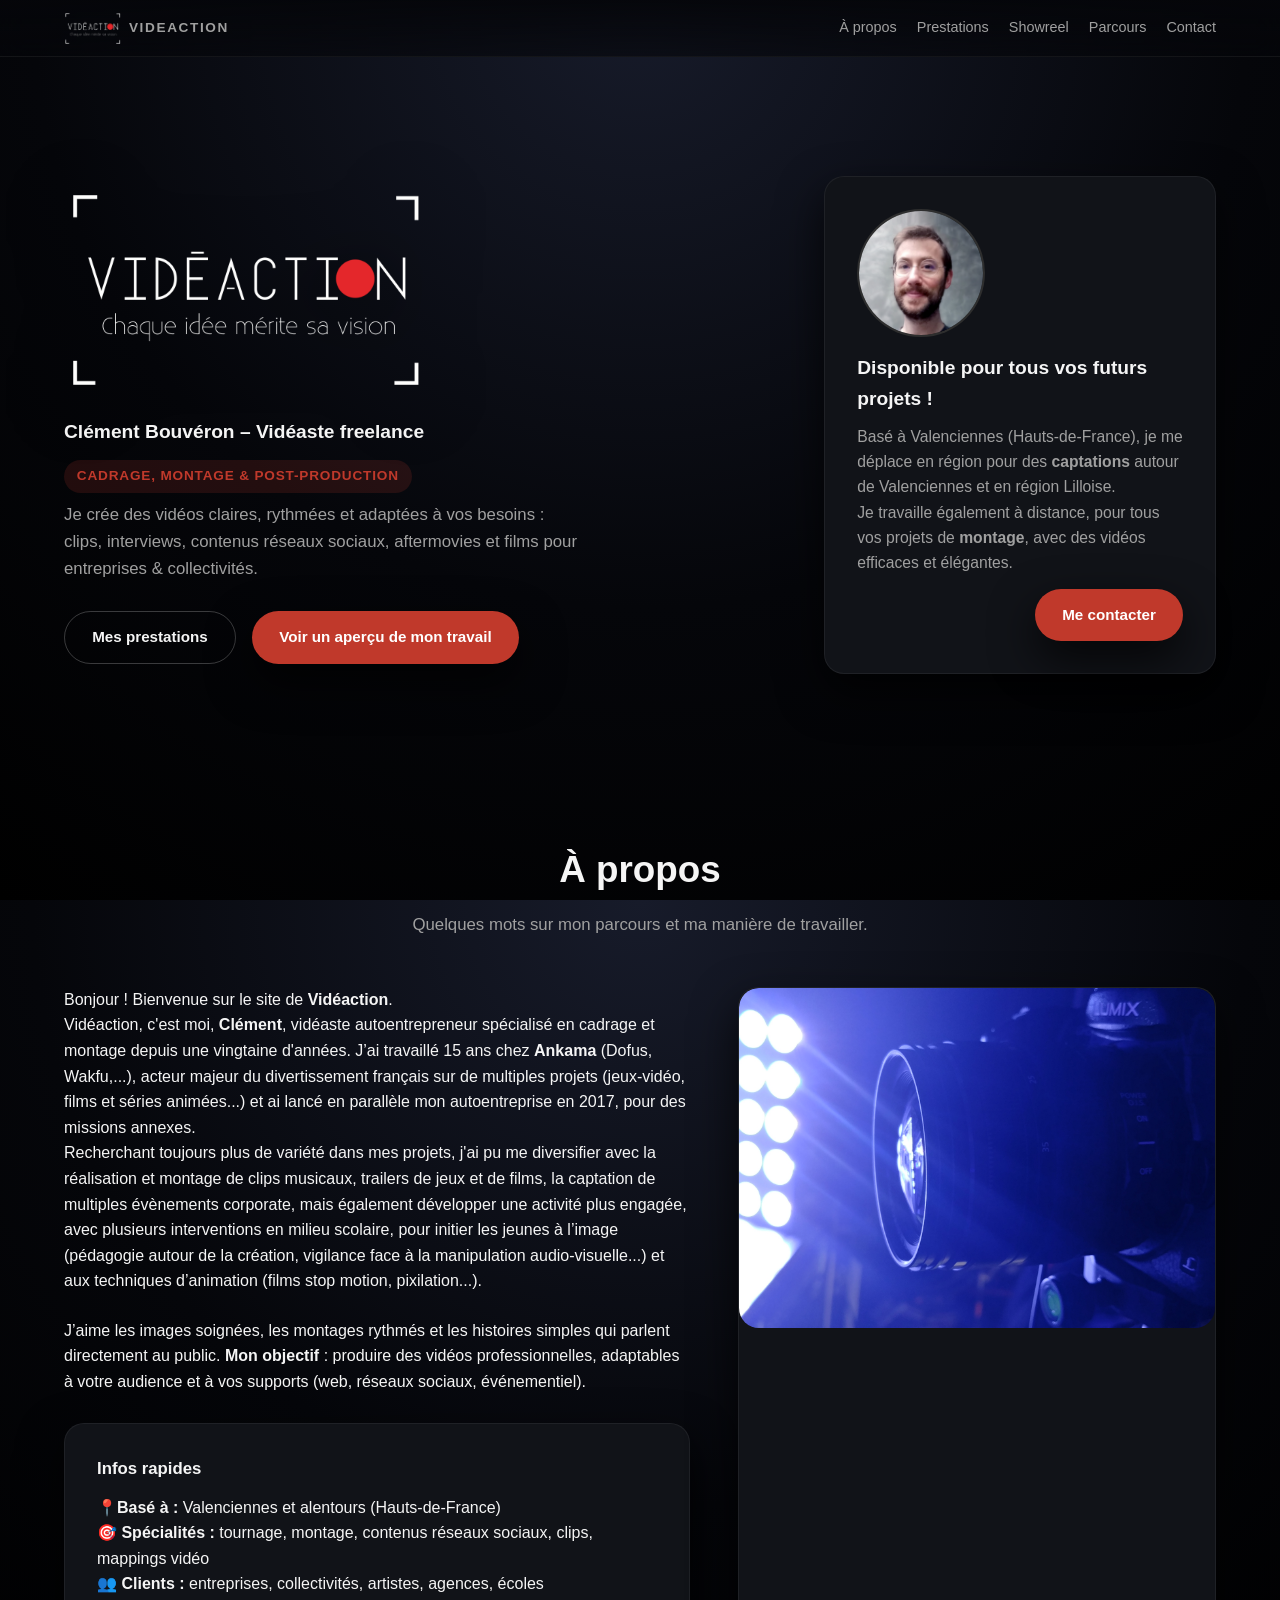
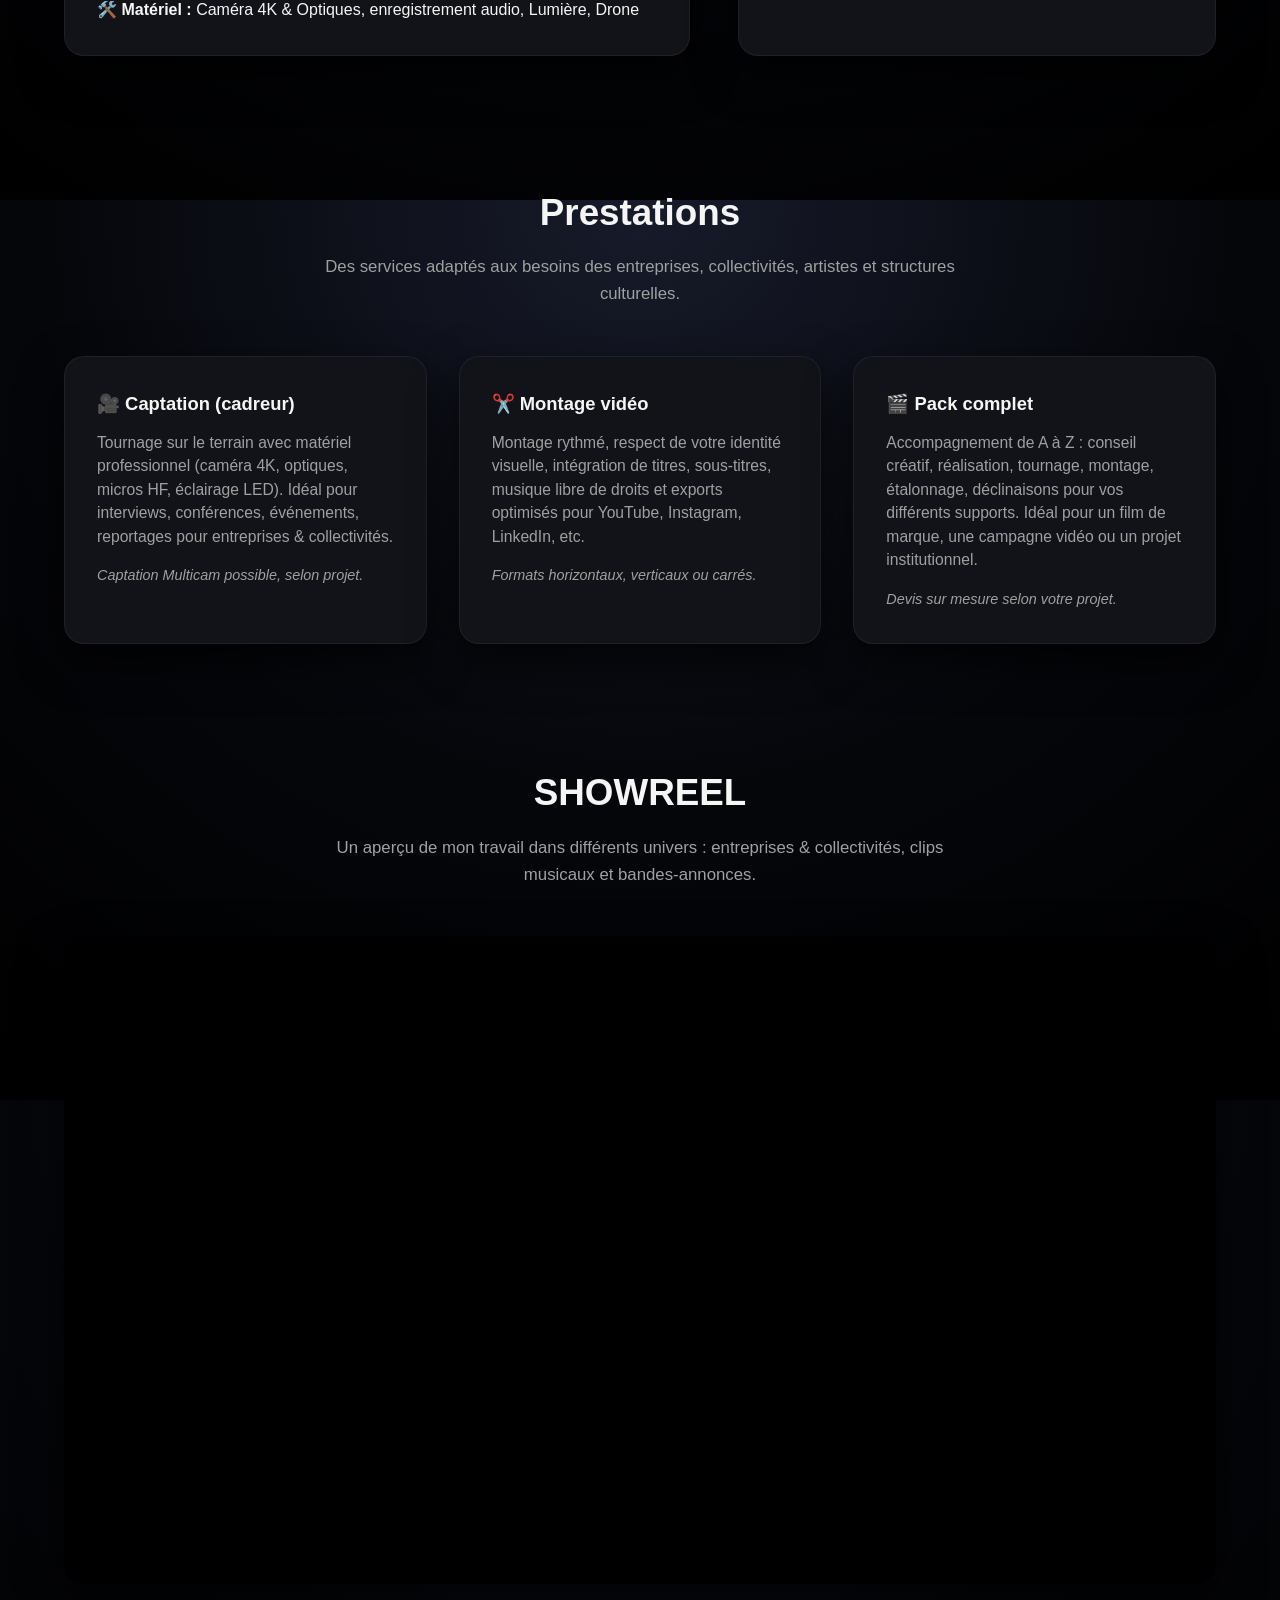
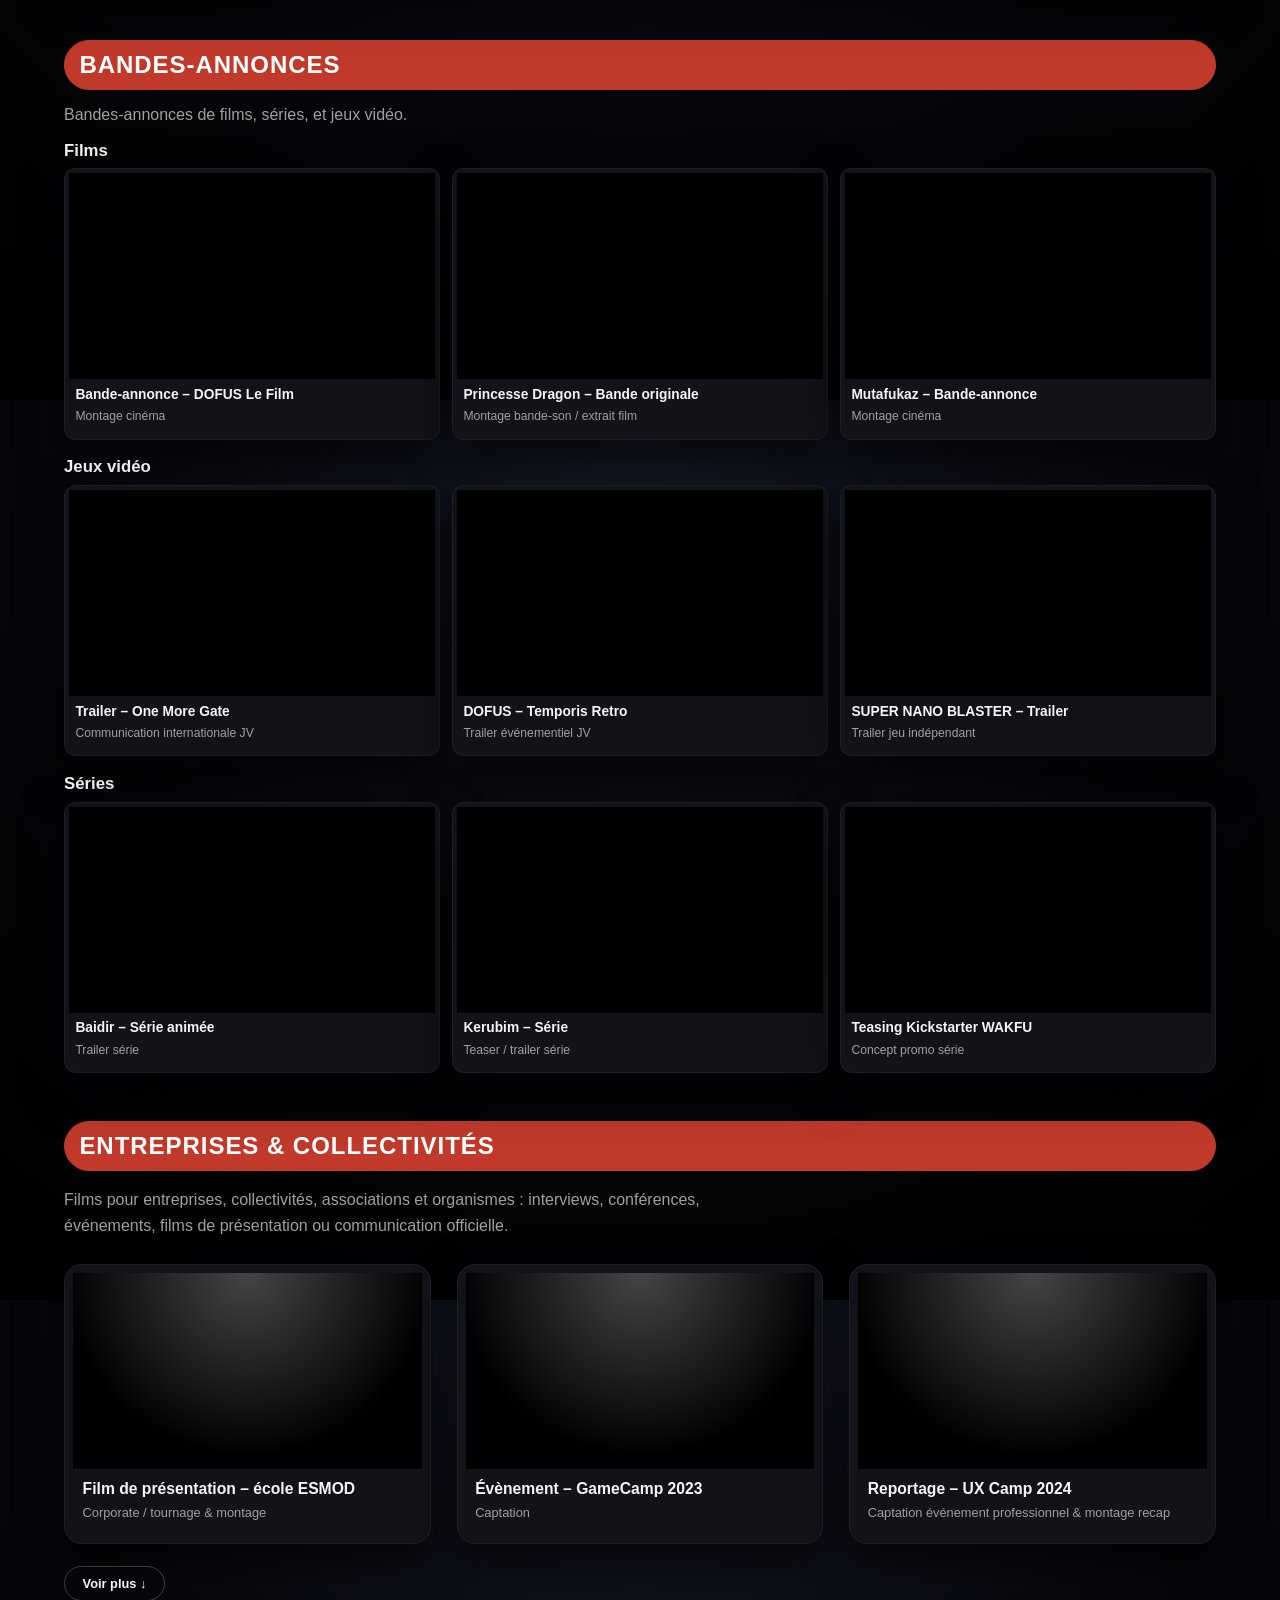
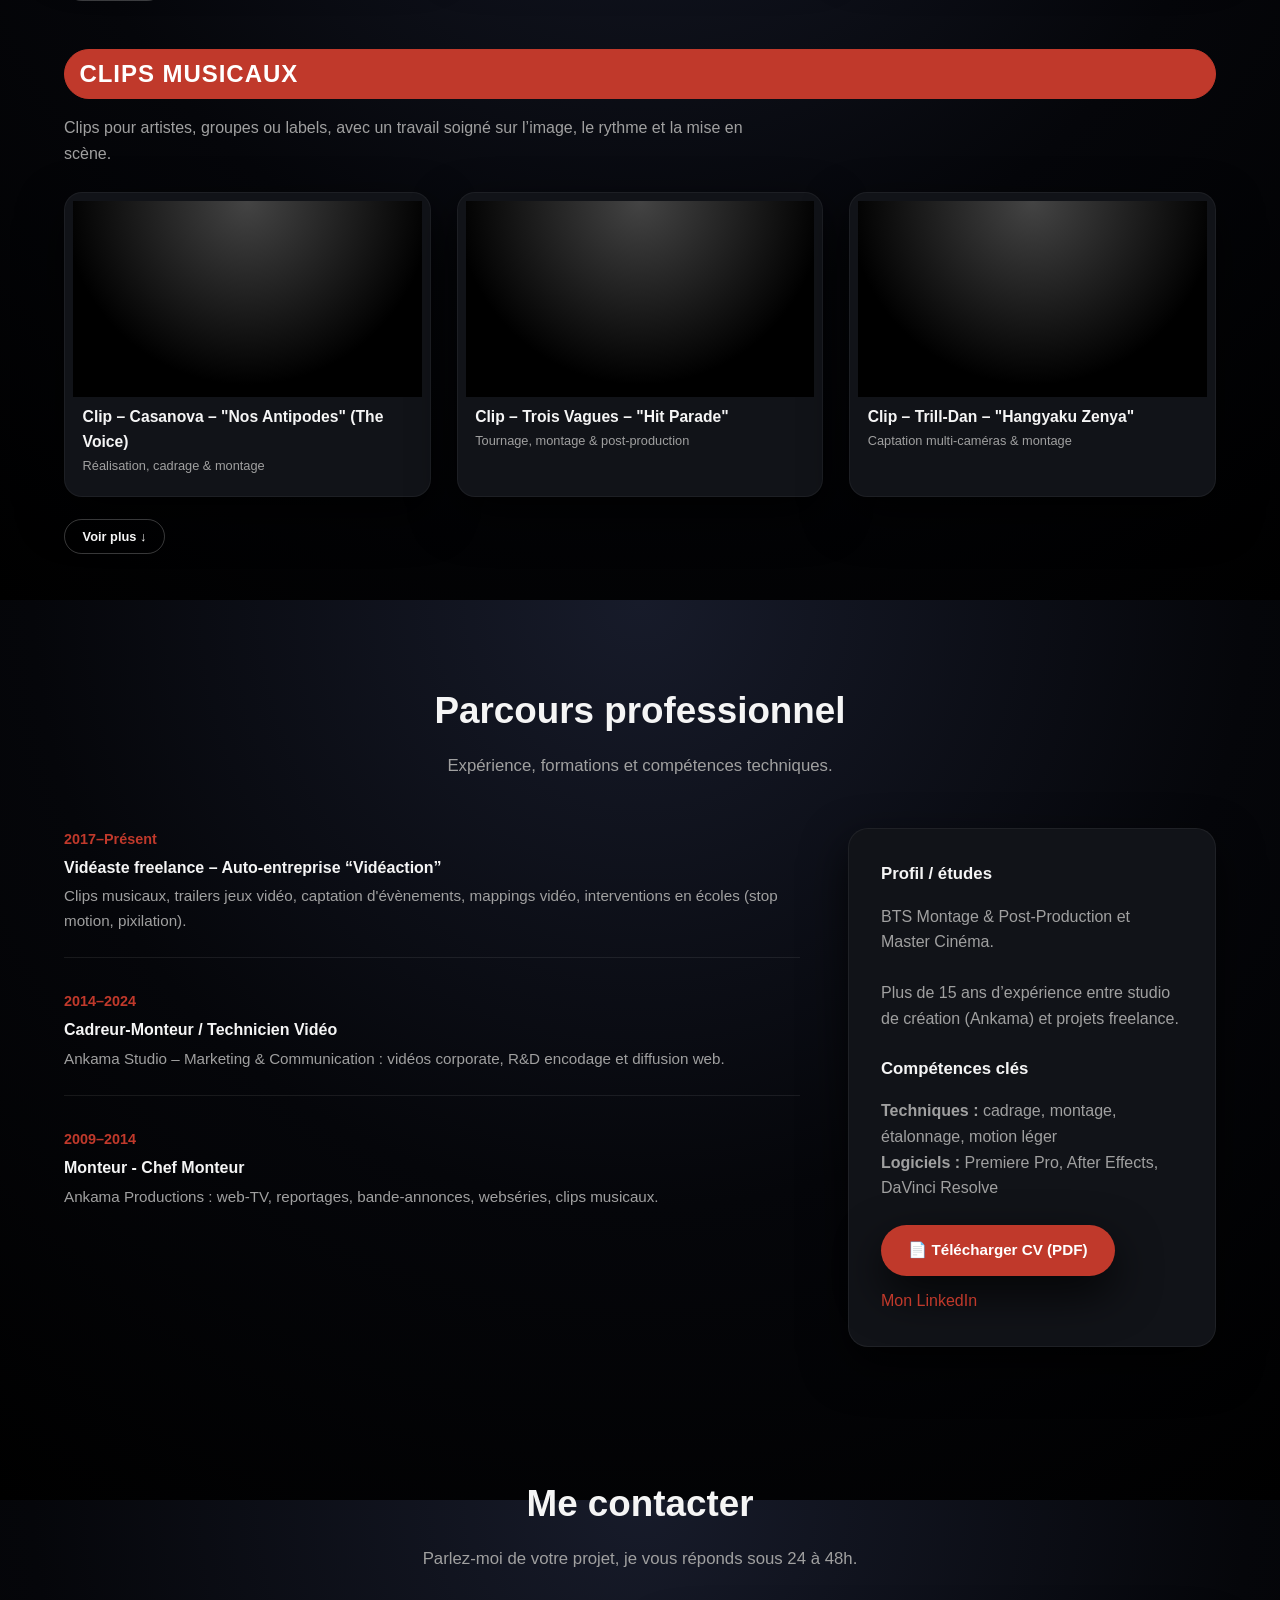
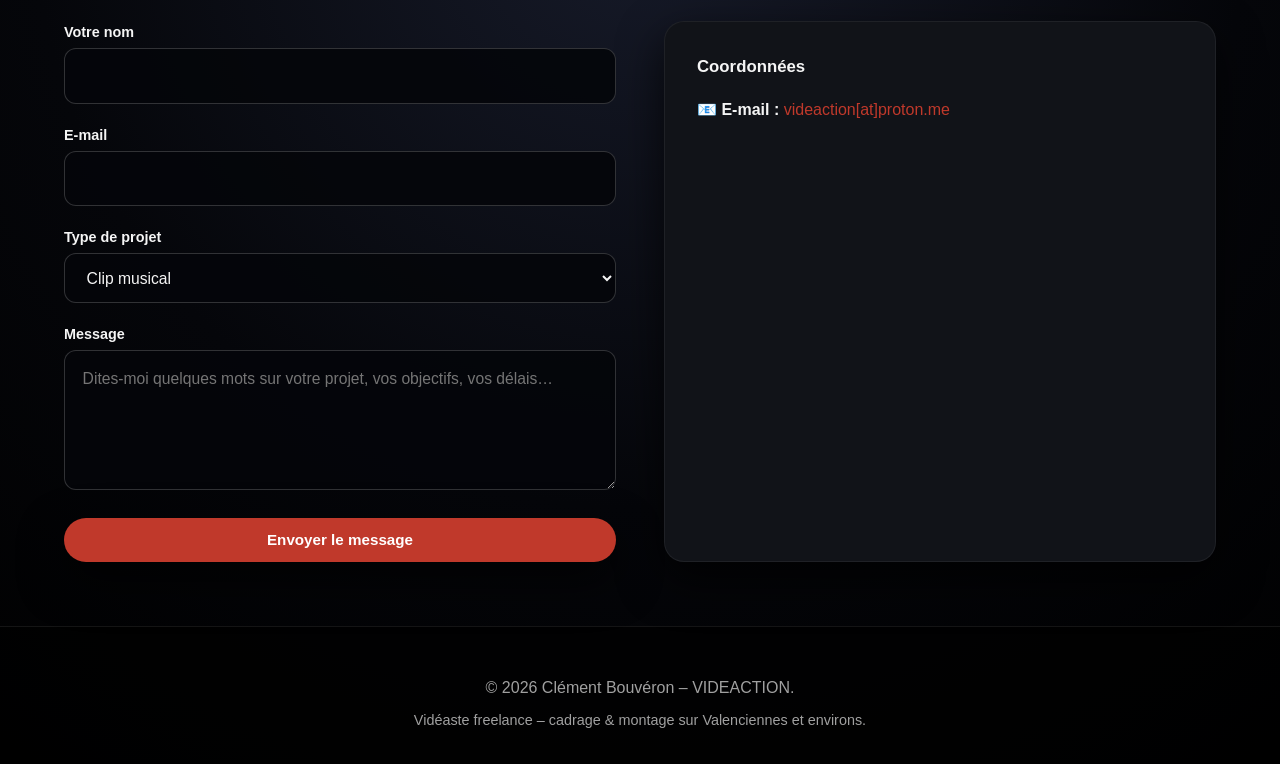
==== index.html @ 9783971f "Update index.html Overlays ok" ====
<!DOCTYPE html>
<html lang="fr">
<head>
  <meta charset="UTF-8">
  <title>Clément Bouvéron – Vidéaste freelance (cadreur & monteur)</title>
  <meta name="viewport" content="width=device-width, initial-scale=1">
  <meta name="description" content="Clément Bouvéron, vidéaste freelance spécialisé en cadrage et montage, basé à Valenciennes. Showreel, prestations, CV et contact.">

  <link rel="icon" href="data:image/svg+xml,<svg xmlns='http://www.w3.org/2000/svg' viewBox='0 0 100 100'><text y='.9em' font-size='90'>🎥</text></svg>'">

  <!-- Wistia player global -->
  <script src="https://fast.wistia.com/player.js" async></script>

  <!-- Données structurées Person (SEO local) -->
  <script type="application/ld+json">
  {
    "@context": "https://schema.org",
    "@type": "Person",
    "name": "Clément Bouvéron",
    "jobTitle": "Vidéaste freelance",
    "address": {
      "@type": "PostalAddress",
      "addressLocality": "Valenciennes",
      "addressRegion": "Hauts-de-France",
      "addressCountry": "FR"
    }
  }
  </script>

  <style>
  :root {
    --bg: #05060a;
    --text: #f5f5f5;
    --accent: #c0392b;
    --muted: #a0a0a0;
    --card: #111318;
    --shadow: 0 18px 45px rgba(0,0,0,0.75);
  }

  * {
    box-sizing: border-box;
    margin: 0;
    padding: 0;
  }

  html, body {
    height: 100%;
  }

  body {
    font-family: -apple-system, BlinkMacSystemFont, 'Segoe UI', Inter, sans-serif;
    background: radial-gradient(circle at top, #171b2a 0, #05060a 55%, #000000 100%);
    color: var(--text);
    line-height: 1.6;
    scroll-behavior: smooth;
  }

  a {
    color: var(--accent);
    text-decoration: none;
  }

  a:hover {
    opacity: 0.9;
  }

  .container {
    width: 100%;
    max-width: 1200px;
    margin: 0 auto;
    padding: 0 1.5rem;
  }

  /* HEADER GLOBAL (logo + nav) */
  .site-header {
    position: sticky;
    top: 0;
    z-index: 50;
    backdrop-filter: blur(14px);
    background: linear-gradient(to bottom, rgba(5,6,10,0.95), rgba(5,6,10,0.6));
    border-bottom: 1px solid rgba(255,255,255,0.06);
  }

  .site-header-inner {
    display: flex;
    align-items: center;
    justify-content: space-between;
    padding: 0.75rem 1.5rem;
    max-width: 1200px;
    margin: 0 auto;
  }

  .logo-block {
    display: flex;
    align-items: center;
    gap: 0.75rem;
  }

  .logo-link {
    display: inline-flex;
    align-items: center;
    gap: 0.5rem;
    color: inherit;
  }

  .logo-img {
    height: 32px;
    width: auto;
    display: block;
  }

  .logo-text {
    font-weight: 700;
    letter-spacing: 0.12em;
    font-size: 0.85rem;
    text-transform: uppercase;
    color: var(--muted);
  }

  .main-nav {
    display: flex;
    gap: 1.25rem;
    font-size: 0.9rem;
  }

  .main-nav a {
    color: var(--muted);
    font-weight: 500;
  }

  .main-nav a:hover {
    color: var(--text);
  }

  @media (max-width: 768px) {
    .main-nav {
      display: none;
    }
    .site-header-inner {
      padding-inline: 1rem;
    }
  }

  /* HERO */
  header {
    min-height: 80vh;
    display: flex;
    align-items: center;
    justify-content: center;
    padding: 3rem 0 2rem;
  }

  .hero {
    display: grid;
    grid-template-columns: minmax(0, 2fr) minmax(0, 1.1fr);
    gap: 3rem;
    align-items: center;
  }

  @media (max-width: 768px) {
    .hero {
      grid-template-columns: 1fr;
      text-align: center;
      gap: 2rem;
    }
  }

  .hero-logo-large {
    margin-bottom: 1.8rem;
  }

  .hero-logo-img {
    max-width: 360px;
    width: 100%;
    height: auto;
    display: block;
    filter: drop-shadow(0 12px 35px rgba(0,0,0,0.8));
  }

  @media (max-width: 768px) {
    .hero-logo-large {
      display: flex;
      justify-content: center;
    }
  }

  .hero-name-tag-row {
    display: flex;
    align-items: center;
    gap: 0.75rem;
    margin-bottom: 0.4rem;
    flex-wrap: wrap;
  }

  @media (max-width: 768px) {
    .hero-name-tag-row {
      justify-content: center;
      text-align: center;
    }
  }

  .hero-subtitle-name {
    font-size: 1.2rem;
    font-weight: 600;
  }

  .role-tag {
    display: inline-flex;
    align-items: center;
    padding: 0.35rem 0.8rem;
    font-size: 0.85rem;
    border-radius: 999px;
    background: rgba(192,57,43,0.16);
    color: var(--accent);
    text-transform: uppercase;
    letter-spacing: 0.06em;
    font-weight: 600;
    margin-top: 0.35rem;
  }

  .hero-subtitle {
    font-size: 1.05rem;
    color: var(--muted);
    margin-top: 0.6rem;
    margin-bottom: 1.75rem;
    max-width: 520px;
  }

  .hero-buttons {
    display: flex;
    flex-wrap: wrap;
    gap: 1rem;
    margin-top: 1rem;
  }

  @media (max-width: 768px) {
    .hero-subtitle {
      margin-left: auto;
      margin-right: auto;
    }
    .hero-buttons {
      justify-content: center;
    }
  }

  .btn {
    display: inline-flex;
    align-items: center;
    justify-content: center;
    padding: 0.85rem 1.7rem;
    border-radius: 999px;
    border: none;
    cursor: pointer;
    font-weight: 600;
    font-size: 0.95rem;
    text-decoration: none;
    transition: all 0.2s ease;
    white-space: nowrap;
  }

  .btn-primary {
    background: var(--accent);
    color: #ffffff;
    box-shadow: var(--shadow);
  }

  .btn-primary:hover {
    transform: translateY(-1px);
    box-shadow: 0 22px 55px rgba(0,0,0,0.9);
  }

  .btn-secondary {
    background: transparent;
    color: var(--text);
    border: 1px solid rgba(255,255,255,0.22);
  }

  .btn-secondary:hover {
    background: rgba(255,255,255,0.04);
  }

  /* SECTIONS */
  section {
    padding: 4rem 0;
  }

  #showreel {
    padding-top: 3.5rem;
    padding-bottom: 4rem;
  }

  .section-title {
    font-size: clamp(1.5rem, 4vw, 2.3rem);
    margin-bottom: 0.75rem;
    text-align: center;
  }

  .section-subtitle {
    color: var(--muted);
    margin-bottom: 3rem;
    text-align: center;
    font-size: 1.05rem;
    max-width: 640px;
    margin-left: auto;
    margin-right: auto;
  }

  .card {
    background: var(--card);
    border-radius: 20px;
    padding: 2rem;
    box-shadow: var(--shadow);
    border: 1px solid rgba(255,255,255,0.06);
  }

  /* ABOUT */
  .about-grid {
    display: grid;
    gap: 3rem;
  }

  @media (min-width: 900px) {
    .about-grid {
      grid-template-columns: 1.7fr 1.3fr;
    }
  }

  .about-photo-card {
    padding: 0;
    overflow: hidden;
  }

  .about-photo-wrapper {
    width: 100%;
    height: 100%;
    max-height: 340px;
    overflow: hidden;
    border-radius: 20px;
  }

  .about-photo {
    width: 100%;
    height: 100%;
    object-fit: cover;
    object-position: center;
    display: block;
  }

  .profile-card {
    display: flex;
    flex-direction: column;
    gap: 1rem;
    align-items: flex-start;
  }

  .profile-photo-wrapper {
    width: 128px;
    height: 128px;
    border-radius: 999px;
    overflow: hidden;
    border: 2px solid rgba(255,255,255,0.18);
    display: flex;
    align-items: center;
    justify-content: center;
    background: #000;
  }

  .profile-photo {
    width: 100%;
    height: 100%;
    object-fit: cover;
    object-position: center 0%;
    display: block;
  }

  .profile-text-and-cta {
    display: flex;
    flex-direction: column;
    gap: 0.9rem;
    width: 100%;
  }

  .profile-cta-btn {
    align-self: flex-end;
  }

  @media (max-width: 768px) {
    .profile-card {
      align-items: center;
      text-align: center;
    }
    .profile-text-and-cta {
      align-items: center;
      text-align: center;
    }
    .profile-cta-btn {
      align-self: center;
    }
  }

  /* SHOWREEL / VIDEOS */
  .video-wrapper {
    position: relative;
    padding-bottom: 56.25%;
    height: 0;
    overflow: hidden;
    border-radius: 20px;
    box-shadow: var(--shadow);
    margin-bottom: 3rem;
    background: #000;
  }

  .video-wrapper iframe {
    position: absolute;
    top: 0;
    left: 0;
    width: 100%;
    height: 100%;
    border: 0;
  }

  .projects-grid {
    display: grid;
    grid-template-columns: repeat(auto-fit, minmax(260px, 1fr));
    gap: 1.6rem;
    margin-top: 1.6rem;
  }

  .project-card {
    background: var(--card);
    border-radius: 18px;
    overflow: hidden;
    box-shadow: var(--shadow);
    transition: transform 0.3s ease, box-shadow 0.3s ease, border-color 0.2s ease;
    border: 1px solid rgba(255,255,255,0.05);
    padding: 0.5rem 0.5rem 0.7rem;
  }

  .project-card:hover {
    transform: translateY(-4px);
    box-shadow: 0 18px 45px rgba(0,0,0,0.9);
    border-color: rgba(192,57,43,0.45);
  }

  .project-thumb {
    background: radial-gradient(circle at top, #444 0, #000 70%);
    aspect-ratio: 16 / 9;
    position: relative;
  }

  .project-thumb iframe {
    width: 100%;
    height: 100%;
    border: 0;
    display: block;
  }

  .project-body {
    padding: 0.45rem 0.6rem 0.5rem;
  }

  .project-title {
    font-weight: 700;
    margin-bottom: 0.12rem;
    font-size: 0.98rem;
  }

  .project-type {
    font-size: 0.8rem;
    color: var(--muted);
  }

  /* Variantes Bandes-annonces */
  .projects-grid.ba-grid {
    grid-template-columns: repeat(auto-fit, minmax(220px, 1fr));
    gap: 0.75rem;
    margin-top: 0.25rem;
  }

  .project-card.ba-card {
    border-radius: 12px;
    padding: 0.25rem 0.25rem 0.4rem;
  }

  .project-card.ba-card .project-thumb {
    aspect-ratio: 16 / 9;
    background: #000;
  }

  .project-card.ba-card .project-body {
    padding: 0.3rem 0.4rem 0.35rem;
  }

  .project-card.ba-card .project-title {
    font-size: 0.86rem;
    margin-bottom: 0.08rem;
  }

  .project-card.ba-card .project-type {
    font-size: 0.76rem;
  }

  .ba-subtitle {
    color: var(--muted);
    margin-bottom: 0.5rem;
    max-width: 700px;
  }

  .ba-subheading {
    font-size: 1.05rem;
    margin-top: 0.6rem;
    margin-bottom: 0.2rem;
  }

  /* Barres rouges pour titres de sous-sections */
  .showreel-subsection-title {
    display: block;
    padding: 0.3rem 0.9rem;
    border: 1px solid var(--accent);
    border-radius: 999px;
    text-transform: uppercase;
    letter-spacing: 0.04em;
    background: var(--accent);
    color: #ffffff;
  }

  /* SERVICES */
  .services-grid {
    display: grid;
    grid-template-columns: repeat(auto-fit, minmax(280px, 1fr));
    gap: 2rem;
  }

  .service-title {
    font-weight: 700;
    margin-bottom: 0.75rem;
    font-size: 1.15rem;
  }

  .service-desc {
    color: var(--muted);
    margin-bottom: 1rem;
    line-height: 1.5;
    font-size: 0.98rem;
  }

  .service-meta {
    font-size: 0.9rem;
    color: var(--muted);
    font-style: italic;
  }

  /* CV */
  .cv-grid {
    display: grid;
    gap: 3rem;
  }

  @media (min-width: 800px) {
    .cv-grid {
      grid-template-columns: 2fr 1fr;
    }
  }

  .cv-list {
    list-style: none;
  }

  .cv-item {
    margin-bottom: 2rem;
    padding-bottom: 1.5rem;
    border-bottom: 1px solid rgba(255,255,255,0.08);
  }

  .cv-item:last-child {
    border-bottom: none;
  }

  .cv-year {
    font-size: 0.9rem;
    color: var(--accent);
    font-weight: 600;
    margin-bottom: 0.25rem;
  }

  .cv-role {
    font-weight: 700;
    margin-bottom: 0.25rem;
  }

  .cv-place {
    font-size: 0.95rem;
    color: var(--muted);
  }

  /* CONTACT */
  .contact-grid {
    display: grid;
    gap: 3rem;
  }

  @media (min-width: 800px) {
    .contact-grid {
      grid-template-columns: 1fr 1fr;
    }
  }

  form {
    display: grid;
    gap: 1.25rem;
  }

  label {
    font-weight: 600;
    margin-bottom: 0.25rem;
    display: block;
    font-size: 0.9rem;
  }

  input, textarea, select {
    width: 100%;
    padding: 0.9rem 1.1rem;
    border-radius: 12px;
    border: 1px solid rgba(255,255,255,0.18);
    font: inherit;
    font-size: 0.98rem;
    background: rgba(5,6,10,0.9);
    color: var(--text);
    transition: border-color 0.2s ease, background-color 0.2s ease;
  }

  input:focus, textarea:focus, select:focus {
    outline: none;
    border-color: var(--accent);
    background: rgba(10,12,18,1);
  }

  textarea {
    min-height: 140px;
    resize: vertical;
  }

  /* FOOTER */
  footer {
    padding: 3rem 0 2rem;
    text-align: center;
    color: var(--muted);
    border-top: 1px solid rgba(255,255,255,0.08);
    background: rgba(0,0,0,0.7);
  }

  /* BOUTONS RETOUR EN HAUT */
  .back-to-top,
  .back-to-top-top {
    position: fixed;
    width: 44px;
    height: 44px;
    border-radius: 999px;
    border: none;
    background: rgba(0,0,0,0.75);
    color: #fff;
    display: flex;
    align-items: center;
    justify-content: center;
    cursor: pointer;
    box-shadow: 0 14px 35px rgba(0,0,0,0.9);
    opacity: 0;
    visibility: hidden;
    transition: opacity 0.2s ease, visibility 0.2s ease, transform 0.2s ease;
    z-index: 60;
  }

  .back-to-top {
    bottom: 20px;
    right: 20px;
  }

  .back-to-top-top {
    top: 60px;
    left: 50%;
    transform: translateX(-50%);
  }

  .back-to-top:hover {
    transform: translateY(-2px);
    background: rgba(0,0,0,0.9);
  }

  .back-to-top-top:hover {
    transform: translateX(-50%) translateY(-2px);
    background: rgba(0,0,0,0.9);
  }

  .back-to-top.show,
  .back-to-top-top.show {
    opacity: 1;
    visibility: visible;
  }

  .back-to-top span,
  .back-to-top-top span {
    font-size: 1.3rem;
    line-height: 1;
  }

  .back-to-top-tooltip,
  .back-to-top-top-tooltip {
    position: absolute;
    right: 50%;
    transform: translateX(50%);
    background: rgba(0,0,0,0.9);
    color: #fff;
    padding: 0.25rem 0.6rem;
    border-radius: 999px;
    font-size: 0.7rem;
    white-space: nowrap;
    opacity: 0;
    pointer-events: none;
    transition: opacity 0.2s ease;
  }

  .back-to-top-tooltip {
    bottom: 52px;
  }

  .back-to-top-top-tooltip {
    top: 52px;
  }

  .back-to-top:hover .back-to-top-tooltip,
  .back-to-top-top:hover .back-to-top-top-tooltip {
    opacity: 1;
  }

  @media (max-width: 768px) {
    .container {
      padding: 0 1rem;
    }
    section {
      padding: 3.5rem 0;
    }
    .projects-grid,
    .services-grid {
      grid-template-columns: 1fr;
    }
    .back-to-top {
      bottom: 16px;
      right: 16px;
    }
    .back-to-top-top {
      top: 56px;
    }
  }

  /* Placeholders Wistia */
  wistia-player[media-id='cf88q5fgww']:not(:defined),
  wistia-player[media-id='z2lm1s83tp']:not(:defined),
  wistia-player[media-id='94u3wxyxyd']:not(:defined),
  wistia-player[media-id='hxnfjv3lup']:not(:defined) {
    background: center / contain no-repeat url('https://fast.wistia.com/embed/medias/cf88q5fgww/swatch');
    display: block;
    filter: blur(5px);
    padding-top: 56.25%;
  }

  /* Show more / less */
  .hidden {
    display: none;
  }

  .see-more-btn {
    margin-top: 1.4rem;
    padding: 0.55rem 1.1rem;
    font-size: 0.8rem;
    border-radius: 999px;
  }

  /* Thumbnails YouTube (toutes sections) */
  .project-thumb.yt-thumb {
    cursor: pointer;
    overflow: hidden;
  }

  .project-thumb .thumb-image {
    width: 100%;
    height: 100%;
    background-size: cover;
    background-position: center;
  }

  .project-thumb .thumb-play {
    position: absolute;
    inset: 0;
    display: flex;
    align-items: center;
    justify-content: center;
    font-size: 3rem;
    color: #ffffff;
    text-shadow: 0 0 12px rgba(0,0,0,0.75);
    background: radial-gradient(circle at center, rgba(0,0,0,0.15), rgba(0,0,0,0.55));
    opacity: 0;
    transition: opacity 0.2s ease;
  }

  .project-thumb.yt-thumb:hover .thumb-play {
    opacity: 1;
  }
  </style>
</head>
<body id="top">
  <!-- HEADER -->
  <div class="site-header">
    <div class="site-header-inner">
      <div class="logo-block">
        <a href="#top" class="logo-link">
          <img src="logo-videaction.png" alt="Logo VIDEACTION - Clément Bouvéron vidéaste" class="logo-img">
          <span class="logo-text">VIDEACTION</span>
        </a>
      </div>
      <nav class="main-nav">
        <a href="#about">À propos</a>
        <a href="#services">Prestations</a>
        <a href="#showreel">Showreel</a>
        <a href="#cv">Parcours</a>
        <a href="#contact">Contact</a>
      </nav>
    </div>
  </div>

  <header>
    <div class="container">
      <div class="hero">
        <div>
          <div class="hero-logo-large">
            <a href="#top">
              <img src="logo-videaction.png" alt="Logo VIDEACTION - Clément Bouvéron vidéaste" class="hero-logo-img">
            </a>
          </div>
          <div class="hero-name-tag-row">
            <p class="hero-subtitle-name">Clément Bouvéron – Vidéaste freelance</p>
          </div>
          <p class="role-tag">Cadrage, Montage &amp; Post-Production</p>
          <p class="hero-subtitle">
            Je crée des vidéos claires, rythmées et adaptées à vos besoins : clips, interviews,
            contenus réseaux sociaux, aftermovies et films pour entreprises & collectivités.
          </p>
          <div class="hero-buttons">
            <a href="#services" class="btn btn-secondary">Mes prestations</a>
            <a href="#showreel" class="btn btn-primary">Voir un aperçu de mon travail</a>
          </div>
        </div>

        <div class="card profile-card">
          <div class="profile-photo-wrapper">
            <img src="photo-clement.png" alt="Portrait de Clément Bouvéron, vidéaste" class="profile-photo">
          </div>
          <div class="profile-text-and-cta">
            <div>
              <h2 style="margin-bottom:0.6rem; font-size:1.2rem;">Disponible pour tous vos futurs projets !</h2>
              <p style="color:var(--muted); font-size:0.98rem;">
                Basé à Valenciennes (Hauts-de-France), je me déplace en région pour des
                <strong>captations</strong> autour de Valenciennes et en région Lilloise. <br>Je travaille également à distance,
                pour tous vos projets de <strong>montage</strong>, avec des vidéos efficaces et élégantes.
              </p>
            </div>
            <a href="#contact" class="btn btn-primary profile-cta-btn">Me contacter</a>
          </div>
        </div>
      </div>
    </div>
  </header>

  <main>
    <!-- À propos -->
    <section id="about">
      <div class="container">
        <h2 class="section-title">À propos</h2>
        <p class="section-subtitle">
          Quelques mots sur mon parcours et ma manière de travailler.
        </p>
        <div class="about-grid">
          <div>
            <p>Bonjour ! Bienvenue sur le site de <strong>Vidéaction</strong>.</p>
            <p>
              Vidéaction, c'est moi, <strong>Clément</strong>, vidéaste autoentrepreneur spécialisé en cadrage et montage depuis
              une vingtaine d'années. J’ai travaillé 15 ans chez <strong>Ankama</strong> (Dofus, Wakfu,...),
              acteur majeur du divertissement français sur de multiples projets (jeux-vidéo, films et séries animées...) et
              ai lancé en parallèle mon autoentreprise en 2017, pour des missions annexes.
            </p>
            <p>
              Recherchant toujours plus de variété dans mes projets, j'ai pu me diversifier avec la réalisation et montage
              de clips musicaux, trailers de jeux et de films, la captation de multiples évènements corporate, mais également
              développer une activité plus engagée, avec plusieurs interventions en milieu scolaire, pour initier les jeunes à
              l’image (pédagogie autour de la création, vigilance face à la manipulation audio-visuelle...) et aux techniques
              d’animation (films stop motion, pixilation...).
            </p>
            <p style="margin-top:1.5rem;">
              J’aime les images soignées, les montages rythmés et les histoires simples qui parlent directement au public.
              <strong>Mon objectif</strong> : produire des vidéos professionnelles, adaptables à votre audience et à vos supports
              (web, réseaux sociaux, événementiel).
            </p>

            <div class="card" style="margin-top:1.75rem;">
              <p style="font-weight:700; margin-bottom:0.75rem; font-size:1.05rem;">Infos rapides</p>
              <p><strong>📍Basé à :</strong> Valenciennes et alentours (Hauts-de-France)</p>
              <p><strong>🎯 Spécialités :</strong> tournage, montage, contenus réseaux sociaux, clips, mappings vidéo</p>
              <p><strong>👥 Clients :</strong> entreprises, collectivités, artistes, agences, écoles</p>
              <p><strong>🛠️ Matériel :</strong> Caméra 4K &amp; Optiques, enregistrement audio, Lumière, Drone</p>
            </div>
          </div>

          <div class="card about-photo-card">
            <div class="about-photo-wrapper">
              <img src="photo-tournage.jpg" alt="Clément Bouvéron en tournage vidéo" class="about-photo">
            </div>
          </div>
        </div>
      </div>
    </section>

    <!-- Prestations -->
    <section id="services">
      <div class="container">
        <h2 class="section-title">Prestations</h2>
        <p class="section-subtitle">
          Des services adaptés aux besoins des entreprises, collectivités, artistes et structures culturelles.
        </p>

        <div class="services-grid">
          <div class="card">
            <p class="service-title">🎥 Captation (cadreur)</p>
            <p class="service-desc">
              Tournage sur le terrain avec matériel professionnel (caméra 4K, optiques, micros HF, éclairage LED).
              Idéal pour interviews, conférences, événements, reportages pour entreprises &amp; collectivités.
            </p>
            <p class="service-meta">Captation Multicam possible, selon projet.</p>
          </div>

          <div class="card">
            <p class="service-title">✂️ Montage vidéo</p>
            <p class="service-desc">
              Montage rythmé, respect de votre identité visuelle, intégration de titres, sous-titres, musique libre de droits
              et exports optimisés pour YouTube, Instagram, LinkedIn, etc.
            </p>
            <p class="service-meta">Formats horizontaux, verticaux ou carrés.</p>
          </div>

          <div class="card">
            <p class="service-title">🎬 Pack complet</p>
            <p class="service-desc">
              Accompagnement de A à Z : conseil créatif, réalisation, tournage, montage, étalonnage, déclinaisons pour vos
              différents supports. Idéal pour un film de marque, une campagne vidéo ou un projet institutionnel.
            </p>
            <p class="service-meta">Devis sur mesure selon votre projet.</p>
          </div>
        </div>
      </div>
    </section>

    <!-- Showreel + Projets -->
    <section id="showreel">
      <div class="container">
        <h2 class="section-title">SHOWREEL</h2>
        <p class="section-subtitle">
          Un aperçu de mon travail dans différents univers : entreprises &amp; collectivités, clips musicaux et bandes-annonces.
        </p>

        <!-- Showreel Wistia -->
        <div class="video-wrapper" style="margin-bottom: 3.5rem;">
          <script src="https://fast.wistia.com/embed/cf88q5fgww.js" defer type="module"></script>
          <wistia-player media-id="cf88q5fgww" aspect="1.7777777777777777"></wistia-player>
        </div>

        <!-- Bandes-annonces -->
        <h3 class="showreel-subsection-title" style="font-size:1.5rem; margin-bottom:0.75rem;">
          Bandes-annonces
        </h3>
        <p class="ba-subtitle">Bandes-annonces de films, séries, et jeux vidéo.</p>

        <!-- Films -->
        <h4 class="ba-subheading">Films</h4>
        <div class="projects-grid ba-grid">
          <div class="project-card ba-card">
            <div class="project-thumb yt-thumb" data-video-id="8IN7a0GNNJw">
              <div class="thumb-image"
                   style="background-image:url('https://img.youtube.com/vi/8IN7a0GNNJw/hqdefault.jpg');"></div>
              <div class="thumb-play">▶</div>
            </div>
            <div class="project-body">
              <p class="project-title">Bande-annonce – DOFUS Le Film</p>
              <p class="project-type">Montage cinéma</p>
            </div>
          </div>

          <div class="project-card ba-card">
            <div class="project-thumb yt-thumb" data-video-id="_SoUNNF11pw">
              <div class="thumb-image"
                   style="background-image:url('https://img.youtube.com/vi/_SoUNNF11pw/hqdefault.jpg');"></div>
              <div class="thumb-play">▶</div>
            </div>
            <div class="project-body">
              <p class="project-title">Princesse Dragon – Bande originale</p>
              <p class="project-type">Montage bande-son / extrait film</p>
            </div>
          </div>

          <div class="project-card ba-card">
            <div class="project-thumb yt-thumb" data-video-id="TXgVY7IVljM">
              <div class="thumb-image"
                   style="background-image:url('https://img.youtube.com/vi/TXgVY7IVljM/hqdefault.jpg');"></div>
              <div class="thumb-play">▶</div>
            </div>
            <div class="project-body">
              <p class="project-title">Mutafukaz – Bande-annonce</p>
              <p class="project-type">Montage cinéma</p>
            </div>
          </div>
        </div>

        <!-- Jeux vidéo -->
        <h4 class="ba-subheading" style="margin-top:0.9rem;">Jeux vidéo</h4>
        <div class="projects-grid ba-grid">
          <div class="project-card ba-card">
            <div class="project-thumb yt-thumb" data-video-id="Ic3_MAQ77u0">
              <div class="thumb-image"
                   style="background-image:url('https://img.youtube.com/vi/Ic3_MAQ77u0/hqdefault.jpg');"></div>
              <div class="thumb-play">▶</div>
            </div>
            <div class="project-body">
              <p class="project-title">Trailer – One More Gate</p>
              <p class="project-type">Communication internationale JV</p>
            </div>
          </div>

          <div class="project-card ba-card">
            <div class="project-thumb yt-thumb" data-video-id="b-lrH2-JKj8">
              <div class="thumb-image"
                   style="background-image:url('https://img.youtube.com/vi/b-lrH2-JKj8/hqdefault.jpg');"></div>
              <div class="thumb-play">▶</div>
            </div>
            <div class="project-body">
              <p class="project-title">DOFUS – Temporis Retro</p>
              <p class="project-type">Trailer événementiel JV</p>
            </div>
          </div>

          <div class="project-card ba-card">
            <div class="project-thumb yt-thumb" data-video-id="qa3eG3KYRJ4">
              <div class="thumb-image"
                   style="background-image:url('https://img.youtube.com/vi/qa3eG3KYRJ4/hqdefault.jpg');"></div>
              <div class="thumb-play">▶</div>
            </div>
            <div class="project-body">
              <p class="project-title">SUPER NANO BLASTER – Trailer</p>
              <p class="project-type">Trailer jeu indépendant</p>
            </div>
          </div>
        </div>

        <!-- Séries -->
        <h4 class="ba-subheading" style="margin-top:0.9rem;">Séries</h4>
        <div class="projects-grid ba-grid">
          <div class="project-card ba-card">
            <div class="project-thumb yt-thumb" data-video-id="fJRGLJv2PnI">
              <div class="thumb-image"
                   style="background-image:url('https://img.youtube.com/vi/fJRGLJv2PnI/hqdefault.jpg');"></div>
              <div class="thumb-play">▶</div>
            </div>
            <div class="project-body">
              <p class="project-title">Baidir – Série animée</p>
              <p class="project-type">Trailer série</p>
            </div>
          </div>

          <div class="project-card ba-card">
            <div class="project-thumb yt-thumb" data-video-id="EvfrNKvEgqY">
              <div class="thumb-image"
                   style="background-image:url('https://img.youtube.com/vi/EvfrNKvEgqY/hqdefault.jpg');"></div>
              <div class="thumb-play">▶</div>
            </div>
            <div class="project-body">
              <p class="project-title">Kerubim – Série</p>
              <p class="project-type">Teaser / trailer série</p>
            </div>
          </div>

          <div class="project-card ba-card">
            <div class="project-thumb yt-thumb" data-video-id="Wc8Z_o1xQOc">
              <div class="thumb-image"
                   style="background-image:url('https://img.youtube.com/vi/Wc8Z_o1xQOc/hqdefault.jpg');"></div>
              <div class="thumb-play">▶</div>
            </div>
            <div class="project-body">
              <p class="project-title">Teasing Kickstarter WAKFU</p>
              <p class="project-type">Concept promo série</p>
            </div>
          </div>
        </div>

        <!-- Entreprises & Collectivités -->
        <h3 class="showreel-subsection-title" style="font-size:1.5rem; margin-top:3rem; margin-bottom:1rem;">
          Entreprises &amp; Collectivités
        </h3>
        <p style="color:var(--muted); margin-bottom:1.1rem; max-width:700px;">
          Films pour entreprises, collectivités, associations et organismes : interviews, conférences, événements,
          films de présentation ou communication officielle.
        </p>

        <!-- 3 cartes visibles -->
        <div class="projects-grid">
          <!-- Carte 1 : Wistia z2lm1s83tp -->
          <div class="project-card">
            <div class="project-thumb">
              <script src="https://fast.wistia.com/embed/z2lm1s83tp.js" defer type="module"></script>
              <wistia-player media-id="z2lm1s83tp" aspect="1.7777777777777777"></wistia-player>
            </div>
            <div class="project-body">
              <p class="project-title">Film de présentation – école ESMOD</p>
              <p class="project-type">Corporate / tournage &amp; montage</p>
            </div>
          </div>

          <!-- Carte 2 : YouTube GameCamp 2023 dKBiMblJibs -->
          <div class="project-card">
            <div class="project-thumb yt-thumb" data-video-id="dKBiMblJibs">
              <div class="thumb-image"
                   style="background-image:url('https://img.youtube.com/vi/dKBiMblJibs/hqdefault.jpg');"></div>
              <div class="thumb-play">▶</div>
            </div>
            <div class="project-body">
              <p class="project-title">Évènement – GameCamp 2023</p>
              <p class="project-type">Captation</p>
            </div>
          </div>

          <!-- Carte 3 : Wistia 94u3wxyxyd -->
          <div class="project-card">
            <div class="project-thumb">
              <script src="https://fast.wistia.com/embed/94u3wxyxyd.js" defer type="module"></script>
              <wistia-player media-id="94u3wxyxyd" aspect="1.7777777777777777"></wistia-player>
            </div>
            <div class="project-body">
              <p class="project-title">Reportage – UX Camp 2024</p>
              <p class="project-type">Captation événement professionnel &amp; montage recap</p>
            </div>
          </div>
        </div>

        <!-- 3 nouvelles vidéos en "voir plus" -->
        <div class="projects-grid hidden" id="more-business">
          <!-- 4 : YouTube 9PH4y-OErDo -->
          <div class="project-card">
            <div class="project-thumb yt-thumb" data-video-id="9PH4y-OErDo">
              <div class="thumb-image"
                   style="background-image:url('https://img.youtube.com/vi/9PH4y-OErDo/hqdefault.jpg');"></div>
              <div class="thumb-play">▶</div>
            </div>
            <div class="project-body">
              <p class="project-title">Film institutionnel – YouTube</p>
              <p class="project-type">Corporate / tournage &amp; montage</p>
            </div>
          </div>

          <!-- 5 : Vimeo 480555642 (embed classique) -->
          <div class="project-card">
            <div class="project-thumb">
              <iframe src="https://player.vimeo.com/video/480555642"
                      title="Film entreprises & collectivités - Vimeo"
                      loading="lazy"
                      allow="autoplay; fullscreen; picture-in-picture"
                      allowfullscreen></iframe>
            </div>
            <div class="project-body">
              <p class="project-title">Film institutionnel – Vimeo</p>
              <p class="project-type">Film de présentation &amp; communication</p>
            </div>
          </div>

          <!-- 6 : Wistia hxnfjv3lup -->
          <div class="project-card">
            <div class="project-thumb">
              <script src="https://fast.wistia.com/embed/hxnfjv3lup.js" defer type="module"></script>
              <wistia-player media-id="hxnfjv3lup" aspect="1.7777777777777777"></wistia-player>
            </div>
            <div class="project-body">
              <p class="project-title">Reportage – Entreprises &amp; Collectivités</p>
              <p class="project-type">Reportage terrain &amp; montage</p>
            </div>
          </div>
        </div>

        <button class="btn btn-secondary see-more-btn" data-target="#more-business">
          Voir plus ↓
        </button>

        <!-- Clips musicaux (thumbnails YouTube) -->
        <h3 class="showreel-subsection-title"
            style="font-size:1.5rem; margin-top:3rem; margin-bottom:1rem;">
          Clips musicaux
        </h3>
        <p style="color:var(--muted); margin-bottom:1.1rem; max-width:700px;">
          Clips pour artistes, groupes ou labels, avec un travail soigné sur l’image, le rythme et la mise en scène.
        </p>

        <!-- 1-3 visibles -->
        <div class="projects-grid">
          <!-- 1 : Casanova HFKDj80Pqrk -->
          <div class="project-card">
            <div class="project-thumb yt-thumb" data-video-id="HFKDj80Pqrk">
              <div class="thumb-image"
                   style="background-image:url('https://img.youtube.com/vi/HFKDj80Pqrk/hqdefault.jpg');"></div>
              <div class="thumb-play">▶</div>
            </div>
            <div class="project-body">
              <p class="project-title">Clip – Casanova – "Nos Antipodes" (The Voice)</p>
              <p class="project-type">Réalisation, cadrage &amp; montage</p>
            </div>
          </div>

          <!-- 2 : Trois Vagues - Hit Parade XsEYWD5c78k -->
          <div class="project-card">
            <div class="project-thumb yt-thumb" data-video-id="XsEYWD5c78k">
              <div class="thumb-image"
                   style="background-image:url('https://img.youtube.com/vi/XsEYWD5c78k/hqdefault.jpg');"></div>
              <div class="thumb-play">▶</div>
            </div>
            <div class="project-body">
              <p class="project-title">Clip – Trois Vagues – "Hit Parade"</p>
              <p class="project-type">Tournage, montage &amp; post‑production</p>
            </div>
          </div>

          <!-- 3 : Trill-Dan - Hangyaku Zenya EfQ5G9iijZ4 -->
          <div class="project-card">
            <div class="project-thumb yt-thumb" data-video-id="EfQ5G9iijZ4">
              <div class="thumb-image"
                   style="background-image:url('https://img.youtube.com/vi/EfQ5G9iijZ4/hqdefault.jpg');"></div>
              <div class="thumb-play">▶</div>
            </div>
            <div class="project-body">
              <p class="project-title">Clip – Trill-Dan – "Hangyaku Zenya"</p>
              <p class="project-type">Captation multi‑caméras &amp; montage</p>
            </div>
          </div>
        </div>

        <!-- 4-6 en "voir plus" -->
        <div class="projects-grid hidden" id="more-clips">
          <!-- 4 : A l'ammoniaque AkchxdyLWwI -->
          <div class="project-card">
            <div class="project-thumb yt-thumb" data-video-id="AkchxdyLWwI">
              <div class="thumb-image"
                   style="background-image:url('https://img.youtube.com/vi/AkchxdyLWwI/hqdefault.jpg');"></div>
              <div class="thumb-play">▶</div>
            </div>
            <div class="project-body">
              <p class="project-title">
                Session live – Cover PNL "À l'ammoniaque" – III Vagues
              </p>
              <p class="project-type">Captation multi‑caméras &amp; montage</p>
            </div>
          </div>

          <!-- 5 : Le Bonheur NJ3a7S3bdgc -->
          <div class="project-card">
            <div class="project-thumb yt-thumb" data-video-id="NJ3a7S3bdgc">
              <div class="thumb-image"
                   style="background-image:url('https://img.youtube.com/vi/NJ3a7S3bdgc/hqdefault.jpg');"></div>
              <div class="thumb-play">▶</div>
            </div>
            <div class="project-body">
              <p class="project-title">Clip – "Le Bonheur" – Gauthier Galand &amp; Justine Raux</p>
              <p class="project-type">Réalisation, tournage &amp; montage</p>
            </div>
          </div>

          <!-- 6 : TROIS VAGUES - Des gens heureux QwO56nGwaYo -->
          <div class="project-card">
            <div class="project-thumb yt-thumb" data-video-id="QwO56nGwaYo">
              <div class="thumb-image"
                   style="background-image:url('https://img.youtube.com/vi/QwO56nGwaYo/hqdefault.jpg');"></div>
              <div class="thumb-play">▶</div>
            </div>
            <div class="project-body">
              <p class="project-title">Clip – TROIS VAGUES – "Des gens heureux"</p>
              <p class="project-type">Tournage &amp; montage</p>
            </div>
          </div>
        </div>

        <button class="btn btn-secondary see-more-btn" data-target="#more-clips">
          Voir plus ↓
        </button>
      </div>
    </section>

    <!-- CV -->
    <section id="cv">
      <div class="container">
        <h2 class="section-title">Parcours professionnel</h2>
        <p class="section-subtitle">Expérience, formations et compétences techniques.</p>

        <div class="cv-grid">
          <div>
            <ul class="cv-list">
              <li class="cv-item">
                <p class="cv-year">2017–Présent</p>
                <p class="cv-role">Vidéaste freelance – Auto-entreprise “Vidéaction”</p>
                <p class="cv-place">
                  Clips musicaux, trailers jeux vidéo, captation d'évènements, mappings vidéo,
                  interventions en écoles (stop motion, pixilation).
                </p>
              </li>

              <li class="cv-item">
                <p class="cv-year">2014–2024</p>
                <p class="cv-role">Cadreur-Monteur / Technicien Vidéo</p>
                <p class="cv-place">
                  Ankama Studio – Marketing &amp; Communication : vidéos corporate, R&amp;D encodage et diffusion web.
                </p>
              </li>

              <li class="cv-item">
                <p class="cv-year">2009–2014</p>
                <p class="cv-role">Monteur - Chef Monteur</p>
                <p class="cv-place">
                  Ankama Productions : web-TV, reportages, bande-annonces, webséries, clips musicaux.
                </p>
              </li>
            </ul>
          </div>

          <div class="card">
            <p style="font-weight:700; margin-bottom:1rem; font-size:1.05rem;">Profil / études</p>
            <p style="color:var(--muted); margin-bottom:1.5rem;">
              BTS Montage &amp; Post-Production et Master Cinéma.<br><br>
              Plus de 15 ans d’expérience entre studio de création (Ankama) et projets freelance.
            </p>

            <p style="font-weight:700; margin-bottom:1rem; font-size:1.05rem;">Compétences clés</p>
            <p style="color:var(--muted); margin-bottom:1.5rem;">
              <strong>Techniques :</strong> cadrage, montage, étalonnage, motion léger<br>
              <strong>Logiciels :</strong> Premiere Pro, After Effects, DaVinci Resolve<br>
            </p>

            <a href="CV.pdf" class="btn btn-primary" download>📄 Télécharger CV (PDF)</a>

            <p style="margin-top:0.75rem;">
              <a href="https://www.linkedin.com/in/cbouveron" target="_blank" rel="noopener">Mon LinkedIn</a>
            </p>
          </div>
        </div>
      </div>
    </section>

    <!-- Contact -->
    <section id="contact">
      <div class="container">
        <h2 class="section-title">Me contacter</h2>
        <p class="section-subtitle">
          Parlez-moi de votre projet, je vous réponds sous 24 à 48h.
        </p>

        <div class="contact-grid">
          <div>
            <form action="https://api.staticforms.xyz/submit" method="POST">
              <input type="hidden" name="accessKey" value="sf_093e250kki9lfg7d4cinh3lk">
              <input type="hidden" name="email" value="videaction@proton.me">
              <input type="hidden" name="replyTo" value="@">
              <input type="hidden" name="redirectTo" value="https://videaction.github.io/merci.html">
              <input type="text" name="honeypot" style="display:none">

              <div>
                <label for="name">Votre nom</label>
                <input type="text" id="name" name="name" required>
              </div>

              <div>
                <label for="email">E-mail</label>
                <input type="email" id="email" name="email" required>
              </div>

              <div>
                <label for="project">Type de projet</label>
                <select id="project" name="project">
                  <option>Clip musical</option>
                  <option>Film corporate / institutionnel</option>
                  <option>Événement / aftermovie</option>
                  <option>Contenus réseaux sociaux</option>
                  <option>Autre</option>
                </select>
              </div>

              <div>
                <label for="message">Message</label>
                <textarea id="message" name="message"
                          placeholder="Dites-moi quelques mots sur votre projet, vos objectifs, vos délais…"
                          required></textarea>
              </div>

              <button type="submit" class="btn btn-primary">Envoyer le message</button>
            </form>
          </div>

          <div class="card">
            <p style="font-weight:700; margin-bottom:1rem; font-size:1.05rem;">Coordonnées</p>
            <p><strong>📧 E-mail :</strong> <a href="mailto:videaction@proton.me">videaction[at]proton.me</a></p>
          </div>
        </div>
      </div>
    </section>
  </main>

  <footer>
    <div class="container">
      <p>© <span id="year"></span> Clément Bouvéron – VIDEACTION.</p>
      <p style="margin-top:0.5rem; font-size:0.9rem;">
        Vidéaste freelance – cadrage &amp; montage sur Valenciennes et environs.
      </p>
    </div>
  </footer>

  <!-- Boutons retour en haut -->
  <button class="back-to-top" id="backToTopBtn" aria-label="Retour en haut de page">
    <span aria-hidden="true">↑</span>
    <div class="back-to-top-tooltip">En haut</div>
  </button>

  <button class="back-to-top-top" id="backToTopTopBtn" aria-label="Retour en haut de page">
    <span aria-hidden="true">↑</span>
    <div class="back-to-top-top-tooltip">En haut</div>
  </button>

  <script>
    document.getElementById('year').textContent = new Date().getFullYear();

    document.querySelectorAll('a[href^="#"]').forEach(anchor => {
      anchor.addEventListener('click', function (e) {
        const href = this.getAttribute('href');
        if (href && href.startsWith('#')) {
          e.preventDefault();
          const target = document.querySelector(href);
          if (target) {
            target.scrollIntoView({ behavior: 'smooth' });
          }
        }
      });
    });

    const backToTopBtn = document.getElementById('backToTopBtn');
    const backToTopTopBtn = document.getElementById('backToTopTopBtn');

    window.addEventListener('scroll', () => {
      const scrollY = window.scrollY;

      if (scrollY > 400) {
        backToTopBtn.classList.add('show');
      } else {
        backToTopBtn.classList.remove('show');
      }

      if (scrollY > 900) {
        backToTopTopBtn.classList.add('show');
      } else {
        backToTopTopBtn.classList.remove('show');
      }
    });

    function scrollToTop(e) {
      e.preventDefault();
      document.querySelector('#top').scrollIntoView({ behavior: 'smooth' });
    }

    backToTopBtn.addEventListener('click', scrollToTop);
    backToTopTopBtn.addEventListener('click', scrollToTop);

    // Boutons "Voir plus"
    document.querySelectorAll('.see-more-btn').forEach(button => {
      button.addEventListener('click', () => {
        const targetSelector = button.getAttribute('data-target');
        const target = document.querySelector(targetSelector);
        if (!target) return;

        const isHidden = target.classList.contains('hidden');
        target.classList.toggle('hidden');

        button.textContent = isHidden ? 'Voir moins ↑' : 'Voir plus ↓';
      });
    });

    // Thumbnails YouTube -> remplacement par iframe au clic
    document.querySelectorAll('.yt-thumb').forEach(thumb => {
      thumb.addEventListener('click', () => {
        const id = thumb.getAttribute('data-video-id');
        if (!id) return;

        thumb.innerHTML = `
          <iframe src="https://www.youtube.com/embed/${id}?rel=0&modestbranding=1&playsinline=1&autoplay=1"
                  title="YouTube video"
                  loading="lazy"
                  allow="accelerometer; autoplay; clipboard-write; encrypted-media; gyroscope; picture-in-picture"
                  allowfullscreen></iframe>
        `;
      });
    });
  </script>
</body>
</html>
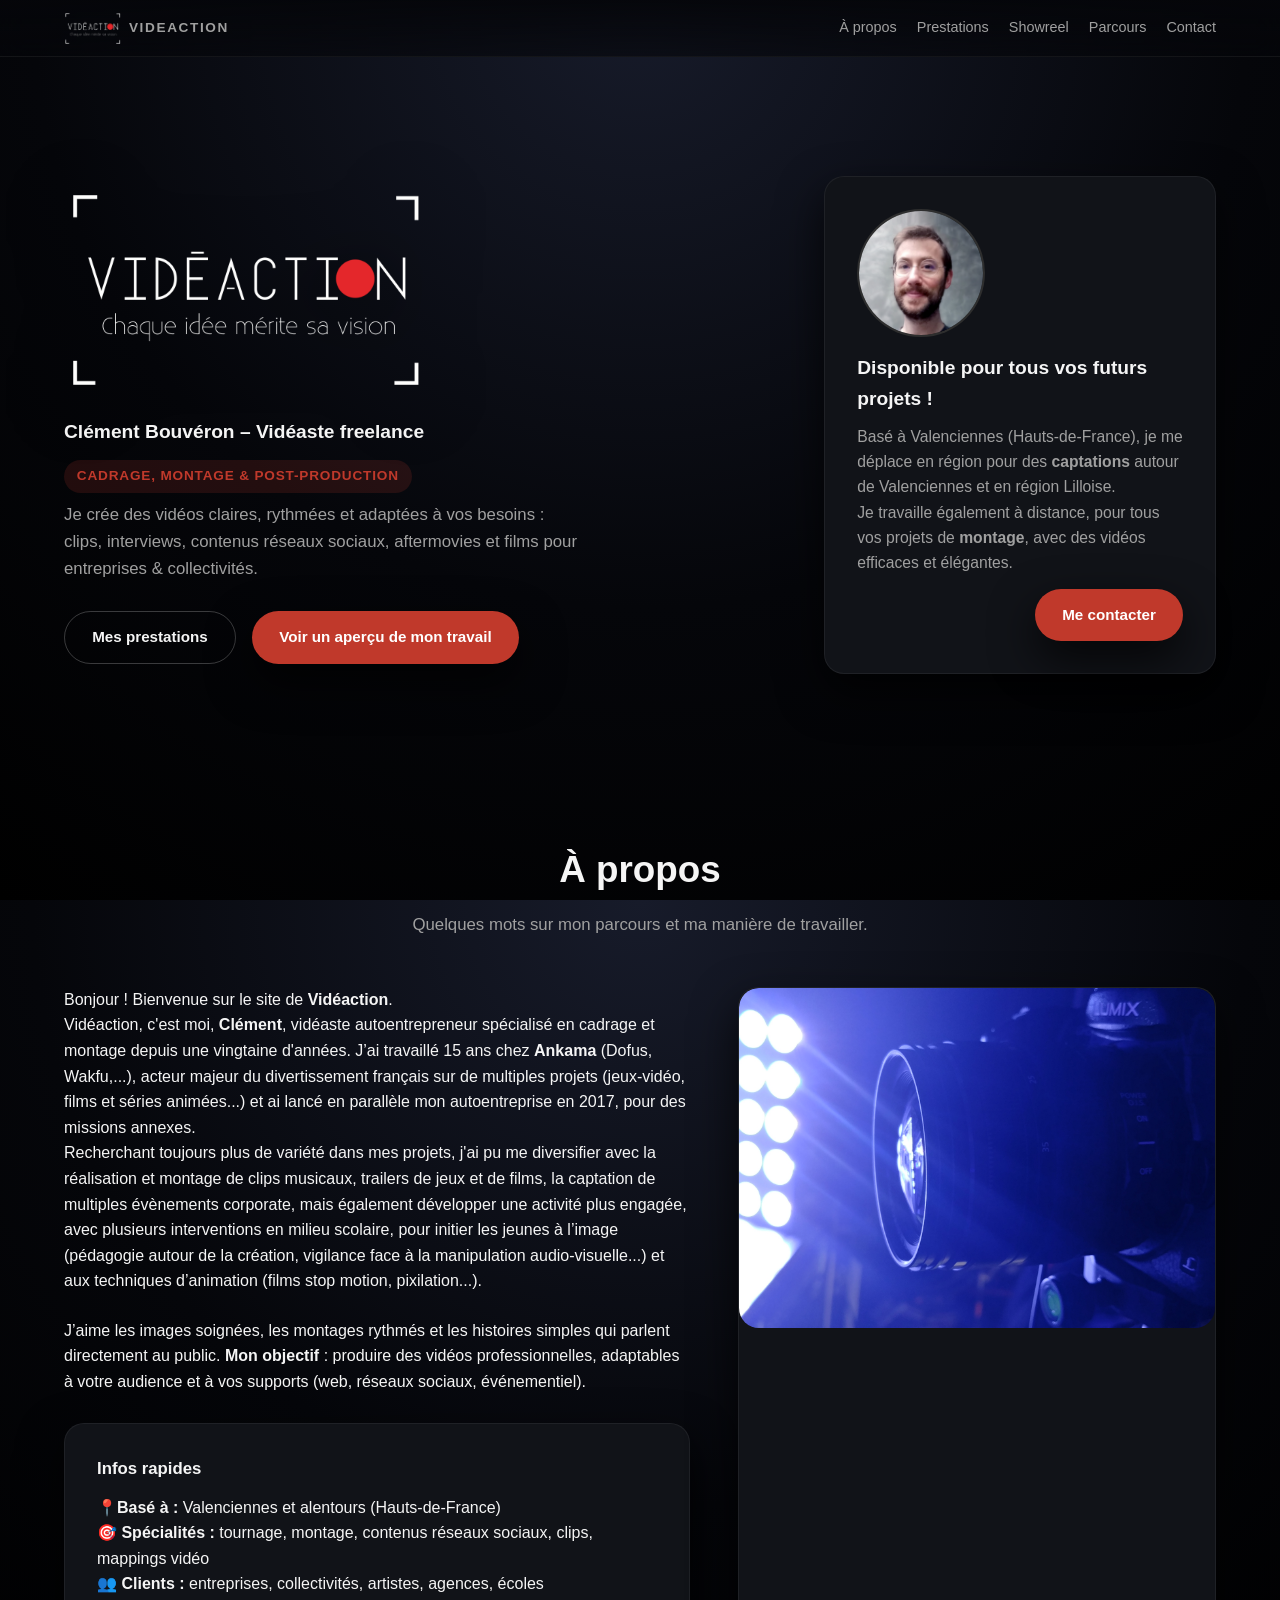
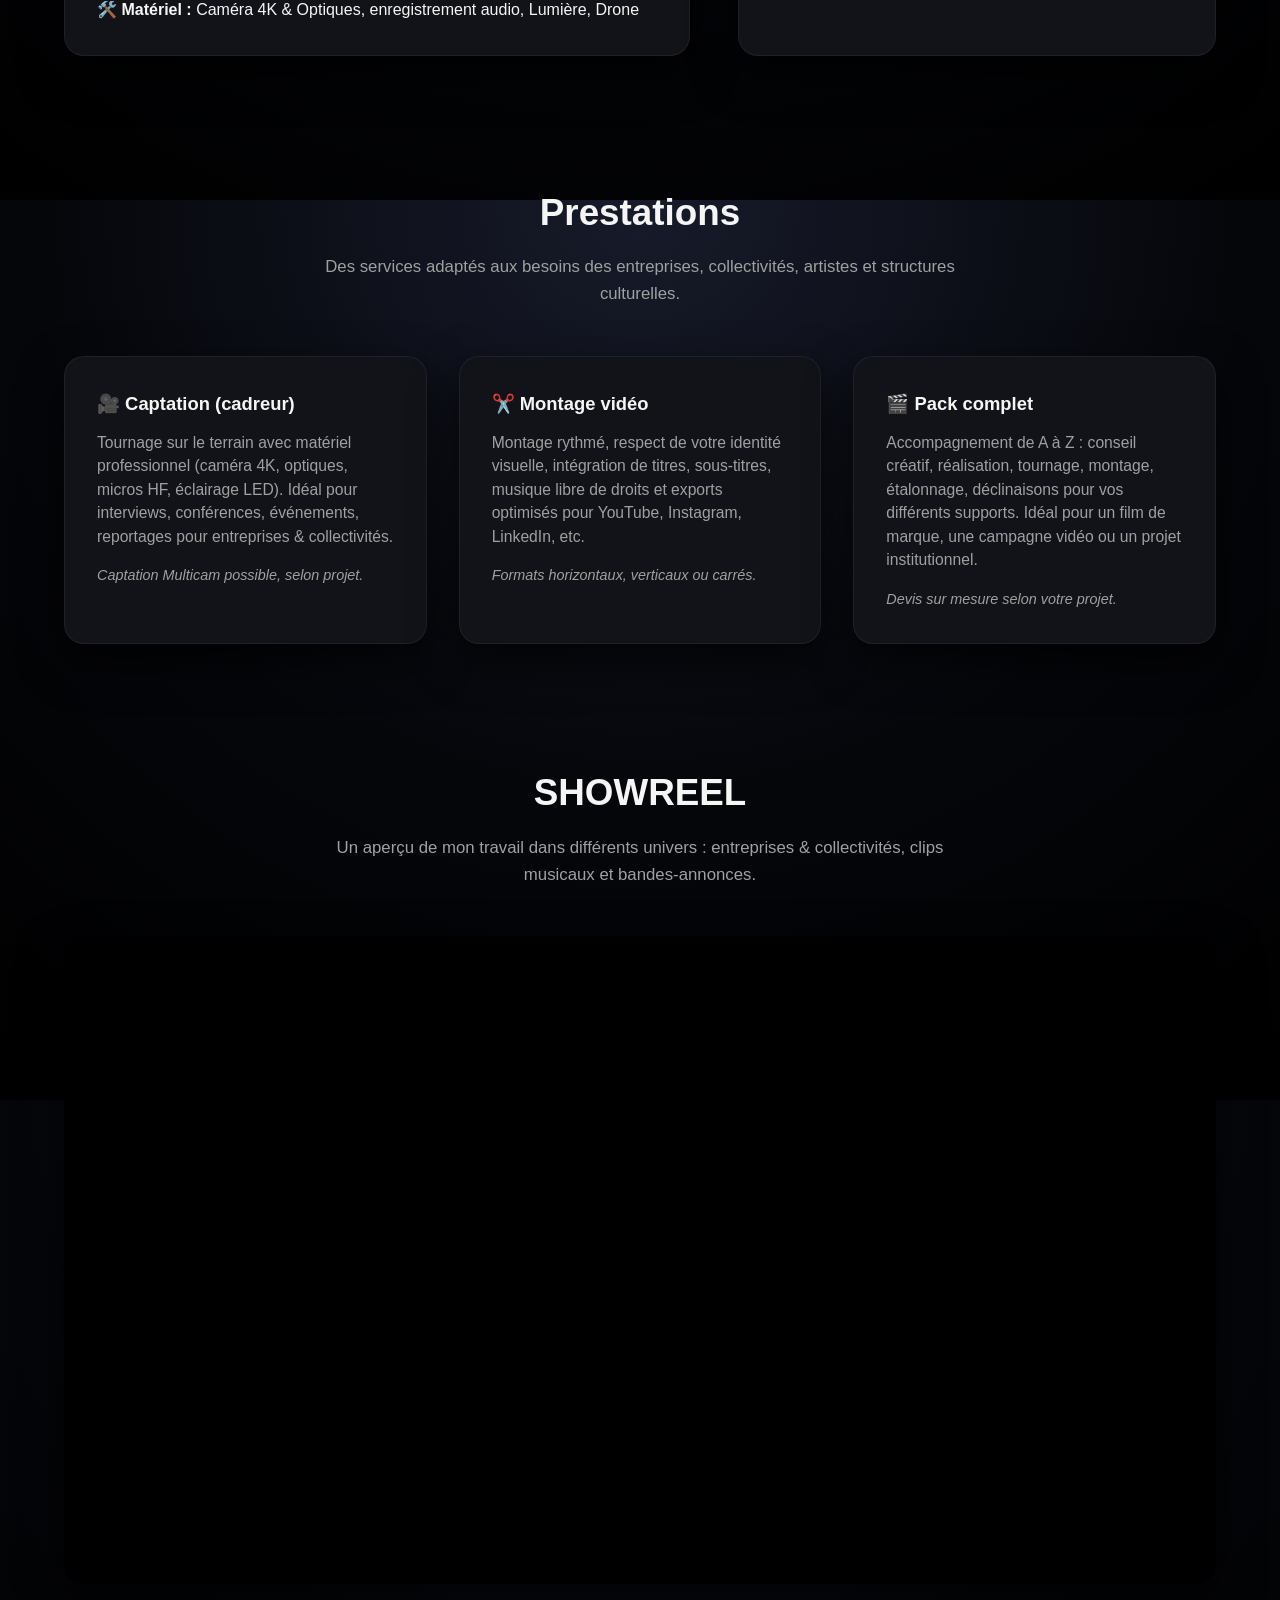
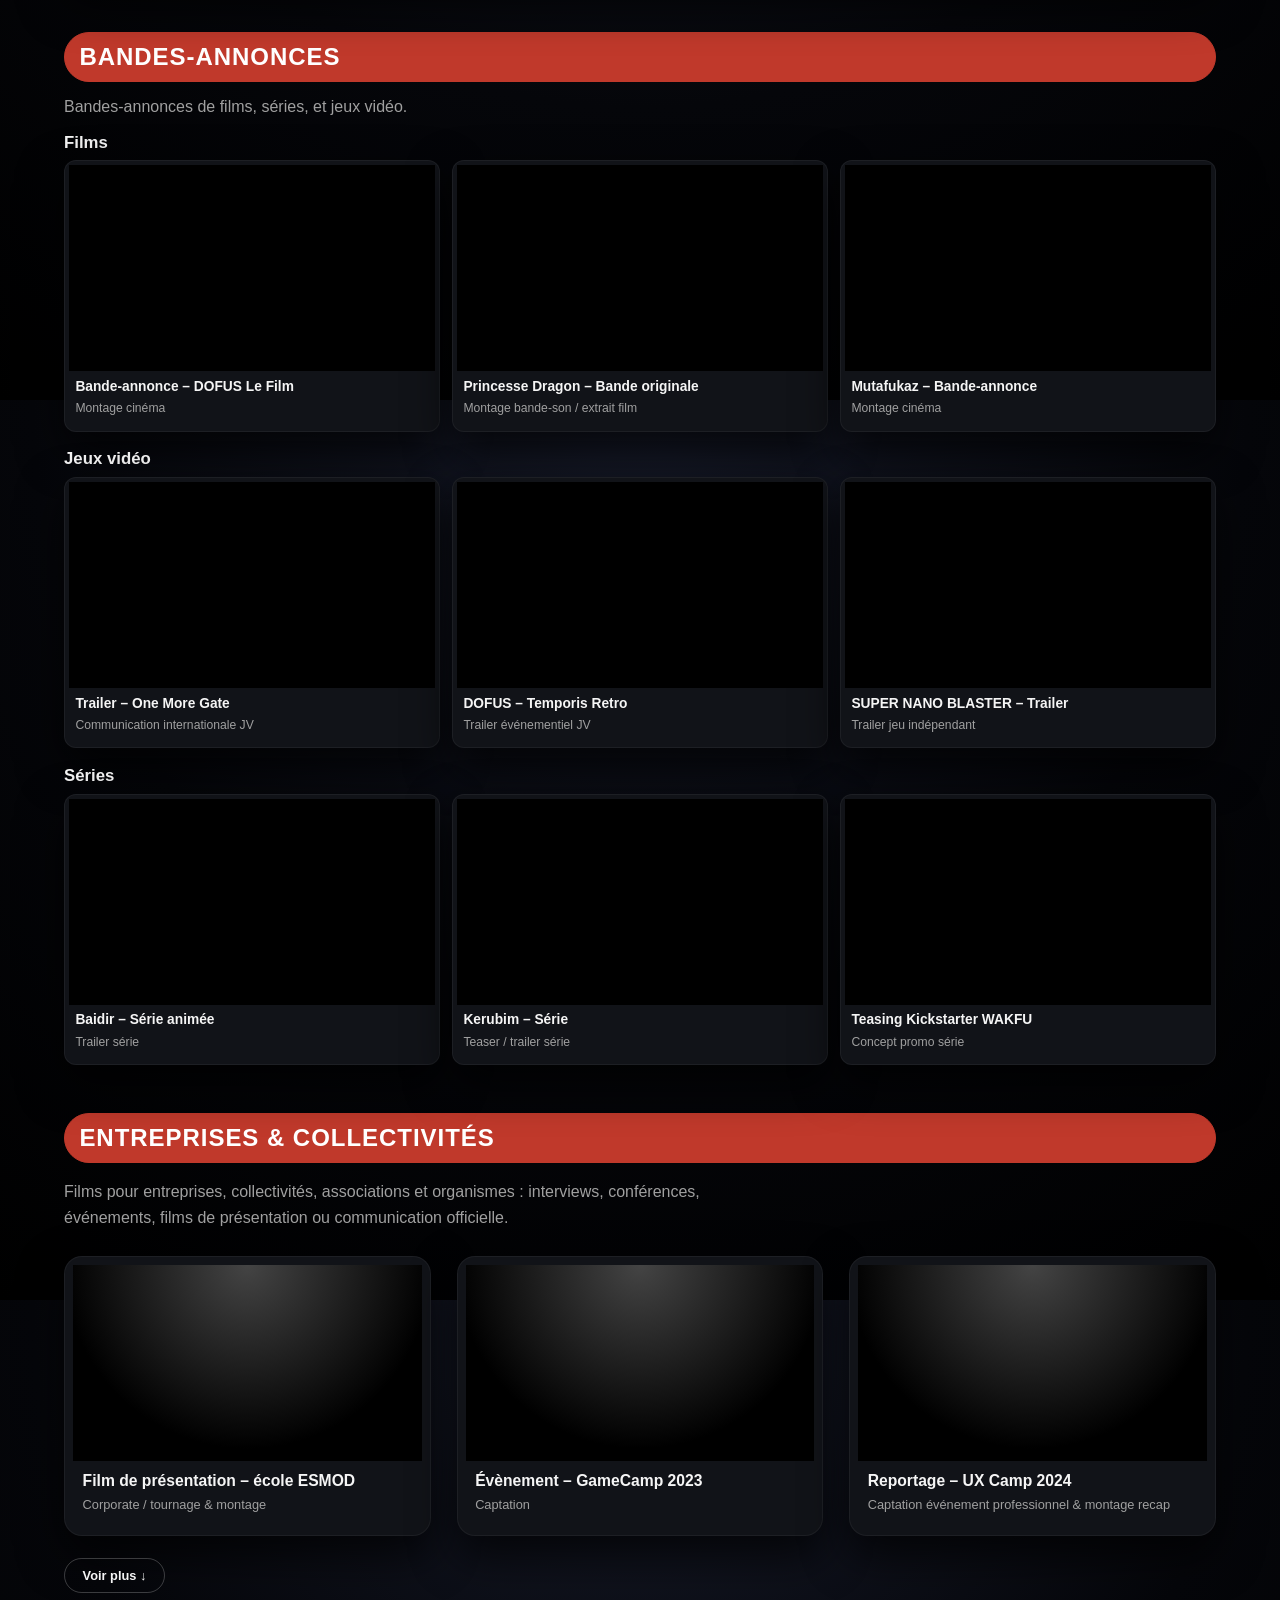
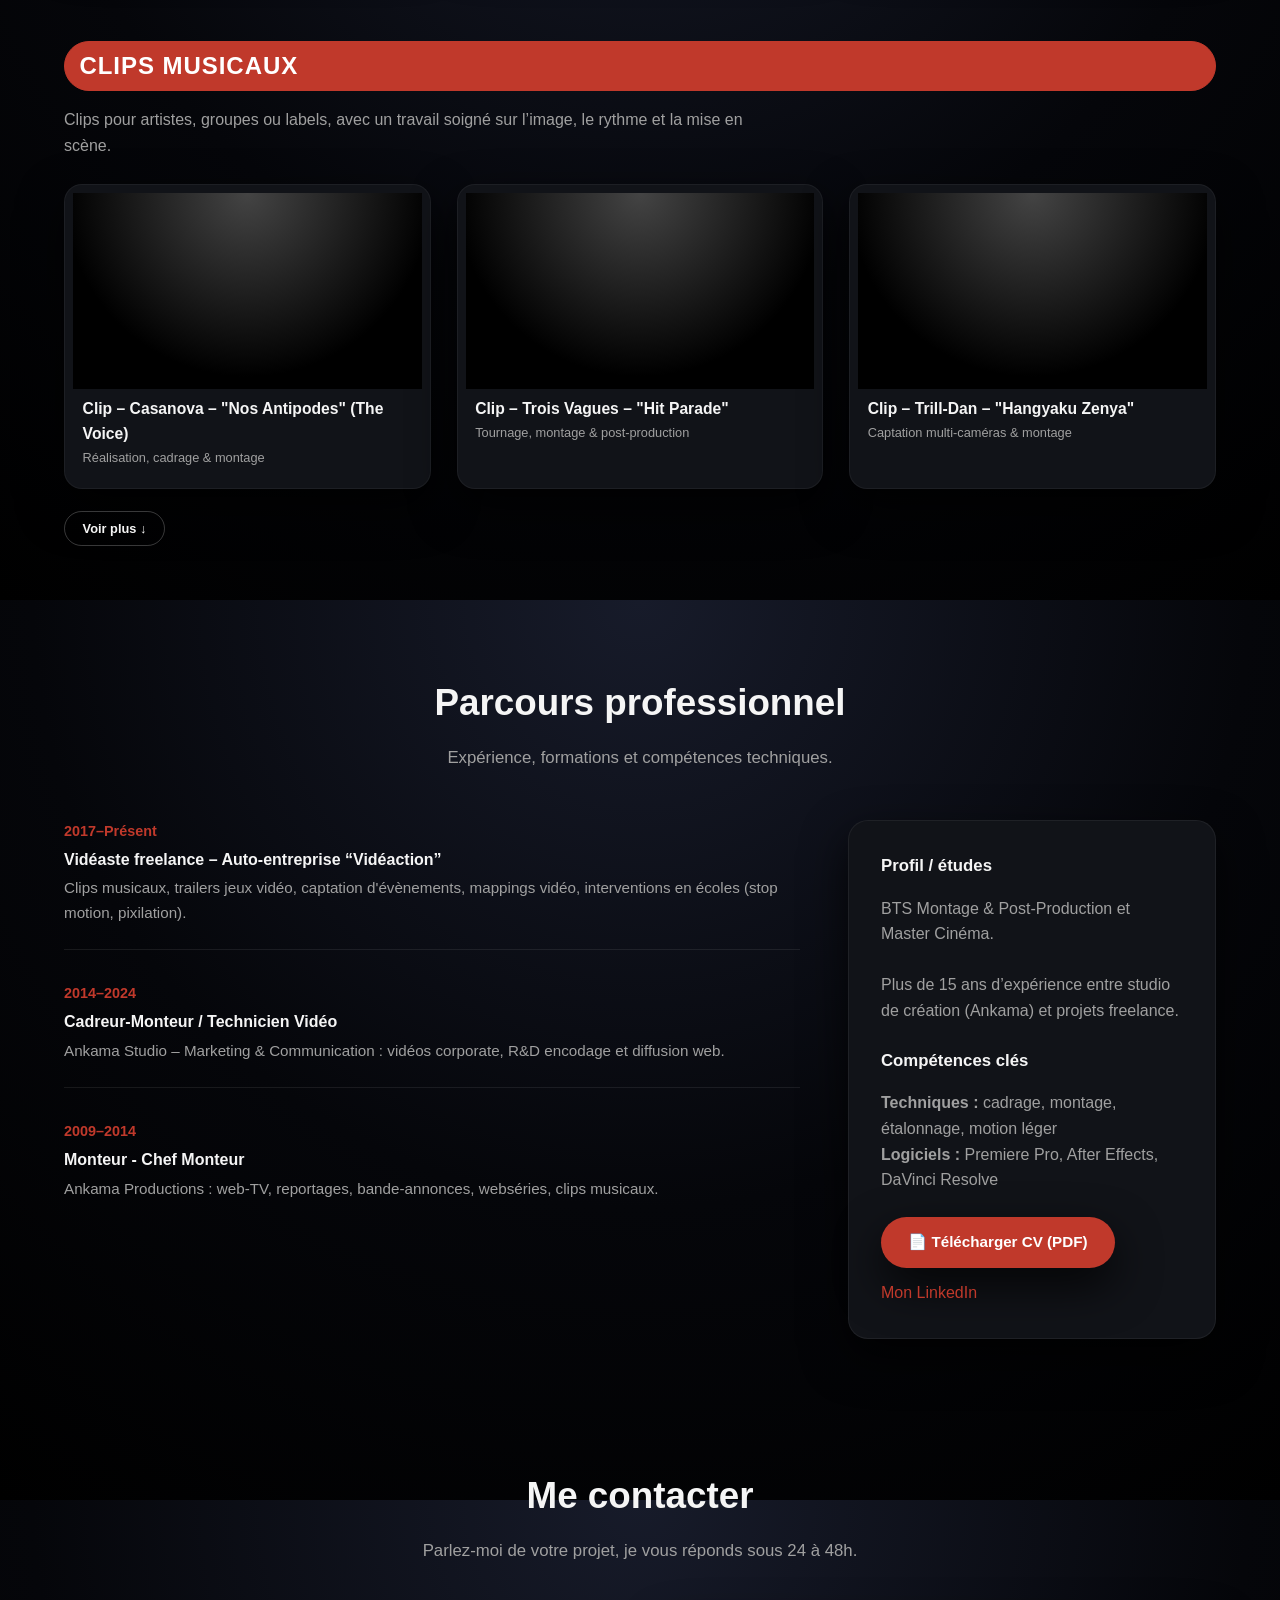
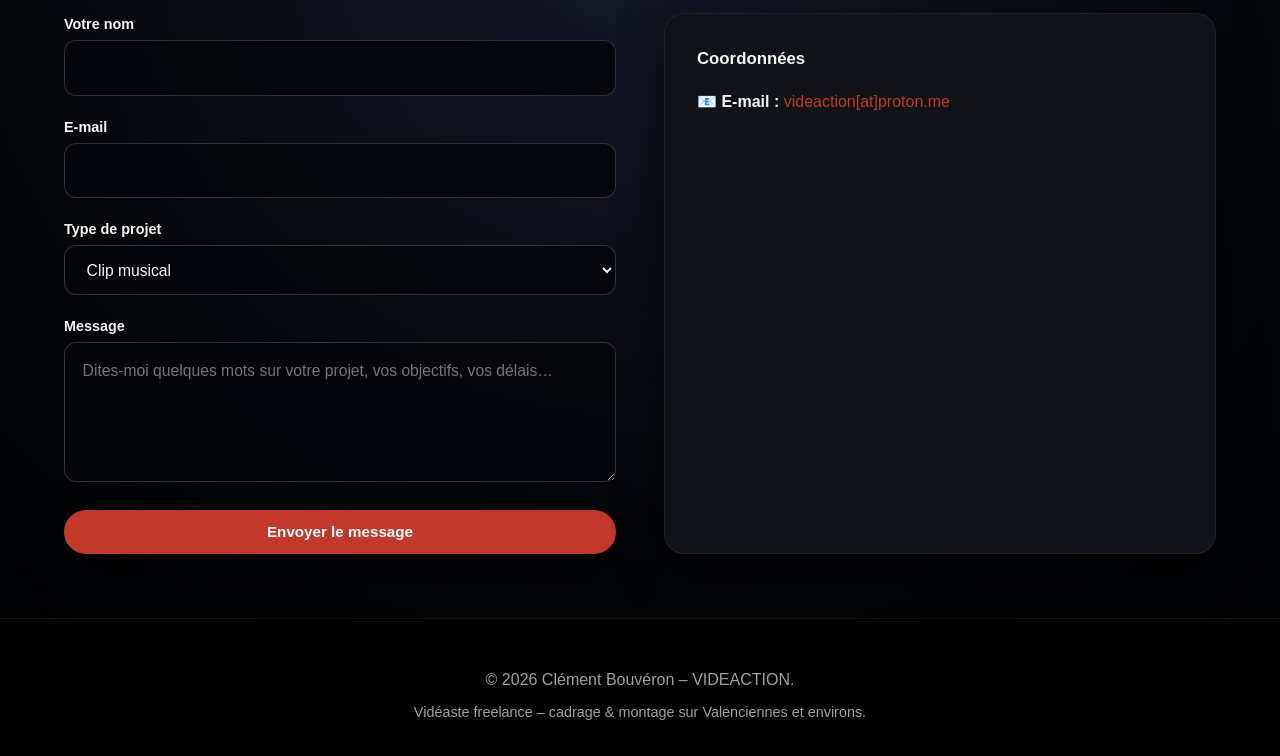
==== commit 0827607e: "Update index.html Thumbnails OK" ====
--- a/index.html
+++ b/index.html
@@ -788,6 +788,12 @@
     background-position: center;
   }
 
+  /* Overlay play commun (YouTube, Wistia, Vimeo) */
+  .project-thumb.thumb-overlay {
+    position: relative;
+    cursor: pointer;
+  }
+
   .project-thumb .thumb-play {
     position: absolute;
     inset: 0;
@@ -800,10 +806,18 @@
     background: radial-gradient(circle at center, rgba(0,0,0,0.15), rgba(0,0,0,0.55));
     opacity: 0;
     transition: opacity 0.2s ease;
-  }
-
-  .project-thumb.yt-thumb:hover .thumb-play {
+    pointer-events: none;
+  }
+
+  .project-thumb.yt-thumb:hover .thumb-play,
+  .project-thumb.thumb-overlay:hover .thumb-play,
+  .project-thumb.vimeo-thumb:hover .thumb-play {
     opacity: 1;
+  }
+
+  .project-thumb.vimeo-thumb {
+    cursor: pointer;
+    overflow: hidden;
   }
   </style>
 </head>
@@ -966,7 +980,7 @@
         </p>
 
         <!-- Showreel Wistia -->
-        <div class="video-wrapper" style="margin-bottom: 3.5rem;">
+        <div class="video-wrapper">
           <script src="https://fast.wistia.com/embed/cf88q5fgww.js" defer type="module"></script>
           <wistia-player media-id="cf88q5fgww" aspect="1.7777777777777777"></wistia-player>
         </div>
@@ -981,7 +995,7 @@
         <h4 class="ba-subheading">Films</h4>
         <div class="projects-grid ba-grid">
           <div class="project-card ba-card">
-            <div class="project-thumb yt-thumb" data-video-id="8IN7a0GNNJw">
+            <div class="project-thumb yt-thumb">
               <div class="thumb-image"
                    style="background-image:url('https://img.youtube.com/vi/8IN7a0GNNJw/hqdefault.jpg');"></div>
               <div class="thumb-play">▶</div>
@@ -993,7 +1007,7 @@
           </div>
 
           <div class="project-card ba-card">
-            <div class="project-thumb yt-thumb" data-video-id="_SoUNNF11pw">
+            <div class="project-thumb yt-thumb">
               <div class="thumb-image"
                    style="background-image:url('https://img.youtube.com/vi/_SoUNNF11pw/hqdefault.jpg');"></div>
               <div class="thumb-play">▶</div>
@@ -1005,7 +1019,7 @@
           </div>
 
           <div class="project-card ba-card">
-            <div class="project-thumb yt-thumb" data-video-id="TXgVY7IVljM">
+            <div class="project-thumb yt-thumb">
               <div class="thumb-image"
                    style="background-image:url('https://img.youtube.com/vi/TXgVY7IVljM/hqdefault.jpg');"></div>
               <div class="thumb-play">▶</div>
@@ -1021,7 +1035,7 @@
         <h4 class="ba-subheading" style="margin-top:0.9rem;">Jeux vidéo</h4>
         <div class="projects-grid ba-grid">
           <div class="project-card ba-card">
-            <div class="project-thumb yt-thumb" data-video-id="Ic3_MAQ77u0">
+            <div class="project-thumb yt-thumb">
               <div class="thumb-image"
                    style="background-image:url('https://img.youtube.com/vi/Ic3_MAQ77u0/hqdefault.jpg');"></div>
               <div class="thumb-play">▶</div>
@@ -1033,7 +1047,7 @@
           </div>
 
           <div class="project-card ba-card">
-            <div class="project-thumb yt-thumb" data-video-id="b-lrH2-JKj8">
+            <div class="project-thumb yt-thumb">
               <div class="thumb-image"
                    style="background-image:url('https://img.youtube.com/vi/b-lrH2-JKj8/hqdefault.jpg');"></div>
               <div class="thumb-play">▶</div>
@@ -1045,7 +1059,7 @@
           </div>
 
           <div class="project-card ba-card">
-            <div class="project-thumb yt-thumb" data-video-id="qa3eG3KYRJ4">
+            <div class="project-thumb yt-thumb">
               <div class="thumb-image"
                    style="background-image:url('https://img.youtube.com/vi/qa3eG3KYRJ4/hqdefault.jpg');"></div>
               <div class="thumb-play">▶</div>
@@ -1061,7 +1075,7 @@
         <h4 class="ba-subheading" style="margin-top:0.9rem;">Séries</h4>
         <div class="projects-grid ba-grid">
           <div class="project-card ba-card">
-            <div class="project-thumb yt-thumb" data-video-id="fJRGLJv2PnI">
+            <div class="project-thumb yt-thumb">
               <div class="thumb-image"
                    style="background-image:url('https://img.youtube.com/vi/fJRGLJv2PnI/hqdefault.jpg');"></div>
               <div class="thumb-play">▶</div>
@@ -1073,7 +1087,7 @@
           </div>
 
           <div class="project-card ba-card">
-            <div class="project-thumb yt-thumb" data-video-id="EvfrNKvEgqY">
+            <div class="project-thumb yt-thumb">
               <div class="thumb-image"
                    style="background-image:url('https://img.youtube.com/vi/EvfrNKvEgqY/hqdefault.jpg');"></div>
               <div class="thumb-play">▶</div>
@@ -1085,7 +1099,7 @@
           </div>
 
           <div class="project-card ba-card">
-            <div class="project-thumb yt-thumb" data-video-id="Wc8Z_o1xQOc">
+            <div class="project-thumb yt-thumb">
               <div class="thumb-image"
                    style="background-image:url('https://img.youtube.com/vi/Wc8Z_o1xQOc/hqdefault.jpg');"></div>
               <div class="thumb-play">▶</div>
@@ -1108,11 +1122,12 @@
 
         <!-- 3 cartes visibles -->
         <div class="projects-grid">
-          <!-- Carte 1 : Wistia z2lm1s83tp -->
+          <!-- 1 : Wistia z2lm1s83tp -->
           <div class="project-card">
-            <div class="project-thumb">
+            <div class="project-thumb thumb-overlay">
               <script src="https://fast.wistia.com/embed/z2lm1s83tp.js" defer type="module"></script>
               <wistia-player media-id="z2lm1s83tp" aspect="1.7777777777777777"></wistia-player>
+              <div class="thumb-play">▶</div>
             </div>
             <div class="project-body">
               <p class="project-title">Film de présentation – école ESMOD</p>
@@ -1120,9 +1135,9 @@
             </div>
           </div>
 
-          <!-- Carte 2 : YouTube GameCamp 2023 dKBiMblJibs -->
+          <!-- 2 : YouTube dKBiMblJibs -->
           <div class="project-card">
-            <div class="project-thumb yt-thumb" data-video-id="dKBiMblJibs">
+            <div class="project-thumb yt-thumb">
               <div class="thumb-image"
                    style="background-image:url('https://img.youtube.com/vi/dKBiMblJibs/hqdefault.jpg');"></div>
               <div class="thumb-play">▶</div>
@@ -1133,11 +1148,12 @@
             </div>
           </div>
 
-          <!-- Carte 3 : Wistia 94u3wxyxyd -->
+          <!-- 3 : Wistia 94u3wxyxyd -->
           <div class="project-card">
-            <div class="project-thumb">
+            <div class="project-thumb thumb-overlay">
               <script src="https://fast.wistia.com/embed/94u3wxyxyd.js" defer type="module"></script>
               <wistia-player media-id="94u3wxyxyd" aspect="1.7777777777777777"></wistia-player>
+              <div class="thumb-play">▶</div>
             </div>
             <div class="project-body">
               <p class="project-title">Reportage – UX Camp 2024</p>
@@ -1150,7 +1166,7 @@
         <div class="projects-grid hidden" id="more-business">
           <!-- 4 : YouTube 9PH4y-OErDo -->
           <div class="project-card">
-            <div class="project-thumb yt-thumb" data-video-id="9PH4y-OErDo">
+            <div class="project-thumb yt-thumb">
               <div class="thumb-image"
                    style="background-image:url('https://img.youtube.com/vi/9PH4y-OErDo/hqdefault.jpg');"></div>
               <div class="thumb-play">▶</div>
@@ -1161,14 +1177,12 @@
             </div>
           </div>
 
-          <!-- 5 : Vimeo 480555642 (embed classique) -->
+          <!-- 5 : Vimeo 480555642 -> thumbnail + iframe au clic -->
           <div class="project-card">
-            <div class="project-thumb">
-              <iframe src="https://player.vimeo.com/video/480555642"
-                      title="Film entreprises & collectivités - Vimeo"
-                      loading="lazy"
-                      allow="autoplay; fullscreen; picture-in-picture"
-                      allowfullscreen></iframe>
+            <div class="project-thumb vimeo-thumb" data-vimeo-id="480555642">
+              <div class="thumb-image"
+                   style="background-image:url('https://i.vimeocdn.com/video/998007454-c4767bed4407ce4370ed891f95199cabc5d8b9bc460bf8a8ecabb7acf6c54bb8-d_1920x1080?region=us');"></div>
+              <div class="thumb-play">▶</div>
             </div>
             <div class="project-body">
               <p class="project-title">Film institutionnel – Vimeo</p>
@@ -1178,9 +1192,10 @@
 
           <!-- 6 : Wistia hxnfjv3lup -->
           <div class="project-card">
-            <div class="project-thumb">
+            <div class="project-thumb thumb-overlay">
               <script src="https://fast.wistia.com/embed/hxnfjv3lup.js" defer type="module"></script>
               <wistia-player media-id="hxnfjv3lup" aspect="1.7777777777777777"></wistia-player>
+              <div class="thumb-play">▶</div>
             </div>
             <div class="project-body">
               <p class="project-title">Reportage – Entreprises &amp; Collectivités</p>
@@ -1193,7 +1208,7 @@
           Voir plus ↓
         </button>
 
-        <!-- Clips musicaux (thumbnails YouTube) -->
+        <!-- Clips musicaux -->
         <h3 class="showreel-subsection-title"
             style="font-size:1.5rem; margin-top:3rem; margin-bottom:1rem;">
           Clips musicaux
@@ -1204,9 +1219,9 @@
 
         <!-- 1-3 visibles -->
         <div class="projects-grid">
-          <!-- 1 : Casanova HFKDj80Pqrk -->
+          <!-- 1 : Casanova -->
           <div class="project-card">
-            <div class="project-thumb yt-thumb" data-video-id="HFKDj80Pqrk">
+            <div class="project-thumb yt-thumb">
               <div class="thumb-image"
                    style="background-image:url('https://img.youtube.com/vi/HFKDj80Pqrk/hqdefault.jpg');"></div>
               <div class="thumb-play">▶</div>
@@ -1217,9 +1232,9 @@
             </div>
           </div>
 
-          <!-- 2 : Trois Vagues - Hit Parade XsEYWD5c78k -->
+          <!-- 2 : Trois Vagues - Hit Parade -->
           <div class="project-card">
-            <div class="project-thumb yt-thumb" data-video-id="XsEYWD5c78k">
+            <div class="project-thumb yt-thumb">
               <div class="thumb-image"
                    style="background-image:url('https://img.youtube.com/vi/XsEYWD5c78k/hqdefault.jpg');"></div>
               <div class="thumb-play">▶</div>
@@ -1230,9 +1245,9 @@
             </div>
           </div>
 
-          <!-- 3 : Trill-Dan - Hangyaku Zenya EfQ5G9iijZ4 -->
+          <!-- 3 : Trill-Dan - Hangyaku Zenya -->
           <div class="project-card">
-            <div class="project-thumb yt-thumb" data-video-id="EfQ5G9iijZ4">
+            <div class="project-thumb yt-thumb">
               <div class="thumb-image"
                    style="background-image:url('https://img.youtube.com/vi/EfQ5G9iijZ4/hqdefault.jpg');"></div>
               <div class="thumb-play">▶</div>
@@ -1246,9 +1261,9 @@
 
         <!-- 4-6 en "voir plus" -->
         <div class="projects-grid hidden" id="more-clips">
-          <!-- 4 : A l'ammoniaque AkchxdyLWwI -->
+          <!-- 4 : A l'ammoniaque -->
           <div class="project-card">
-            <div class="project-thumb yt-thumb" data-video-id="AkchxdyLWwI">
+            <div class="project-thumb yt-thumb">
               <div class="thumb-image"
                    style="background-image:url('https://img.youtube.com/vi/AkchxdyLWwI/hqdefault.jpg');"></div>
               <div class="thumb-play">▶</div>
@@ -1261,9 +1276,9 @@
             </div>
           </div>
 
-          <!-- 5 : Le Bonheur NJ3a7S3bdgc -->
+          <!-- 5 : Le Bonheur -->
           <div class="project-card">
-            <div class="project-thumb yt-thumb" data-video-id="NJ3a7S3bdgc">
+            <div class="project-thumb yt-thumb">
               <div class="thumb-image"
                    style="background-image:url('https://img.youtube.com/vi/NJ3a7S3bdgc/hqdefault.jpg');"></div>
               <div class="thumb-play">▶</div>
@@ -1274,9 +1289,9 @@
             </div>
           </div>
 
-          <!-- 6 : TROIS VAGUES - Des gens heureux QwO56nGwaYo -->
+          <!-- 6 : TROIS VAGUES - Des gens heureux -->
           <div class="project-card">
-            <div class="project-thumb yt-thumb" data-video-id="QwO56nGwaYo">
+            <div class="project-thumb yt-thumb">
               <div class="thumb-image"
                    style="background-image:url('https://img.youtube.com/vi/QwO56nGwaYo/hqdefault.jpg');"></div>
               <div class="thumb-play">▶</div>
@@ -1432,8 +1447,10 @@
   </button>
 
   <script>
+    // Année dynamique
     document.getElementById('year').textContent = new Date().getFullYear();
 
+    // Scroll doux
     document.querySelectorAll('a[href^="#"]').forEach(anchor => {
       anchor.addEventListener('click', function (e) {
         const href = this.getAttribute('href');
@@ -1447,6 +1464,7 @@
       });
     });
 
+    // Boutons retour en haut
     const backToTopBtn = document.getElementById('backToTopBtn');
     const backToTopTopBtn = document.getElementById('backToTopTopBtn');
 
@@ -1488,12 +1506,19 @@
       });
     });
 
-    // Thumbnails YouTube -> remplacement par iframe au clic
-    document.querySelectorAll('.yt-thumb').forEach(thumb => {
+    // ---------- LECTURE AU CLIC SUR LE PLAY ----------
+
+    // 1) YouTube : thumbnails -> iframe autoplay
+    document.querySelectorAll('.project-thumb.yt-thumb').forEach(thumb => {
       thumb.addEventListener('click', () => {
-        const id = thumb.getAttribute('data-video-id');
+        const imgDiv = thumb.querySelector('.thumb-image');
+        if (!imgDiv) return;
+        const bg = window.getComputedStyle(imgDiv).backgroundImage;
+        const match = bg.match(/\/vi\/([^/]+)\//);
+        const id = match && match[1];
         if (!id) return;
 
+        thumb.classList.remove('yt-thumb');
         thumb.innerHTML = `
           <iframe src="https://www.youtube.com/embed/${id}?rel=0&modestbranding=1&playsinline=1&autoplay=1"
                   title="YouTube video"
@@ -1503,6 +1528,45 @@
         `;
       });
     });
+
+    // 2) Wistia : clic sur overlay -> .play() via API Aurora
+    document.querySelectorAll('.project-thumb.thumb-overlay').forEach(wrapper => {
+      const wistiaEl = wrapper.querySelector('wistia-player');
+      const thumbPlay = wrapper.querySelector('.thumb-play');
+
+      if (wistiaEl && thumbPlay) {
+        thumbPlay.style.pointerEvents = 'auto';
+
+        const startPlay = (e) => {
+          if (e) e.stopPropagation();
+          try {
+            wistiaEl.play(); // Aurora player API
+          } catch (err) {
+            console.warn('Wistia play error', err);
+          }
+        };
+
+        thumbPlay.addEventListener('click', startPlay);
+        wrapper.addEventListener('click', startPlay);
+      }
+    });
+
+    // 3) Vimeo : clic sur vignette -> remplace par iframe autoplay
+    document.querySelectorAll('.project-thumb.vimeo-thumb').forEach(thumb => {
+      thumb.addEventListener('click', () => {
+        const id = thumb.getAttribute('data-vimeo-id');
+        if (!id) return;
+
+        thumb.classList.remove('vimeo-thumb');
+        thumb.innerHTML = `
+          <iframe src="https://player.vimeo.com/video/${id}?autoplay=1&muted=1"
+                  title="Vimeo video"
+                  loading="lazy"
+                  allow="autoplay; fullscreen; picture-in-picture"
+                  allowfullscreen></iframe>
+        `;
+      });
+    });
   </script>
 </body>
 </html>
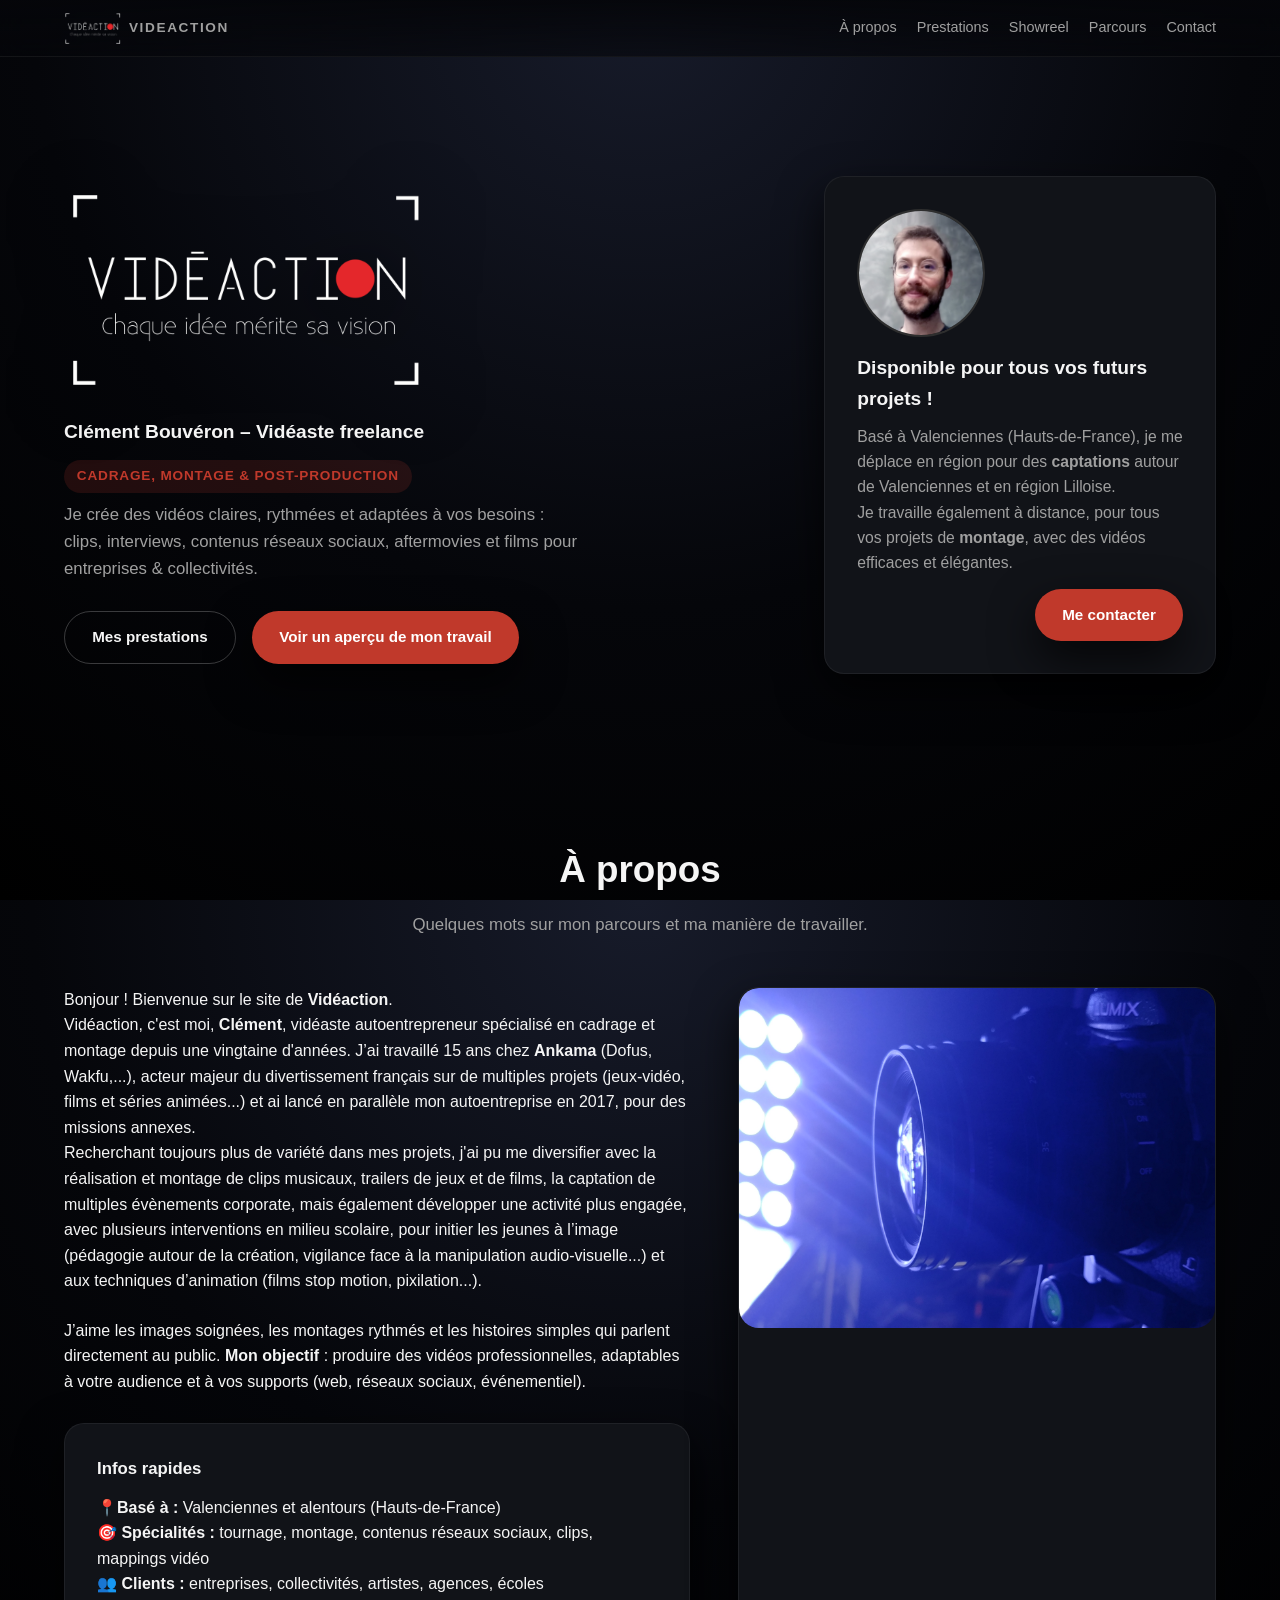
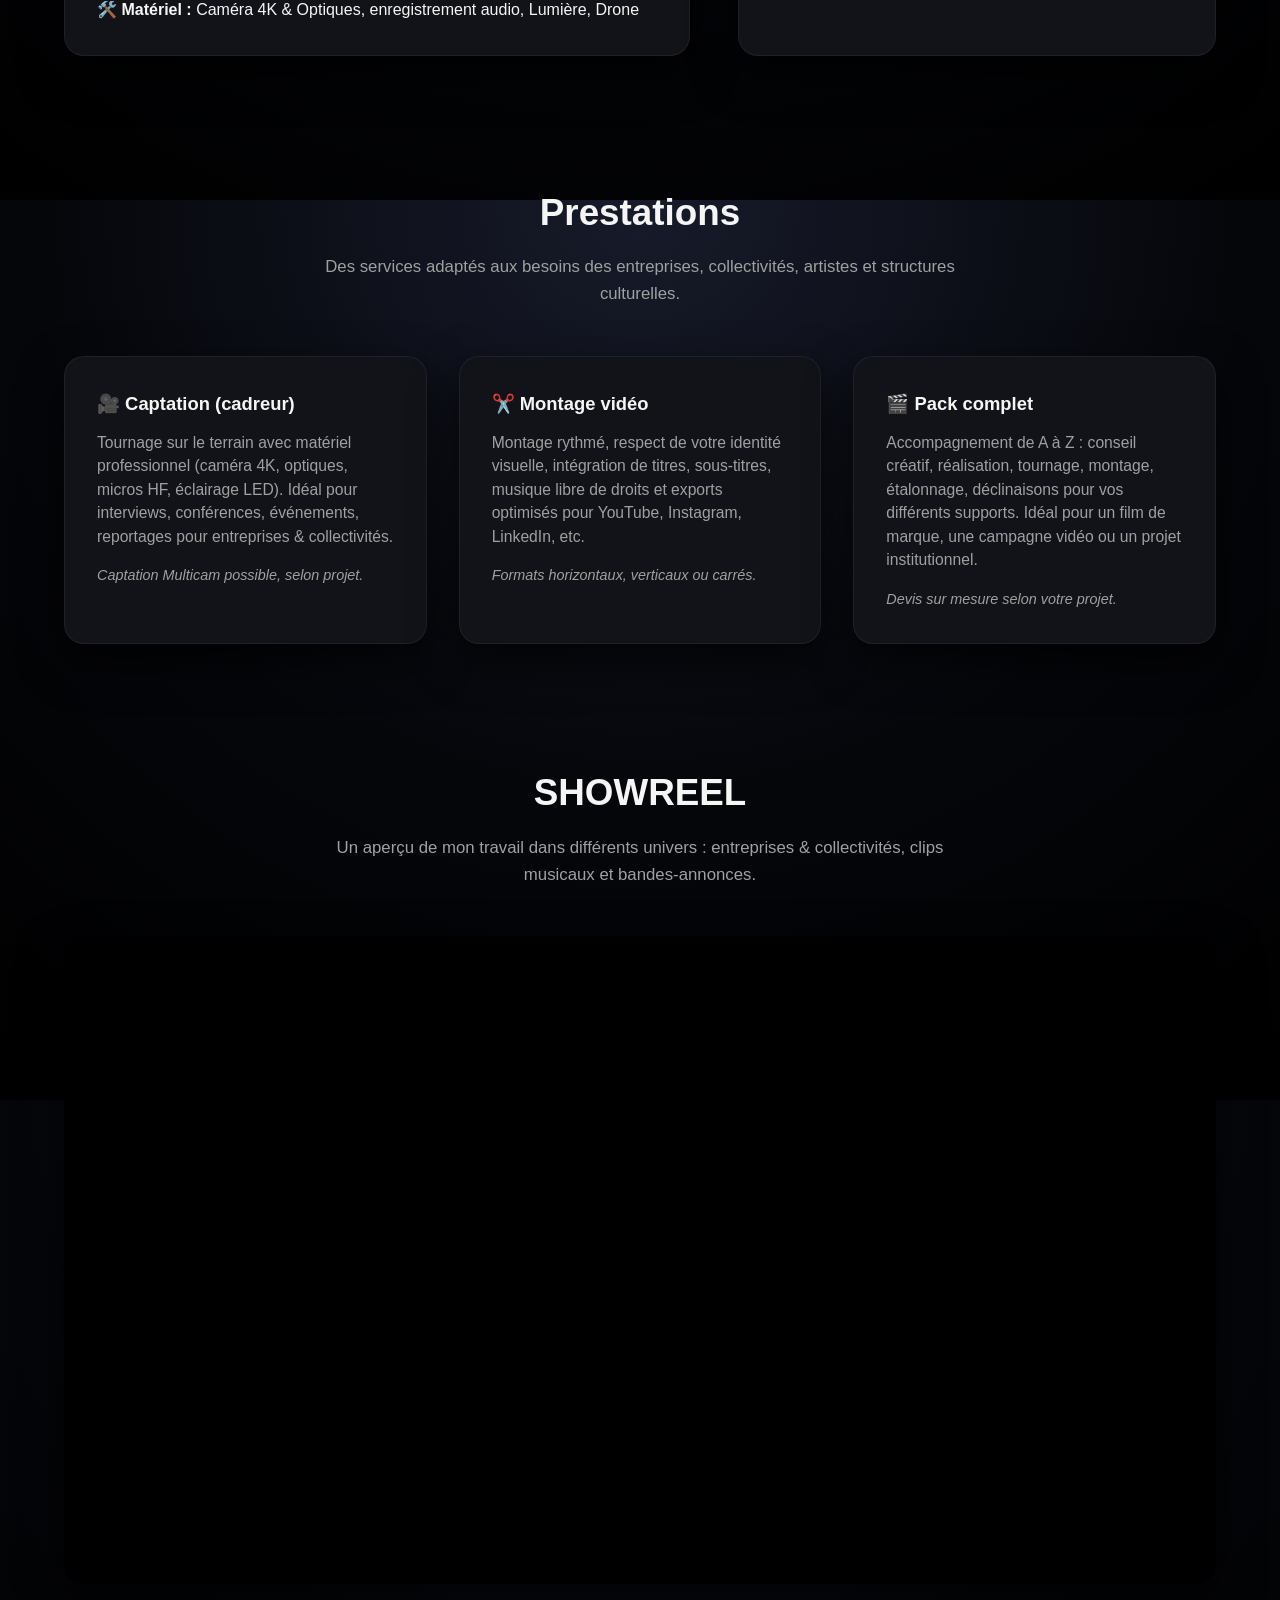
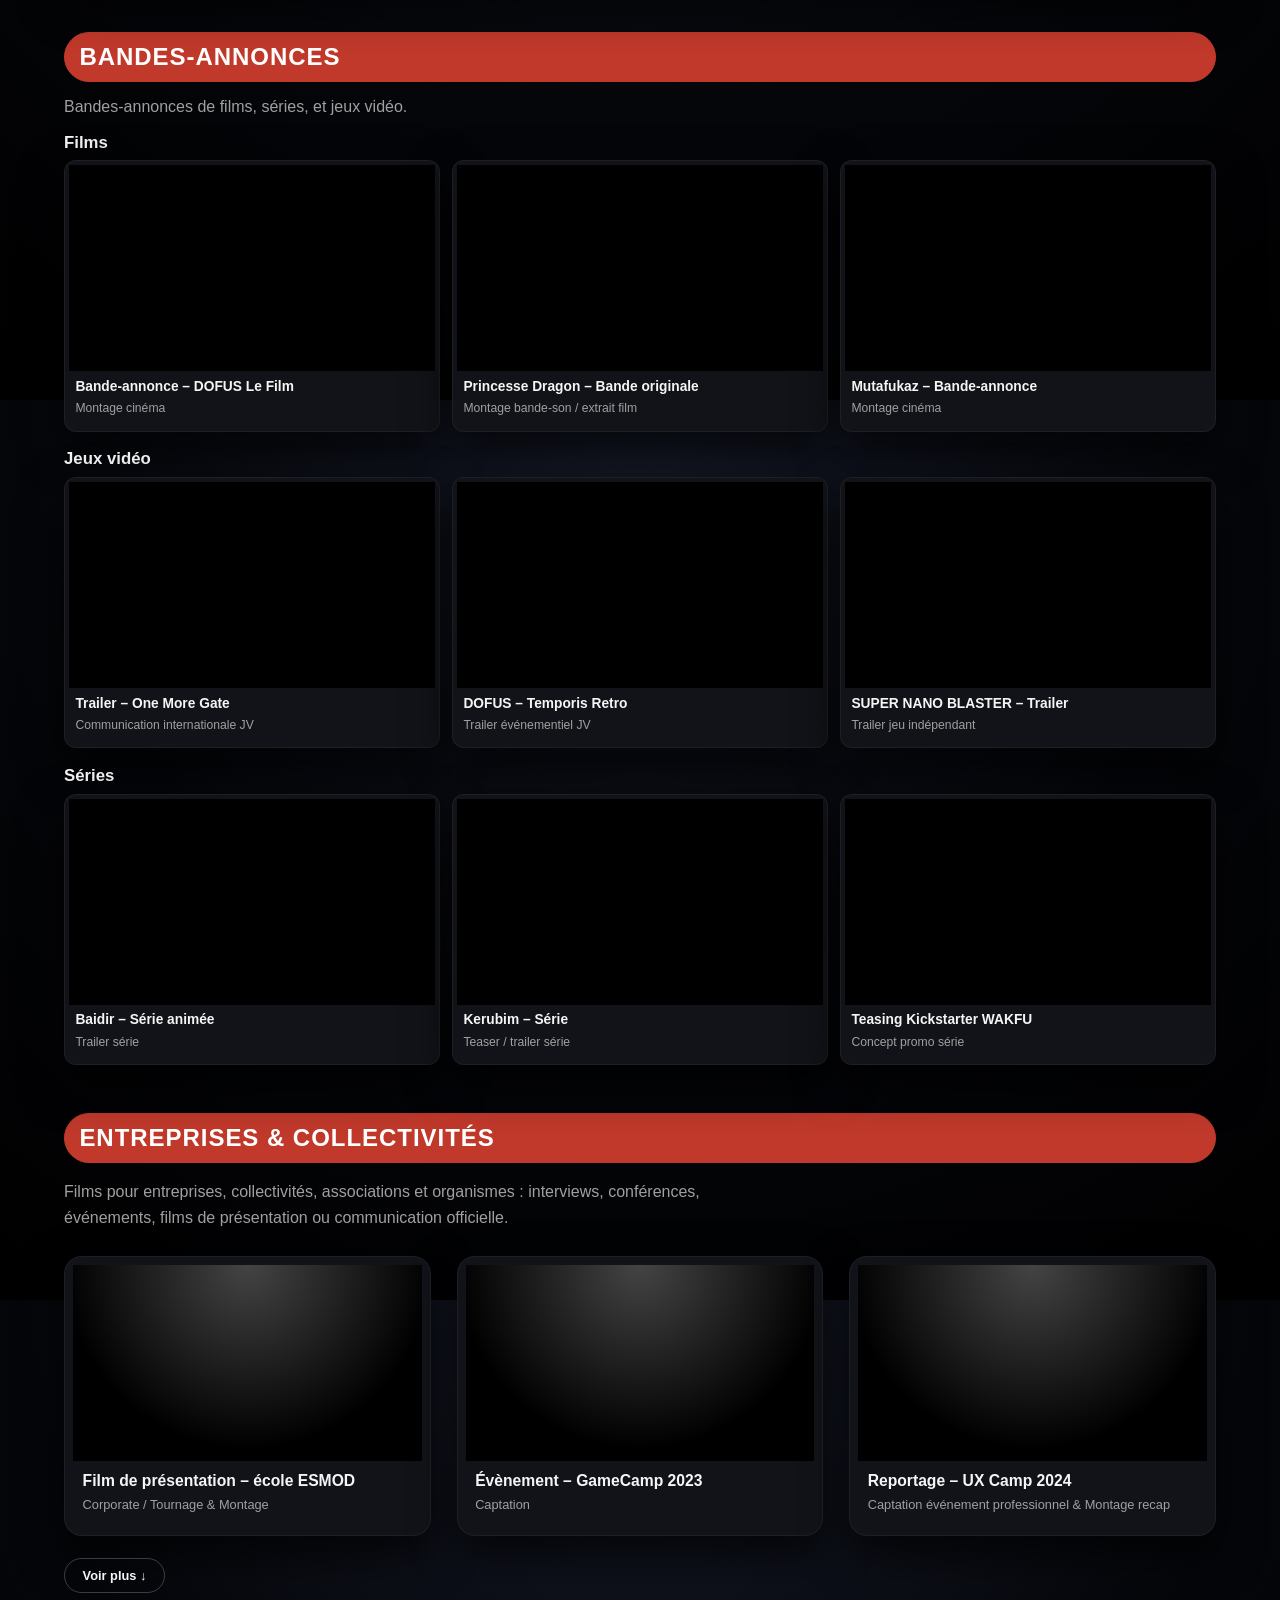
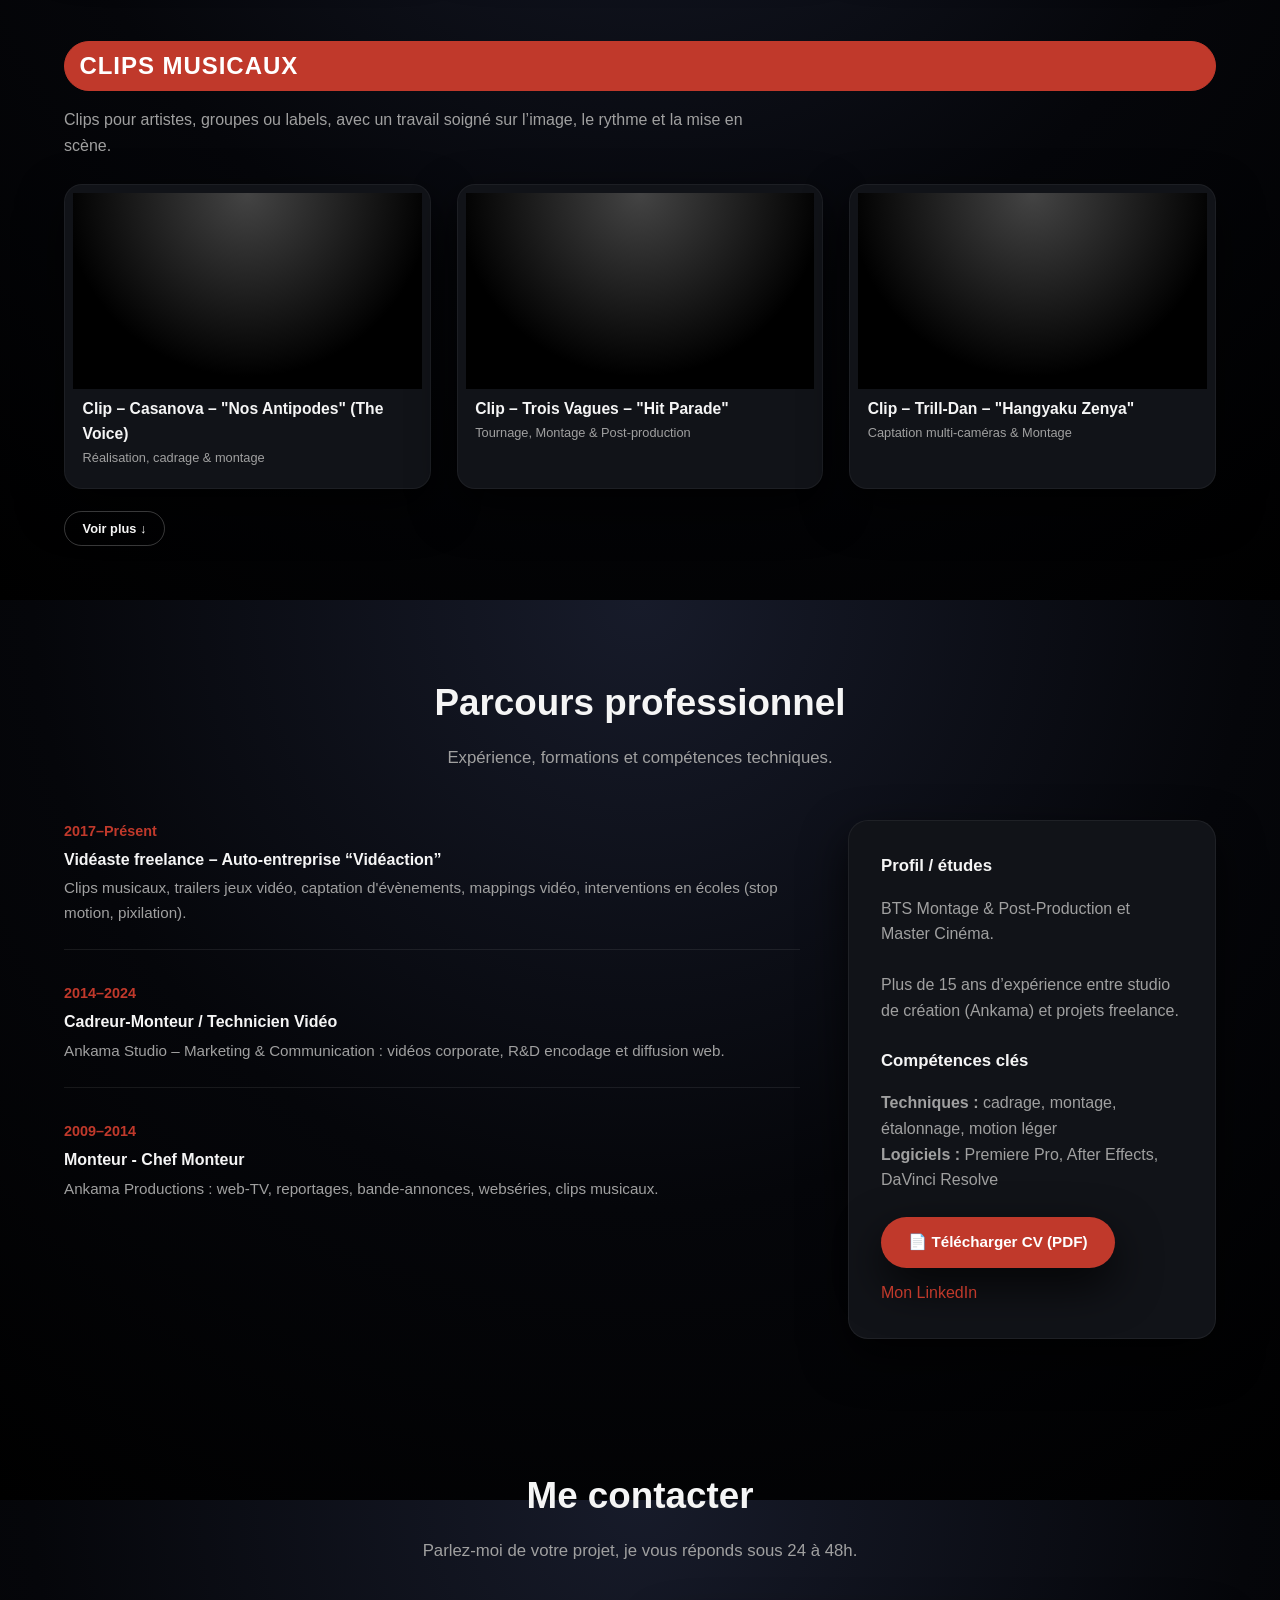
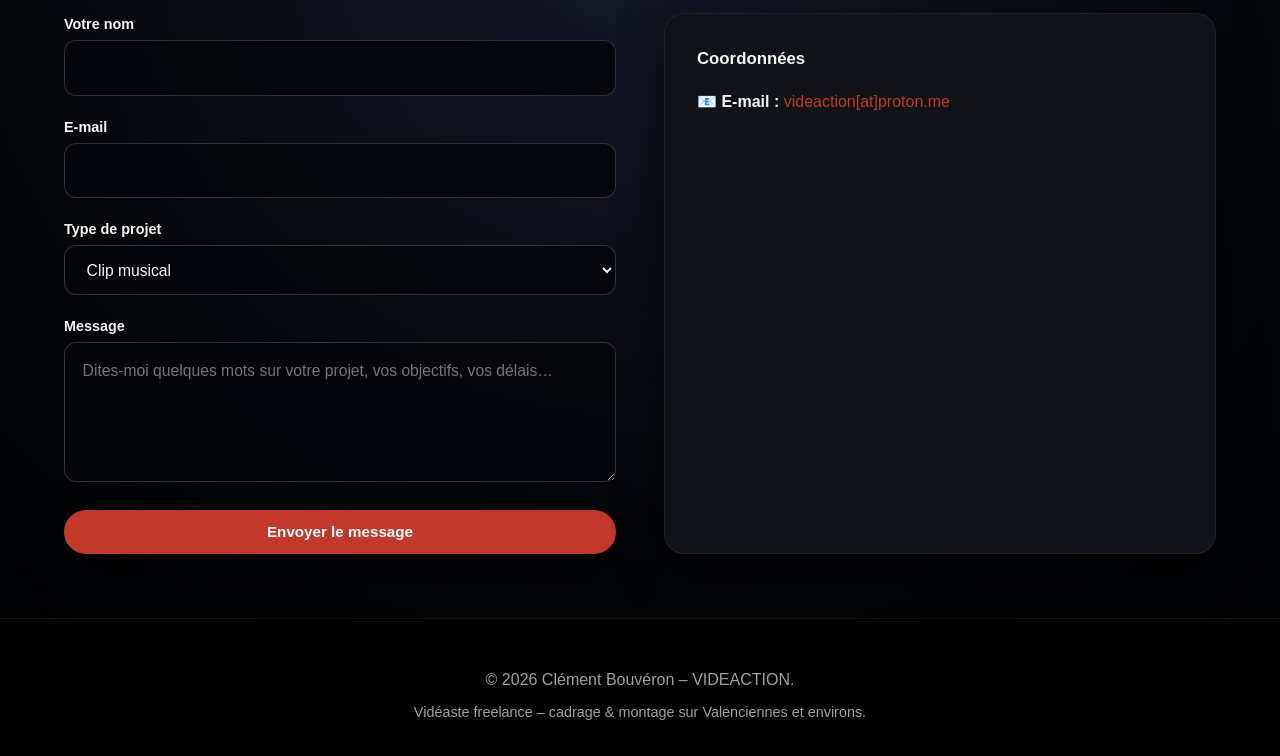
==== commit 956c8ecb: "Update index.html - Wistia ok" ====
--- a/index.html
+++ b/index.html
@@ -1131,7 +1131,7 @@
             </div>
             <div class="project-body">
               <p class="project-title">Film de présentation – école ESMOD</p>
-              <p class="project-type">Corporate / tournage &amp; montage</p>
+              <p class="project-type">Corporate / Tournage &amp; Montage</p>
             </div>
           </div>
 
@@ -1157,7 +1157,7 @@
             </div>
             <div class="project-body">
               <p class="project-title">Reportage – UX Camp 2024</p>
-              <p class="project-type">Captation événement professionnel &amp; montage recap</p>
+              <p class="project-type">Captation événement professionnel &amp; Montage recap</p>
             </div>
           </div>
         </div>
@@ -1172,8 +1172,8 @@
               <div class="thumb-play">▶</div>
             </div>
             <div class="project-body">
-              <p class="project-title">Film institutionnel – YouTube</p>
-              <p class="project-type">Corporate / tournage &amp; montage</p>
+              <p class="project-title">Making-Of "Animez Moi" (Fête de l'Anim')</p>
+              <p class="project-type">Reportage / Evènement</p>
             </div>
           </div>
 
@@ -1185,8 +1185,8 @@
               <div class="thumb-play">▶</div>
             </div>
             <div class="project-body">
-              <p class="project-title">Film institutionnel – Vimeo</p>
-              <p class="project-type">Film de présentation &amp; communication</p>
+              <p class="project-title">Mapping Hospice Comtesse</p>
+              <p class="project-type">Montage / Film de présentation</p>
             </div>
           </div>
 
@@ -1198,8 +1198,8 @@
               <div class="thumb-play">▶</div>
             </div>
             <div class="project-body">
-              <p class="project-title">Reportage – Entreprises &amp; Collectivités</p>
-              <p class="project-type">Reportage terrain &amp; montage</p>
+              <p class="project-title">Film Corporate - ANKAMA RSE</p>
+              <p class="project-type">Cadrage &amp; Montage - Communication B2B</p>
             </div>
           </div>
         </div>
@@ -1241,7 +1241,7 @@
             </div>
             <div class="project-body">
               <p class="project-title">Clip – Trois Vagues – "Hit Parade"</p>
-              <p class="project-type">Tournage, montage &amp; post‑production</p>
+              <p class="project-type">Tournage, Montage &amp; Post‑production</p>
             </div>
           </div>
 
@@ -1254,7 +1254,7 @@
             </div>
             <div class="project-body">
               <p class="project-title">Clip – Trill-Dan – "Hangyaku Zenya"</p>
-              <p class="project-type">Captation multi‑caméras &amp; montage</p>
+              <p class="project-type">Captation multi‑caméras &amp; Montage</p>
             </div>
           </div>
         </div>
@@ -1272,7 +1272,7 @@
               <p class="project-title">
                 Session live – Cover PNL "À l'ammoniaque" – III Vagues
               </p>
-              <p class="project-type">Captation multi‑caméras &amp; montage</p>
+              <p class="project-type">Captation multi‑caméras &amp; Montage</p>
             </div>
           </div>
 
@@ -1285,7 +1285,7 @@
             </div>
             <div class="project-body">
               <p class="project-title">Clip – "Le Bonheur" – Gauthier Galand &amp; Justine Raux</p>
-              <p class="project-type">Réalisation, tournage &amp; montage</p>
+              <p class="project-type">Réalisation, Tournage &amp; Montage</p>
             </div>
           </div>
 
@@ -1298,7 +1298,7 @@
             </div>
             <div class="project-body">
               <p class="project-title">Clip – TROIS VAGUES – "Des gens heureux"</p>
-              <p class="project-type">Tournage &amp; montage</p>
+              <p class="project-type">Tournage &amp; Montage</p>
             </div>
           </div>
         </div>
@@ -1529,26 +1529,54 @@
       });
     });
 
-    // 2) Wistia : clic sur overlay -> .play() via API Aurora
+    // 2) Wistia : clic sur ▶, overlay retiré pendant la lecture, puis remis en fin
     document.querySelectorAll('.project-thumb.thumb-overlay').forEach(wrapper => {
       const wistiaEl = wrapper.querySelector('wistia-player');
       const thumbPlay = wrapper.querySelector('.thumb-play');
 
-      if (wistiaEl && thumbPlay) {
-        thumbPlay.style.pointerEvents = 'auto';
-
-        const startPlay = (e) => {
-          if (e) e.stopPropagation();
-          try {
-            wistiaEl.play(); // Aurora player API
-          } catch (err) {
-            console.warn('Wistia play error', err);
-          }
-        };
-
-        thumbPlay.addEventListener('click', startPlay);
-        wrapper.addEventListener('click', startPlay);
-      }
+      if (!wistiaEl || !thumbPlay) return;
+
+      // On mémorise l'état initial de l'overlay
+      const initialOverlayHTML = thumbPlay.outerHTML;
+      const initialHasOverlayClass = wrapper.classList.contains('thumb-overlay');
+
+      thumbPlay.style.pointerEvents = 'auto';
+
+      const startPlay = (e) => {
+        if (e) e.stopPropagation();
+        try {
+          wistiaEl.play();
+        } catch (err) {
+          console.warn('Wistia play error', err);
+        }
+        thumbPlay.remove();
+        wrapper.classList.remove('thumb-overlay');
+      };
+
+      thumbPlay.addEventListener('click', startPlay);
+
+      // Événement de fin via l'API Aurora
+      wistiaEl.addEventListener('ended', () => {
+        try {
+          wistiaEl.currentTime = 0;
+          wistiaEl.pause();
+        } catch (err) {
+          console.warn('Wistia reset error', err);
+        }
+
+        // On recrée le bouton ▶
+        wrapper.insertAdjacentHTML('beforeend', initialOverlayHTML);
+        const newThumbPlay = wrapper.querySelector('.thumb-play');
+
+        if (initialHasOverlayClass) {
+          wrapper.classList.add('thumb-overlay');
+        }
+
+        if (newThumbPlay) {
+          newThumbPlay.style.pointerEvents = 'auto';
+          newThumbPlay.addEventListener('click', startPlay);
+        }
+      });
     });
 
     // 3) Vimeo : clic sur vignette -> remplace par iframe autoplay
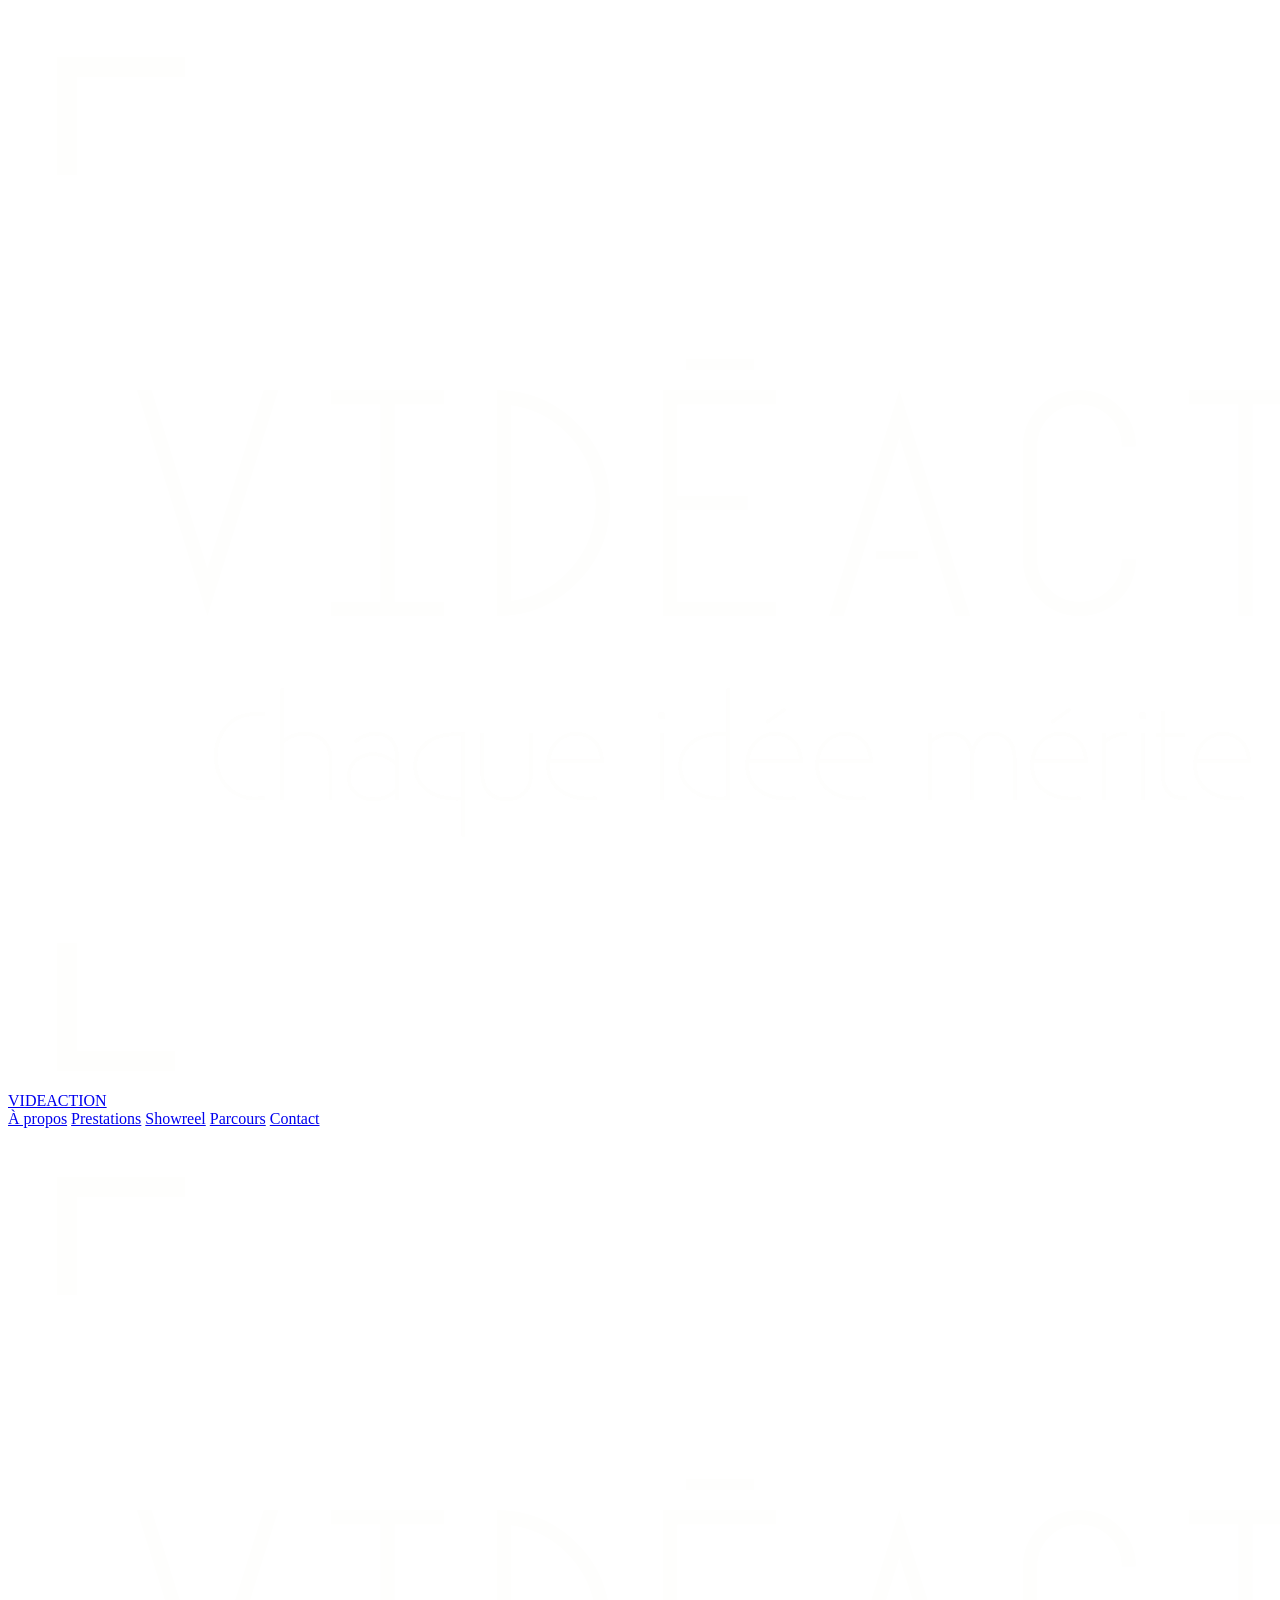
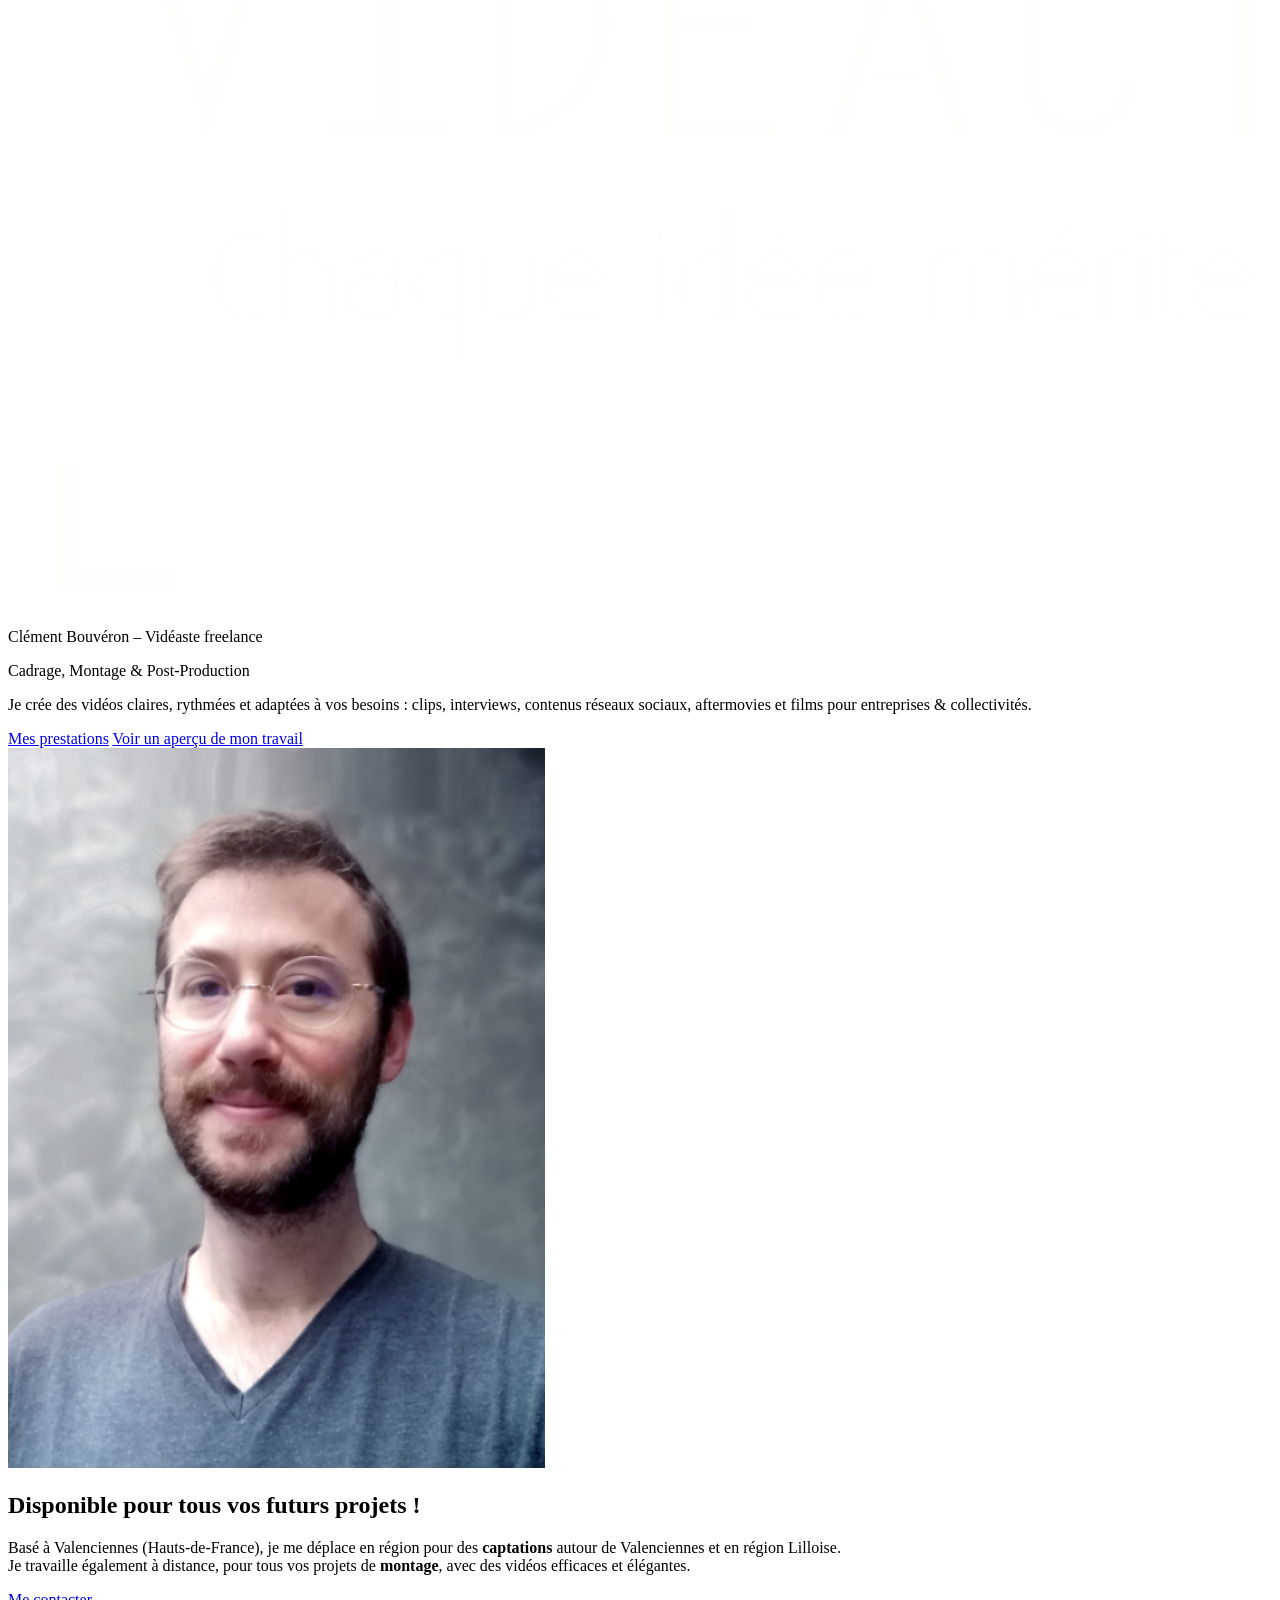
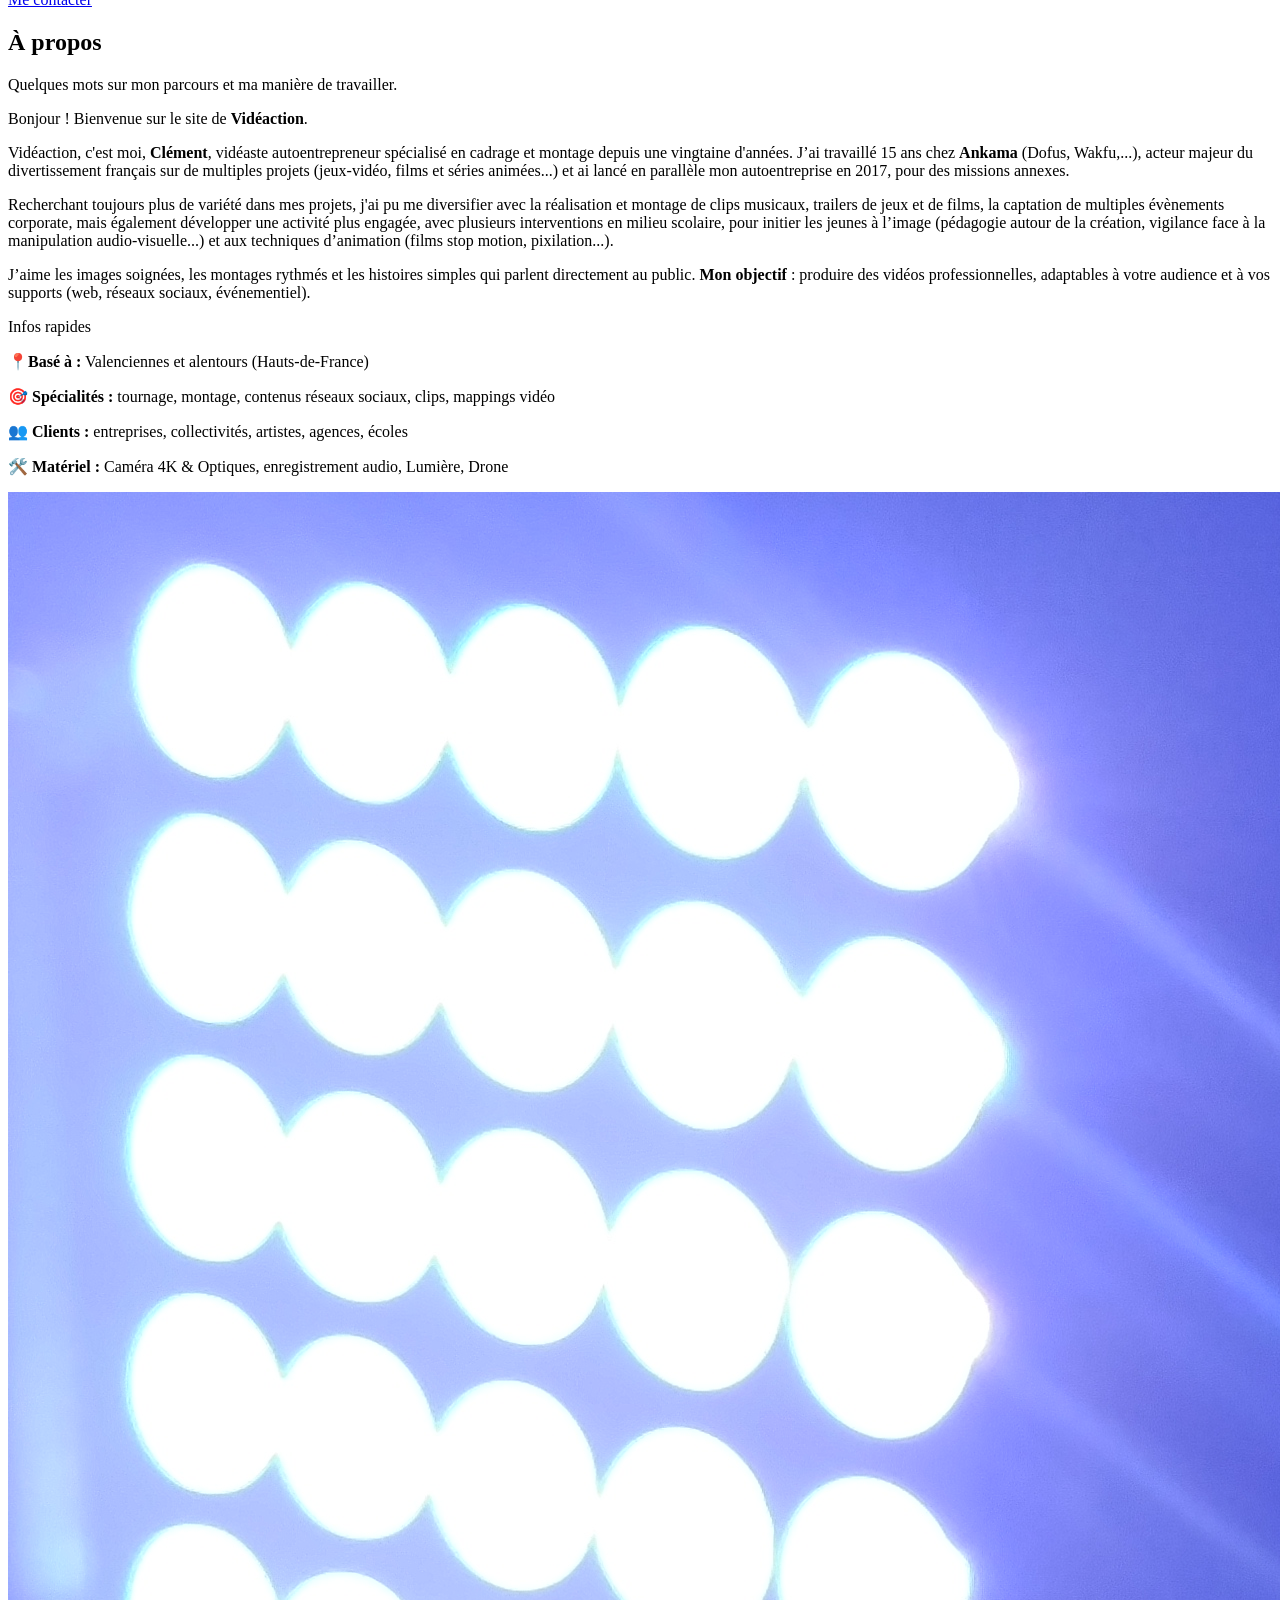
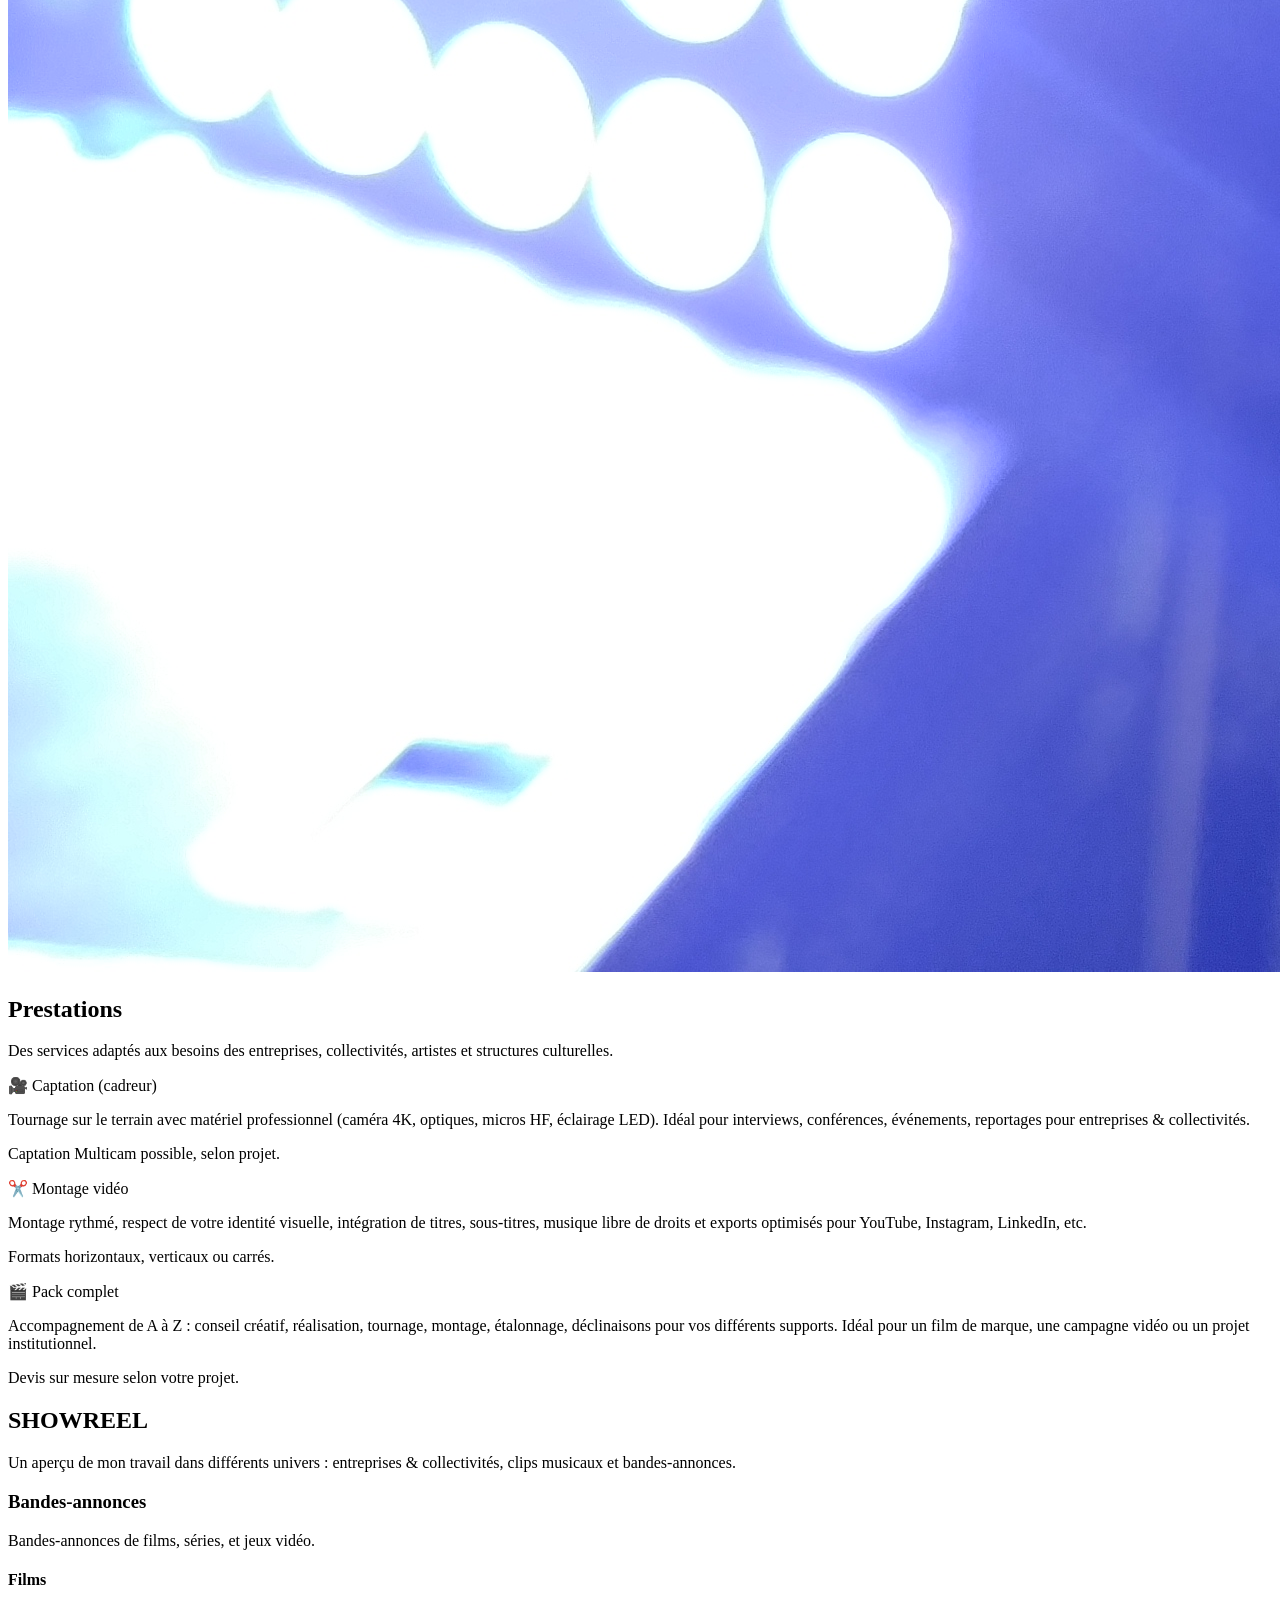
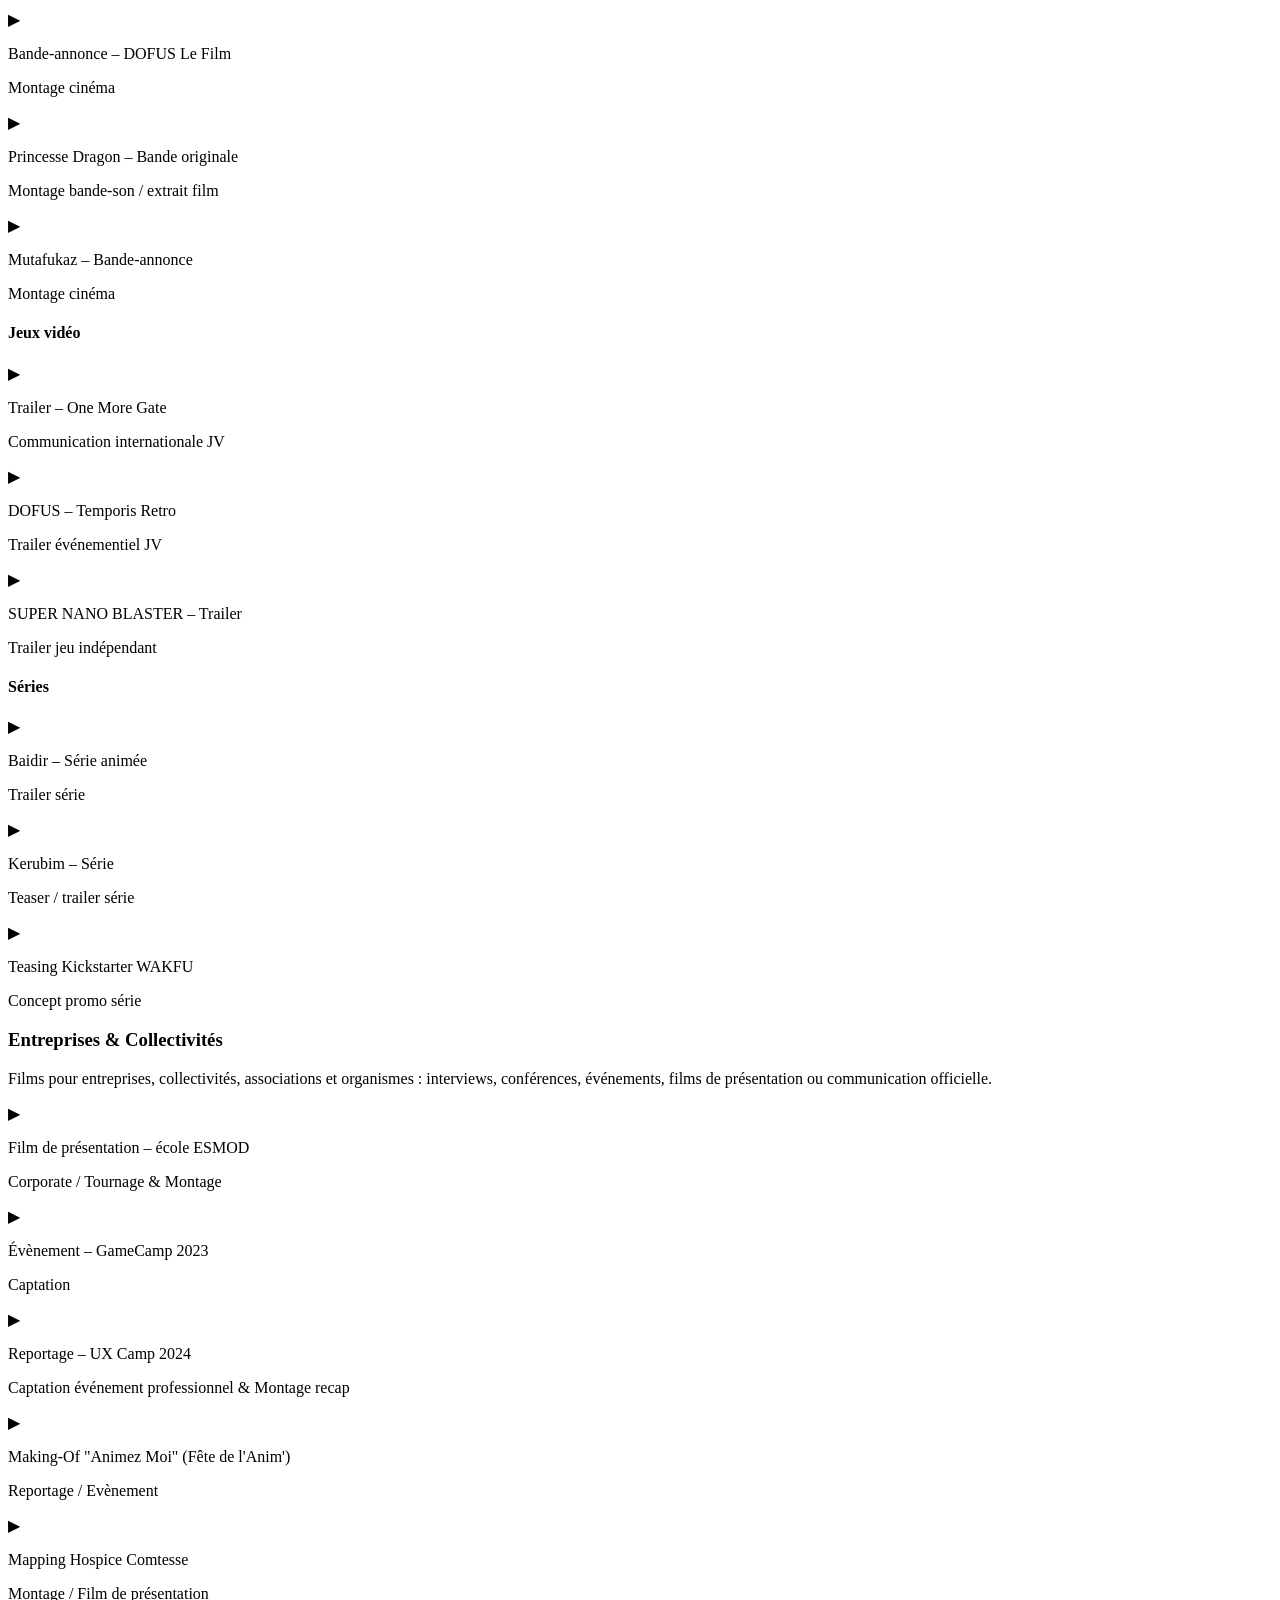
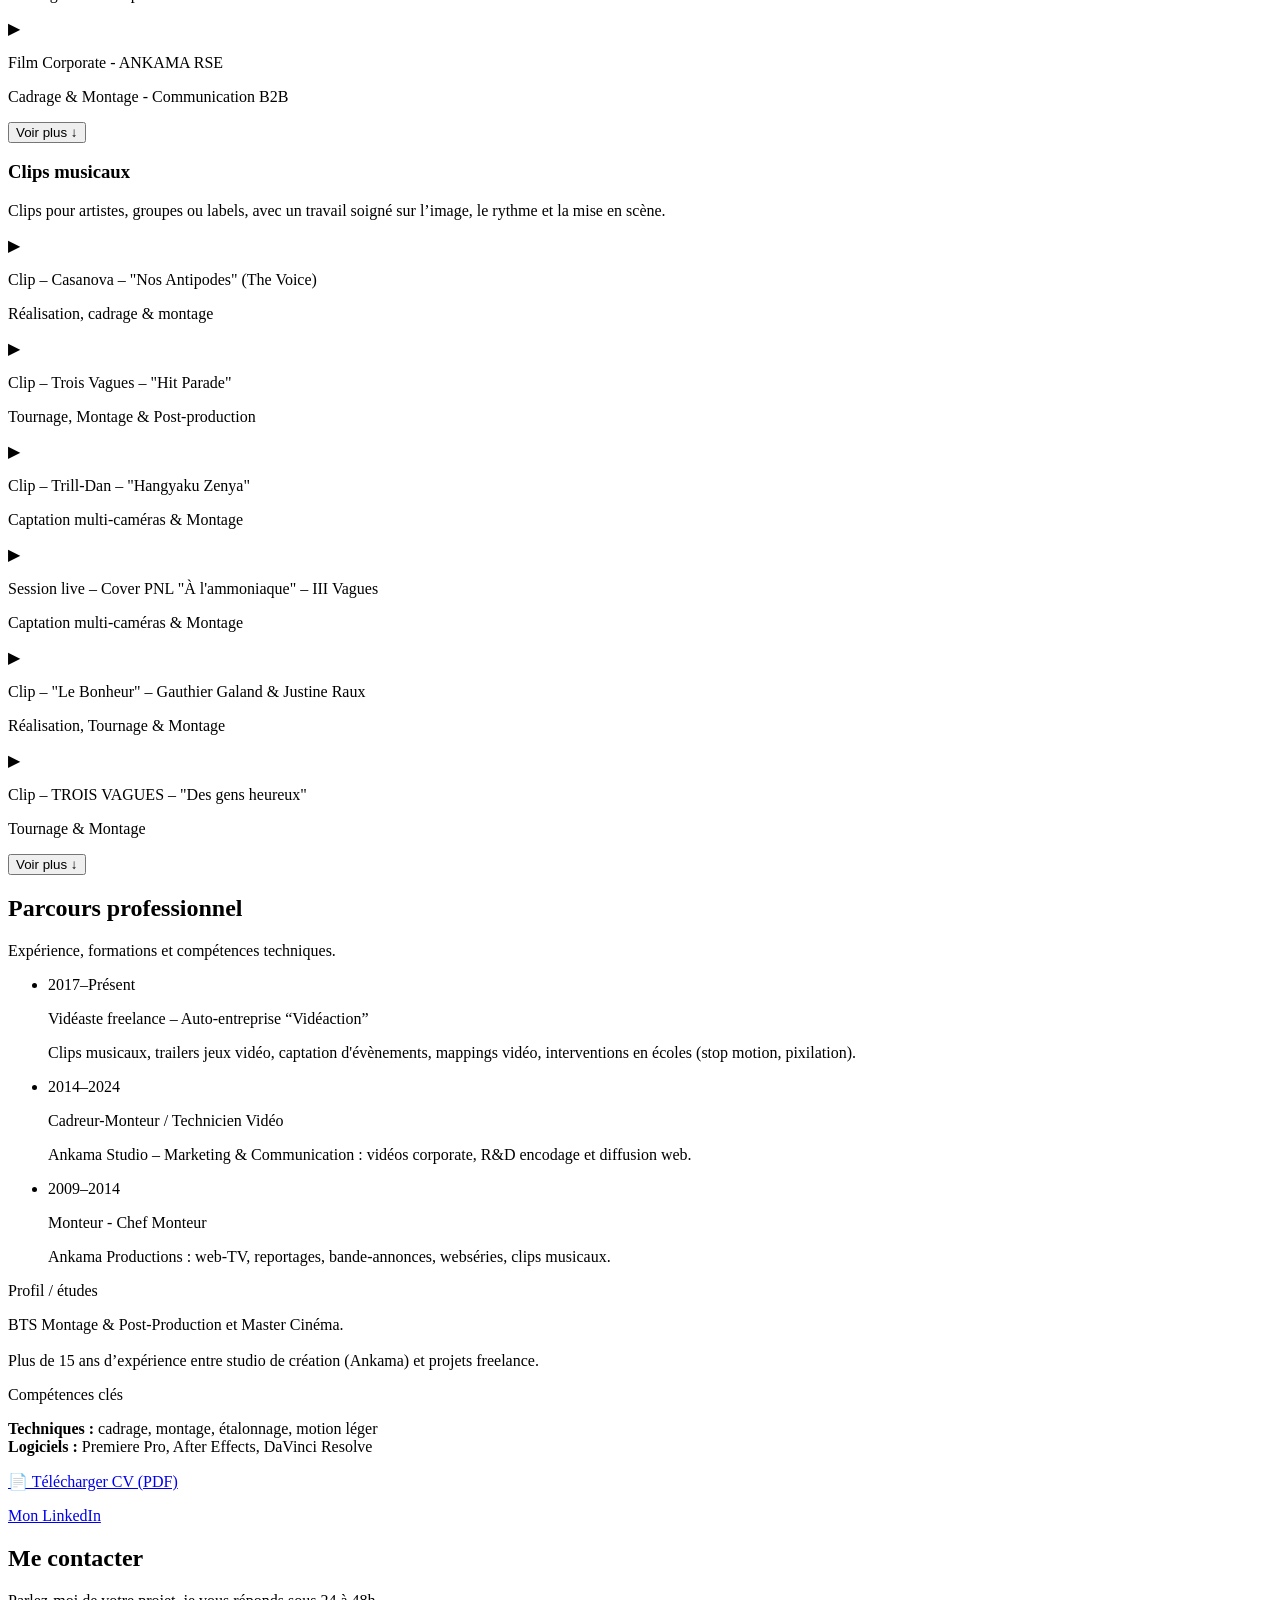
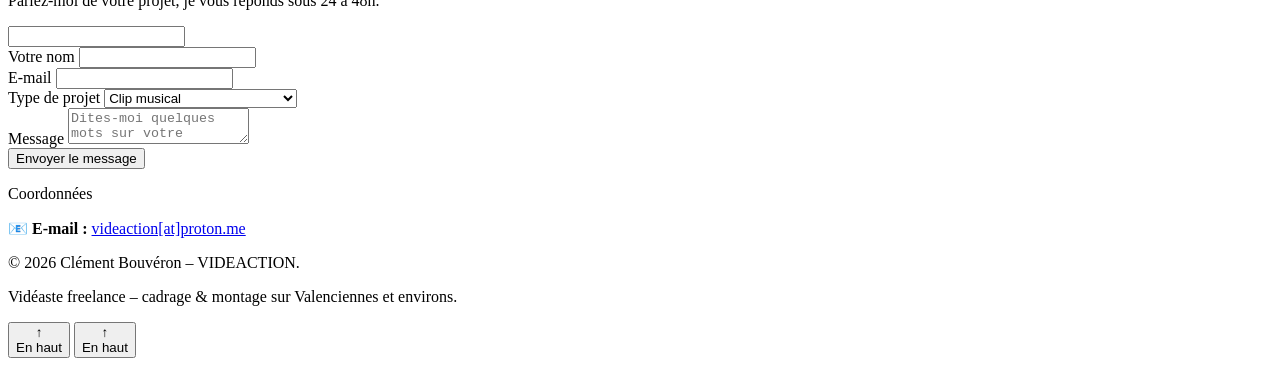
==== commit 4ff9f648: "Update index.html - V2" ====
--- a/index.html
+++ b/index.html
@@ -5,6 +5,13 @@
   <title>Clément Bouvéron – Vidéaste freelance (cadreur & monteur)</title>
   <meta name="viewport" content="width=device-width, initial-scale=1">
   <meta name="description" content="Clément Bouvéron, vidéaste freelance spécialisé en cadrage et montage, basé à Valenciennes. Showreel, prestations, CV et contact.">
+
+  <!-- Open Graph -->
+  <meta property="og:title" content="Clément Bouvéron – Vidéaste freelance (cadreur & monteur)">
+  <meta property="og:description" content="Vidéaste freelance basé à Valenciennes : clips, corporate, aftermovies, bandes-annonces. Showreel, prestations et contact.">
+  <meta property="og:type" content="website">
+  <meta property="og:image" content="logo-videaction.png">
+  <meta property="og:url" content="https://videaction.github.io/">
 
   <link rel="icon" href="data:image/svg+xml,<svg xmlns='http://www.w3.org/2000/svg' viewBox='0 0 100 100'><text y='.9em' font-size='90'>🎥</text></svg>'">
 
@@ -27,800 +34,10 @@
   }
   </script>
 
-  <style>
-  :root {
-    --bg: #05060a;
-    --text: #f5f5f5;
-    --accent: #c0392b;
-    --muted: #a0a0a0;
-    --card: #111318;
-    --shadow: 0 18px 45px rgba(0,0,0,0.75);
-  }
-
-  * {
-    box-sizing: border-box;
-    margin: 0;
-    padding: 0;
-  }
-
-  html, body {
-    height: 100%;
-  }
-
-  body {
-    font-family: -apple-system, BlinkMacSystemFont, 'Segoe UI', Inter, sans-serif;
-    background: radial-gradient(circle at top, #171b2a 0, #05060a 55%, #000000 100%);
-    color: var(--text);
-    line-height: 1.6;
-    scroll-behavior: smooth;
-  }
-
-  a {
-    color: var(--accent);
-    text-decoration: none;
-  }
-
-  a:hover {
-    opacity: 0.9;
-  }
-
-  .container {
-    width: 100%;
-    max-width: 1200px;
-    margin: 0 auto;
-    padding: 0 1.5rem;
-  }
-
-  /* HEADER GLOBAL (logo + nav) */
-  .site-header {
-    position: sticky;
-    top: 0;
-    z-index: 50;
-    backdrop-filter: blur(14px);
-    background: linear-gradient(to bottom, rgba(5,6,10,0.95), rgba(5,6,10,0.6));
-    border-bottom: 1px solid rgba(255,255,255,0.06);
-  }
-
-  .site-header-inner {
-    display: flex;
-    align-items: center;
-    justify-content: space-between;
-    padding: 0.75rem 1.5rem;
-    max-width: 1200px;
-    margin: 0 auto;
-  }
-
-  .logo-block {
-    display: flex;
-    align-items: center;
-    gap: 0.75rem;
-  }
-
-  .logo-link {
-    display: inline-flex;
-    align-items: center;
-    gap: 0.5rem;
-    color: inherit;
-  }
-
-  .logo-img {
-    height: 32px;
-    width: auto;
-    display: block;
-  }
-
-  .logo-text {
-    font-weight: 700;
-    letter-spacing: 0.12em;
-    font-size: 0.85rem;
-    text-transform: uppercase;
-    color: var(--muted);
-  }
-
-  .main-nav {
-    display: flex;
-    gap: 1.25rem;
-    font-size: 0.9rem;
-  }
-
-  .main-nav a {
-    color: var(--muted);
-    font-weight: 500;
-  }
-
-  .main-nav a:hover {
-    color: var(--text);
-  }
-
-  @media (max-width: 768px) {
-    .main-nav {
-      display: none;
-    }
-    .site-header-inner {
-      padding-inline: 1rem;
-    }
-  }
-
-  /* HERO */
-  header {
-    min-height: 80vh;
-    display: flex;
-    align-items: center;
-    justify-content: center;
-    padding: 3rem 0 2rem;
-  }
-
-  .hero {
-    display: grid;
-    grid-template-columns: minmax(0, 2fr) minmax(0, 1.1fr);
-    gap: 3rem;
-    align-items: center;
-  }
-
-  @media (max-width: 768px) {
-    .hero {
-      grid-template-columns: 1fr;
-      text-align: center;
-      gap: 2rem;
-    }
-  }
-
-  .hero-logo-large {
-    margin-bottom: 1.8rem;
-  }
-
-  .hero-logo-img {
-    max-width: 360px;
-    width: 100%;
-    height: auto;
-    display: block;
-    filter: drop-shadow(0 12px 35px rgba(0,0,0,0.8));
-  }
-
-  @media (max-width: 768px) {
-    .hero-logo-large {
-      display: flex;
-      justify-content: center;
-    }
-  }
-
-  .hero-name-tag-row {
-    display: flex;
-    align-items: center;
-    gap: 0.75rem;
-    margin-bottom: 0.4rem;
-    flex-wrap: wrap;
-  }
-
-  @media (max-width: 768px) {
-    .hero-name-tag-row {
-      justify-content: center;
-      text-align: center;
-    }
-  }
-
-  .hero-subtitle-name {
-    font-size: 1.2rem;
-    font-weight: 600;
-  }
-
-  .role-tag {
-    display: inline-flex;
-    align-items: center;
-    padding: 0.35rem 0.8rem;
-    font-size: 0.85rem;
-    border-radius: 999px;
-    background: rgba(192,57,43,0.16);
-    color: var(--accent);
-    text-transform: uppercase;
-    letter-spacing: 0.06em;
-    font-weight: 600;
-    margin-top: 0.35rem;
-  }
-
-  .hero-subtitle {
-    font-size: 1.05rem;
-    color: var(--muted);
-    margin-top: 0.6rem;
-    margin-bottom: 1.75rem;
-    max-width: 520px;
-  }
-
-  .hero-buttons {
-    display: flex;
-    flex-wrap: wrap;
-    gap: 1rem;
-    margin-top: 1rem;
-  }
-
-  @media (max-width: 768px) {
-    .hero-subtitle {
-      margin-left: auto;
-      margin-right: auto;
-    }
-    .hero-buttons {
-      justify-content: center;
-    }
-  }
-
-  .btn {
-    display: inline-flex;
-    align-items: center;
-    justify-content: center;
-    padding: 0.85rem 1.7rem;
-    border-radius: 999px;
-    border: none;
-    cursor: pointer;
-    font-weight: 600;
-    font-size: 0.95rem;
-    text-decoration: none;
-    transition: all 0.2s ease;
-    white-space: nowrap;
-  }
-
-  .btn-primary {
-    background: var(--accent);
-    color: #ffffff;
-    box-shadow: var(--shadow);
-  }
-
-  .btn-primary:hover {
-    transform: translateY(-1px);
-    box-shadow: 0 22px 55px rgba(0,0,0,0.9);
-  }
-
-  .btn-secondary {
-    background: transparent;
-    color: var(--text);
-    border: 1px solid rgba(255,255,255,0.22);
-  }
-
-  .btn-secondary:hover {
-    background: rgba(255,255,255,0.04);
-  }
-
-  /* SECTIONS */
-  section {
-    padding: 4rem 0;
-  }
-
-  #showreel {
-    padding-top: 3.5rem;
-    padding-bottom: 4rem;
-  }
-
-  .section-title {
-    font-size: clamp(1.5rem, 4vw, 2.3rem);
-    margin-bottom: 0.75rem;
-    text-align: center;
-  }
-
-  .section-subtitle {
-    color: var(--muted);
-    margin-bottom: 3rem;
-    text-align: center;
-    font-size: 1.05rem;
-    max-width: 640px;
-    margin-left: auto;
-    margin-right: auto;
-  }
-
-  .card {
-    background: var(--card);
-    border-radius: 20px;
-    padding: 2rem;
-    box-shadow: var(--shadow);
-    border: 1px solid rgba(255,255,255,0.06);
-  }
-
-  /* ABOUT */
-  .about-grid {
-    display: grid;
-    gap: 3rem;
-  }
-
-  @media (min-width: 900px) {
-    .about-grid {
-      grid-template-columns: 1.7fr 1.3fr;
-    }
-  }
-
-  .about-photo-card {
-    padding: 0;
-    overflow: hidden;
-  }
-
-  .about-photo-wrapper {
-    width: 100%;
-    height: 100%;
-    max-height: 340px;
-    overflow: hidden;
-    border-radius: 20px;
-  }
-
-  .about-photo {
-    width: 100%;
-    height: 100%;
-    object-fit: cover;
-    object-position: center;
-    display: block;
-  }
-
-  .profile-card {
-    display: flex;
-    flex-direction: column;
-    gap: 1rem;
-    align-items: flex-start;
-  }
-
-  .profile-photo-wrapper {
-    width: 128px;
-    height: 128px;
-    border-radius: 999px;
-    overflow: hidden;
-    border: 2px solid rgba(255,255,255,0.18);
-    display: flex;
-    align-items: center;
-    justify-content: center;
-    background: #000;
-  }
-
-  .profile-photo {
-    width: 100%;
-    height: 100%;
-    object-fit: cover;
-    object-position: center 0%;
-    display: block;
-  }
-
-  .profile-text-and-cta {
-    display: flex;
-    flex-direction: column;
-    gap: 0.9rem;
-    width: 100%;
-  }
-
-  .profile-cta-btn {
-    align-self: flex-end;
-  }
-
-  @media (max-width: 768px) {
-    .profile-card {
-      align-items: center;
-      text-align: center;
-    }
-    .profile-text-and-cta {
-      align-items: center;
-      text-align: center;
-    }
-    .profile-cta-btn {
-      align-self: center;
-    }
-  }
-
-  /* SHOWREEL / VIDEOS */
-  .video-wrapper {
-    position: relative;
-    padding-bottom: 56.25%;
-    height: 0;
-    overflow: hidden;
-    border-radius: 20px;
-    box-shadow: var(--shadow);
-    margin-bottom: 3rem;
-    background: #000;
-  }
-
-  .video-wrapper iframe {
-    position: absolute;
-    top: 0;
-    left: 0;
-    width: 100%;
-    height: 100%;
-    border: 0;
-  }
-
-  .projects-grid {
-    display: grid;
-    grid-template-columns: repeat(auto-fit, minmax(260px, 1fr));
-    gap: 1.6rem;
-    margin-top: 1.6rem;
-  }
-
-  .project-card {
-    background: var(--card);
-    border-radius: 18px;
-    overflow: hidden;
-    box-shadow: var(--shadow);
-    transition: transform 0.3s ease, box-shadow 0.3s ease, border-color 0.2s ease;
-    border: 1px solid rgba(255,255,255,0.05);
-    padding: 0.5rem 0.5rem 0.7rem;
-  }
-
-  .project-card:hover {
-    transform: translateY(-4px);
-    box-shadow: 0 18px 45px rgba(0,0,0,0.9);
-    border-color: rgba(192,57,43,0.45);
-  }
-
-  .project-thumb {
-    background: radial-gradient(circle at top, #444 0, #000 70%);
-    aspect-ratio: 16 / 9;
-    position: relative;
-  }
-
-  .project-thumb iframe {
-    width: 100%;
-    height: 100%;
-    border: 0;
-    display: block;
-  }
-
-  .project-body {
-    padding: 0.45rem 0.6rem 0.5rem;
-  }
-
-  .project-title {
-    font-weight: 700;
-    margin-bottom: 0.12rem;
-    font-size: 0.98rem;
-  }
-
-  .project-type {
-    font-size: 0.8rem;
-    color: var(--muted);
-  }
-
-  /* Variantes Bandes-annonces */
-  .projects-grid.ba-grid {
-    grid-template-columns: repeat(auto-fit, minmax(220px, 1fr));
-    gap: 0.75rem;
-    margin-top: 0.25rem;
-  }
-
-  .project-card.ba-card {
-    border-radius: 12px;
-    padding: 0.25rem 0.25rem 0.4rem;
-  }
-
-  .project-card.ba-card .project-thumb {
-    aspect-ratio: 16 / 9;
-    background: #000;
-  }
-
-  .project-card.ba-card .project-body {
-    padding: 0.3rem 0.4rem 0.35rem;
-  }
-
-  .project-card.ba-card .project-title {
-    font-size: 0.86rem;
-    margin-bottom: 0.08rem;
-  }
-
-  .project-card.ba-card .project-type {
-    font-size: 0.76rem;
-  }
-
-  .ba-subtitle {
-    color: var(--muted);
-    margin-bottom: 0.5rem;
-    max-width: 700px;
-  }
-
-  .ba-subheading {
-    font-size: 1.05rem;
-    margin-top: 0.6rem;
-    margin-bottom: 0.2rem;
-  }
-
-  /* Barres rouges pour titres de sous-sections */
-  .showreel-subsection-title {
-    display: block;
-    padding: 0.3rem 0.9rem;
-    border: 1px solid var(--accent);
-    border-radius: 999px;
-    text-transform: uppercase;
-    letter-spacing: 0.04em;
-    background: var(--accent);
-    color: #ffffff;
-  }
-
-  /* SERVICES */
-  .services-grid {
-    display: grid;
-    grid-template-columns: repeat(auto-fit, minmax(280px, 1fr));
-    gap: 2rem;
-  }
-
-  .service-title {
-    font-weight: 700;
-    margin-bottom: 0.75rem;
-    font-size: 1.15rem;
-  }
-
-  .service-desc {
-    color: var(--muted);
-    margin-bottom: 1rem;
-    line-height: 1.5;
-    font-size: 0.98rem;
-  }
-
-  .service-meta {
-    font-size: 0.9rem;
-    color: var(--muted);
-    font-style: italic;
-  }
-
-  /* CV */
-  .cv-grid {
-    display: grid;
-    gap: 3rem;
-  }
-
-  @media (min-width: 800px) {
-    .cv-grid {
-      grid-template-columns: 2fr 1fr;
-    }
-  }
-
-  .cv-list {
-    list-style: none;
-  }
-
-  .cv-item {
-    margin-bottom: 2rem;
-    padding-bottom: 1.5rem;
-    border-bottom: 1px solid rgba(255,255,255,0.08);
-  }
-
-  .cv-item:last-child {
-    border-bottom: none;
-  }
-
-  .cv-year {
-    font-size: 0.9rem;
-    color: var(--accent);
-    font-weight: 600;
-    margin-bottom: 0.25rem;
-  }
-
-  .cv-role {
-    font-weight: 700;
-    margin-bottom: 0.25rem;
-  }
-
-  .cv-place {
-    font-size: 0.95rem;
-    color: var(--muted);
-  }
-
-  /* CONTACT */
-  .contact-grid {
-    display: grid;
-    gap: 3rem;
-  }
-
-  @media (min-width: 800px) {
-    .contact-grid {
-      grid-template-columns: 1fr 1fr;
-    }
-  }
-
-  form {
-    display: grid;
-    gap: 1.25rem;
-  }
-
-  label {
-    font-weight: 600;
-    margin-bottom: 0.25rem;
-    display: block;
-    font-size: 0.9rem;
-  }
-
-  input, textarea, select {
-    width: 100%;
-    padding: 0.9rem 1.1rem;
-    border-radius: 12px;
-    border: 1px solid rgba(255,255,255,0.18);
-    font: inherit;
-    font-size: 0.98rem;
-    background: rgba(5,6,10,0.9);
-    color: var(--text);
-    transition: border-color 0.2s ease, background-color 0.2s ease;
-  }
-
-  input:focus, textarea:focus, select:focus {
-    outline: none;
-    border-color: var(--accent);
-    background: rgba(10,12,18,1);
-  }
-
-  textarea {
-    min-height: 140px;
-    resize: vertical;
-  }
-
-  /* FOOTER */
-  footer {
-    padding: 3rem 0 2rem;
-    text-align: center;
-    color: var(--muted);
-    border-top: 1px solid rgba(255,255,255,0.08);
-    background: rgba(0,0,0,0.7);
-  }
-
-  /* BOUTONS RETOUR EN HAUT */
-  .back-to-top,
-  .back-to-top-top {
-    position: fixed;
-    width: 44px;
-    height: 44px;
-    border-radius: 999px;
-    border: none;
-    background: rgba(0,0,0,0.75);
-    color: #fff;
-    display: flex;
-    align-items: center;
-    justify-content: center;
-    cursor: pointer;
-    box-shadow: 0 14px 35px rgba(0,0,0,0.9);
-    opacity: 0;
-    visibility: hidden;
-    transition: opacity 0.2s ease, visibility 0.2s ease, transform 0.2s ease;
-    z-index: 60;
-  }
-
-  .back-to-top {
-    bottom: 20px;
-    right: 20px;
-  }
-
-  .back-to-top-top {
-    top: 60px;
-    left: 50%;
-    transform: translateX(-50%);
-  }
-
-  .back-to-top:hover {
-    transform: translateY(-2px);
-    background: rgba(0,0,0,0.9);
-  }
-
-  .back-to-top-top:hover {
-    transform: translateX(-50%) translateY(-2px);
-    background: rgba(0,0,0,0.9);
-  }
-
-  .back-to-top.show,
-  .back-to-top-top.show {
-    opacity: 1;
-    visibility: visible;
-  }
-
-  .back-to-top span,
-  .back-to-top-top span {
-    font-size: 1.3rem;
-    line-height: 1;
-  }
-
-  .back-to-top-tooltip,
-  .back-to-top-top-tooltip {
-    position: absolute;
-    right: 50%;
-    transform: translateX(50%);
-    background: rgba(0,0,0,0.9);
-    color: #fff;
-    padding: 0.25rem 0.6rem;
-    border-radius: 999px;
-    font-size: 0.7rem;
-    white-space: nowrap;
-    opacity: 0;
-    pointer-events: none;
-    transition: opacity 0.2s ease;
-  }
-
-  .back-to-top-tooltip {
-    bottom: 52px;
-  }
-
-  .back-to-top-top-tooltip {
-    top: 52px;
-  }
-
-  .back-to-top:hover .back-to-top-tooltip,
-  .back-to-top-top:hover .back-to-top-top-tooltip {
-    opacity: 1;
-  }
-
-  @media (max-width: 768px) {
-    .container {
-      padding: 0 1rem;
-    }
-    section {
-      padding: 3.5rem 0;
-    }
-    .projects-grid,
-    .services-grid {
-      grid-template-columns: 1fr;
-    }
-    .back-to-top {
-      bottom: 16px;
-      right: 16px;
-    }
-    .back-to-top-top {
-      top: 56px;
-    }
-  }
-
-  /* Placeholders Wistia */
-  wistia-player[media-id='cf88q5fgww']:not(:defined),
-  wistia-player[media-id='z2lm1s83tp']:not(:defined),
-  wistia-player[media-id='94u3wxyxyd']:not(:defined),
-  wistia-player[media-id='hxnfjv3lup']:not(:defined) {
-    background: center / contain no-repeat url('https://fast.wistia.com/embed/medias/cf88q5fgww/swatch');
-    display: block;
-    filter: blur(5px);
-    padding-top: 56.25%;
-  }
-
-  /* Show more / less */
-  .hidden {
-    display: none;
-  }
-
-  .see-more-btn {
-    margin-top: 1.4rem;
-    padding: 0.55rem 1.1rem;
-    font-size: 0.8rem;
-    border-radius: 999px;
-  }
-
-  /* Thumbnails YouTube (toutes sections) */
-  .project-thumb.yt-thumb {
-    cursor: pointer;
-    overflow: hidden;
-  }
-
-  .project-thumb .thumb-image {
-    width: 100%;
-    height: 100%;
-    background-size: cover;
-    background-position: center;
-  }
-
-  /* Overlay play commun (YouTube, Wistia, Vimeo) */
-  .project-thumb.thumb-overlay {
-    position: relative;
-    cursor: pointer;
-  }
-
-  .project-thumb .thumb-play {
-    position: absolute;
-    inset: 0;
-    display: flex;
-    align-items: center;
-    justify-content: center;
-    font-size: 3rem;
-    color: #ffffff;
-    text-shadow: 0 0 12px rgba(0,0,0,0.75);
-    background: radial-gradient(circle at center, rgba(0,0,0,0.15), rgba(0,0,0,0.55));
-    opacity: 0;
-    transition: opacity 0.2s ease;
-    pointer-events: none;
-  }
-
-  .project-thumb.yt-thumb:hover .thumb-play,
-  .project-thumb.thumb-overlay:hover .thumb-play,
-  .project-thumb.vimeo-thumb:hover .thumb-play {
-    opacity: 1;
-  }
-
-  .project-thumb.vimeo-thumb {
-    cursor: pointer;
-    overflow: hidden;
-  }
-  </style>
+  <!-- CSS externalisé -->
+  <link rel="stylesheet" href="styles.css">
 </head>
+
 <body id="top">
   <!-- HEADER -->
   <div class="site-header">
@@ -831,7 +48,7 @@
           <span class="logo-text">VIDEACTION</span>
         </a>
       </div>
-      <nav class="main-nav">
+      <nav class="main-nav" aria-label="Navigation principale">
         <a href="#about">À propos</a>
         <a href="#services">Prestations</a>
         <a href="#showreel">Showreel</a>
@@ -841,6 +58,7 @@
     </div>
   </div>
 
+  <!-- HERO -->
   <header>
     <div class="container">
       <div class="hero">
@@ -855,8 +73,7 @@
           </div>
           <p class="role-tag">Cadrage, Montage &amp; Post-Production</p>
           <p class="hero-subtitle">
-            Je crée des vidéos claires, rythmées et adaptées à vos besoins : clips, interviews,
-            contenus réseaux sociaux, aftermovies et films pour entreprises & collectivités.
+            Je crée des vidéos claires, rythmées et adaptées à vos besoins : clips, interviews, contenus réseaux sociaux, aftermovies et films pour entreprises & collectivités.
           </p>
           <div class="hero-buttons">
             <a href="#services" class="btn btn-secondary">Mes prestations</a>
@@ -870,11 +87,10 @@
           </div>
           <div class="profile-text-and-cta">
             <div>
-              <h2 style="margin-bottom:0.6rem; font-size:1.2rem;">Disponible pour tous vos futurs projets !</h2>
-              <p style="color:var(--muted); font-size:0.98rem;">
-                Basé à Valenciennes (Hauts-de-France), je me déplace en région pour des
-                <strong>captations</strong> autour de Valenciennes et en région Lilloise. <br>Je travaille également à distance,
-                pour tous vos projets de <strong>montage</strong>, avec des vidéos efficaces et élégantes.
+              <h2 class="profile-title">Disponible pour tous vos futurs projets !</h2>
+              <p class="profile-intro">
+                Basé à Valenciennes (Hauts-de-France), je me déplace en région pour des <strong>captations</strong> autour de Valenciennes et en région Lilloise.<br>
+                Je travaille également à distance, pour tous vos projets de <strong>montage</strong>, avec des vidéos efficaces et élégantes.
               </p>
             </div>
             <a href="#contact" class="btn btn-primary profile-cta-btn">Me contacter</a>
@@ -896,26 +112,19 @@
           <div>
             <p>Bonjour ! Bienvenue sur le site de <strong>Vidéaction</strong>.</p>
             <p>
-              Vidéaction, c'est moi, <strong>Clément</strong>, vidéaste autoentrepreneur spécialisé en cadrage et montage depuis
-              une vingtaine d'années. J’ai travaillé 15 ans chez <strong>Ankama</strong> (Dofus, Wakfu,...),
-              acteur majeur du divertissement français sur de multiples projets (jeux-vidéo, films et séries animées...) et
-              ai lancé en parallèle mon autoentreprise en 2017, pour des missions annexes.
+              Vidéaction, c'est moi, <strong>Clément</strong>, vidéaste autoentrepreneur spécialisé en cadrage et montage depuis une vingtaine d'années.
+              J’ai travaillé 15 ans chez <strong>Ankama</strong> (Dofus, Wakfu,...), acteur majeur du divertissement français sur de multiples projets (jeux-vidéo, films et séries animées...) et ai lancé en parallèle mon autoentreprise en 2017, pour des missions annexes.
             </p>
             <p>
-              Recherchant toujours plus de variété dans mes projets, j'ai pu me diversifier avec la réalisation et montage
-              de clips musicaux, trailers de jeux et de films, la captation de multiples évènements corporate, mais également
-              développer une activité plus engagée, avec plusieurs interventions en milieu scolaire, pour initier les jeunes à
-              l’image (pédagogie autour de la création, vigilance face à la manipulation audio-visuelle...) et aux techniques
-              d’animation (films stop motion, pixilation...).
-            </p>
-            <p style="margin-top:1.5rem;">
+              Recherchant toujours plus de variété dans mes projets, j'ai pu me diversifier avec la réalisation et montage de clips musicaux, trailers de jeux et de films, la captation de multiples évènements corporate, mais également développer une activité plus engagée, avec plusieurs interventions en milieu scolaire, pour initier les jeunes à l’image (pédagogie autour de la création, vigilance face à la manipulation audio-visuelle...) et aux techniques d’animation (films stop motion, pixilation...).
+            </p>
+            <p class="about-last-paragraph">
               J’aime les images soignées, les montages rythmés et les histoires simples qui parlent directement au public.
-              <strong>Mon objectif</strong> : produire des vidéos professionnelles, adaptables à votre audience et à vos supports
-              (web, réseaux sociaux, événementiel).
-            </p>
-
-            <div class="card" style="margin-top:1.75rem;">
-              <p style="font-weight:700; margin-bottom:0.75rem; font-size:1.05rem;">Infos rapides</p>
+              <strong>Mon objectif</strong> : produire des vidéos professionnelles, adaptables à votre audience et à vos supports (web, réseaux sociaux, événementiel).
+            </p>
+
+            <div class="card about-infos-card">
+              <p class="about-infos-title">Infos rapides</p>
               <p><strong>📍Basé à :</strong> Valenciennes et alentours (Hauts-de-France)</p>
               <p><strong>🎯 Spécialités :</strong> tournage, montage, contenus réseaux sociaux, clips, mappings vidéo</p>
               <p><strong>👥 Clients :</strong> entreprises, collectivités, artistes, agences, écoles</p>
@@ -953,8 +162,7 @@
           <div class="card">
             <p class="service-title">✂️ Montage vidéo</p>
             <p class="service-desc">
-              Montage rythmé, respect de votre identité visuelle, intégration de titres, sous-titres, musique libre de droits
-              et exports optimisés pour YouTube, Instagram, LinkedIn, etc.
+              Montage rythmé, respect de votre identité visuelle, intégration de titres, sous-titres, musique libre de droits et exports optimisés pour YouTube, Instagram, LinkedIn, etc.
             </p>
             <p class="service-meta">Formats horizontaux, verticaux ou carrés.</p>
           </div>
@@ -962,8 +170,8 @@
           <div class="card">
             <p class="service-title">🎬 Pack complet</p>
             <p class="service-desc">
-              Accompagnement de A à Z : conseil créatif, réalisation, tournage, montage, étalonnage, déclinaisons pour vos
-              différents supports. Idéal pour un film de marque, une campagne vidéo ou un projet institutionnel.
+              Accompagnement de A à Z : conseil créatif, réalisation, tournage, montage, étalonnage, déclinaisons pour vos différents supports.
+              Idéal pour un film de marque, une campagne vidéo ou un projet institutionnel.
             </p>
             <p class="service-meta">Devis sur mesure selon votre projet.</p>
           </div>
@@ -986,9 +194,7 @@
         </div>
 
         <!-- Bandes-annonces -->
-        <h3 class="showreel-subsection-title" style="font-size:1.5rem; margin-bottom:0.75rem;">
-          Bandes-annonces
-        </h3>
+        <h3 class="showreel-subsection-title">Bandes-annonces</h3>
         <p class="ba-subtitle">Bandes-annonces de films, séries, et jeux vidéo.</p>
 
         <!-- Films -->
@@ -996,8 +202,7 @@
         <div class="projects-grid ba-grid">
           <div class="project-card ba-card">
             <div class="project-thumb yt-thumb">
-              <div class="thumb-image"
-                   style="background-image:url('https://img.youtube.com/vi/8IN7a0GNNJw/hqdefault.jpg');"></div>
+              <div class="thumb-image" style="background-image:url('https://img.youtube.com/vi/8IN7a0GNNJw/hqdefault.jpg');"></div>
               <div class="thumb-play">▶</div>
             </div>
             <div class="project-body">
@@ -1008,8 +213,7 @@
 
           <div class="project-card ba-card">
             <div class="project-thumb yt-thumb">
-              <div class="thumb-image"
-                   style="background-image:url('https://img.youtube.com/vi/_SoUNNF11pw/hqdefault.jpg');"></div>
+              <div class="thumb-image" style="background-image:url('https://img.youtube.com/vi/_SoUNNF11pw/hqdefault.jpg');"></div>
               <div class="thumb-play">▶</div>
             </div>
             <div class="project-body">
@@ -1020,8 +224,7 @@
 
           <div class="project-card ba-card">
             <div class="project-thumb yt-thumb">
-              <div class="thumb-image"
-                   style="background-image:url('https://img.youtube.com/vi/TXgVY7IVljM/hqdefault.jpg');"></div>
+              <div class="thumb-image" style="background-image:url('https://img.youtube.com/vi/TXgVY7IVljM/hqdefault.jpg');"></div>
               <div class="thumb-play">▶</div>
             </div>
             <div class="project-body">
@@ -1032,12 +235,11 @@
         </div>
 
         <!-- Jeux vidéo -->
-        <h4 class="ba-subheading" style="margin-top:0.9rem;">Jeux vidéo</h4>
+        <h4 class="ba-subheading ba-subheading--spaced">Jeux vidéo</h4>
         <div class="projects-grid ba-grid">
           <div class="project-card ba-card">
             <div class="project-thumb yt-thumb">
-              <div class="thumb-image"
-                   style="background-image:url('https://img.youtube.com/vi/Ic3_MAQ77u0/hqdefault.jpg');"></div>
+              <div class="thumb-image" style="background-image:url('https://img.youtube.com/vi/Ic3_MAQ77u0/hqdefault.jpg');"></div>
               <div class="thumb-play">▶</div>
             </div>
             <div class="project-body">
@@ -1048,8 +250,7 @@
 
           <div class="project-card ba-card">
             <div class="project-thumb yt-thumb">
-              <div class="thumb-image"
-                   style="background-image:url('https://img.youtube.com/vi/b-lrH2-JKj8/hqdefault.jpg');"></div>
+              <div class="thumb-image" style="background-image:url('https://img.youtube.com/vi/b-lrH2-JKj8/hqdefault.jpg');"></div>
               <div class="thumb-play">▶</div>
             </div>
             <div class="project-body">
@@ -1060,8 +261,7 @@
 
           <div class="project-card ba-card">
             <div class="project-thumb yt-thumb">
-              <div class="thumb-image"
-                   style="background-image:url('https://img.youtube.com/vi/qa3eG3KYRJ4/hqdefault.jpg');"></div>
+              <div class="thumb-image" style="background-image:url('https://img.youtube.com/vi/qa3eG3KYRJ4/hqdefault.jpg');"></div>
               <div class="thumb-play">▶</div>
             </div>
             <div class="project-body">
@@ -1072,12 +272,11 @@
         </div>
 
         <!-- Séries -->
-        <h4 class="ba-subheading" style="margin-top:0.9rem;">Séries</h4>
+        <h4 class="ba-subheading ba-subheading--spaced">Séries</h4>
         <div class="projects-grid ba-grid">
           <div class="project-card ba-card">
             <div class="project-thumb yt-thumb">
-              <div class="thumb-image"
-                   style="background-image:url('https://img.youtube.com/vi/fJRGLJv2PnI/hqdefault.jpg');"></div>
+              <div class="thumb-image" style="background-image:url('https://img.youtube.com/vi/fJRGLJv2PnI/hqdefault.jpg');"></div>
               <div class="thumb-play">▶</div>
             </div>
             <div class="project-body">
@@ -1088,8 +287,7 @@
 
           <div class="project-card ba-card">
             <div class="project-thumb yt-thumb">
-              <div class="thumb-image"
-                   style="background-image:url('https://img.youtube.com/vi/EvfrNKvEgqY/hqdefault.jpg');"></div>
+              <div class="thumb-image" style="background-image:url('https://img.youtube.com/vi/EvfrNKvEgqY/hqdefault.jpg');"></div>
               <div class="thumb-play">▶</div>
             </div>
             <div class="project-body">
@@ -1100,8 +298,7 @@
 
           <div class="project-card ba-card">
             <div class="project-thumb yt-thumb">
-              <div class="thumb-image"
-                   style="background-image:url('https://img.youtube.com/vi/Wc8Z_o1xQOc/hqdefault.jpg');"></div>
+              <div class="thumb-image" style="background-image:url('https://img.youtube.com/vi/Wc8Z_o1xQOc/hqdefault.jpg');"></div>
               <div class="thumb-play">▶</div>
             </div>
             <div class="project-body">
@@ -1112,12 +309,11 @@
         </div>
 
         <!-- Entreprises & Collectivités -->
-        <h3 class="showreel-subsection-title" style="font-size:1.5rem; margin-top:3rem; margin-bottom:1rem;">
+        <h3 class="showreel-subsection-title showreel-subsection-title--spaced">
           Entreprises &amp; Collectivités
         </h3>
-        <p style="color:var(--muted); margin-bottom:1.1rem; max-width:700px;">
-          Films pour entreprises, collectivités, associations et organismes : interviews, conférences, événements,
-          films de présentation ou communication officielle.
+        <p class="showreel-subsection-text">
+          Films pour entreprises, collectivités, associations et organismes : interviews, conférences, événements, films de présentation ou communication officielle.
         </p>
 
         <!-- 3 cartes visibles -->
@@ -1138,8 +334,7 @@
           <!-- 2 : YouTube dKBiMblJibs -->
           <div class="project-card">
             <div class="project-thumb yt-thumb">
-              <div class="thumb-image"
-                   style="background-image:url('https://img.youtube.com/vi/dKBiMblJibs/hqdefault.jpg');"></div>
+              <div class="thumb-image" style="background-image:url('https://img.youtube.com/vi/dKBiMblJibs/hqdefault.jpg');"></div>
               <div class="thumb-play">▶</div>
             </div>
             <div class="project-body">
@@ -1167,8 +362,7 @@
           <!-- 4 : YouTube 9PH4y-OErDo -->
           <div class="project-card">
             <div class="project-thumb yt-thumb">
-              <div class="thumb-image"
-                   style="background-image:url('https://img.youtube.com/vi/9PH4y-OErDo/hqdefault.jpg');"></div>
+              <div class="thumb-image" style="background-image:url('https://img.youtube.com/vi/9PH4y-OErDo/hqdefault.jpg');"></div>
               <div class="thumb-play">▶</div>
             </div>
             <div class="project-body">
@@ -1177,11 +371,10 @@
             </div>
           </div>
 
-          <!-- 5 : Vimeo 480555642 -> thumbnail + iframe au clic -->
+          <!-- 5 : Vimeo 480555642 -->
           <div class="project-card">
             <div class="project-thumb vimeo-thumb" data-vimeo-id="480555642">
-              <div class="thumb-image"
-                   style="background-image:url('https://i.vimeocdn.com/video/998007454-c4767bed4407ce4370ed891f95199cabc5d8b9bc460bf8a8ecabb7acf6c54bb8-d_1920x1080?region=us');"></div>
+              <div class="thumb-image" style="background-image:url('https://i.vimeocdn.com/video/998007454-c4767bed4407ce4370ed891f95199cabc5d8b9bc460bf8a8ecabb7acf6c54bb8-d_1920x1080?region=us');"></div>
               <div class="thumb-play">▶</div>
             </div>
             <div class="project-body">
@@ -1209,11 +402,10 @@
         </button>
 
         <!-- Clips musicaux -->
-        <h3 class="showreel-subsection-title"
-            style="font-size:1.5rem; margin-top:3rem; margin-bottom:1rem;">
+        <h3 class="showreel-subsection-title showreel-subsection-title--spaced">
           Clips musicaux
         </h3>
-        <p style="color:var(--muted); margin-bottom:1.1rem; max-width:700px;">
+        <p class="showreel-subsection-text">
           Clips pour artistes, groupes ou labels, avec un travail soigné sur l’image, le rythme et la mise en scène.
         </p>
 
@@ -1222,8 +414,7 @@
           <!-- 1 : Casanova -->
           <div class="project-card">
             <div class="project-thumb yt-thumb">
-              <div class="thumb-image"
-                   style="background-image:url('https://img.youtube.com/vi/HFKDj80Pqrk/hqdefault.jpg');"></div>
+              <div class="thumb-image" style="background-image:url('https://img.youtube.com/vi/HFKDj80Pqrk/hqdefault.jpg');"></div>
               <div class="thumb-play">▶</div>
             </div>
             <div class="project-body">
@@ -1235,8 +426,7 @@
           <!-- 2 : Trois Vagues - Hit Parade -->
           <div class="project-card">
             <div class="project-thumb yt-thumb">
-              <div class="thumb-image"
-                   style="background-image:url('https://img.youtube.com/vi/XsEYWD5c78k/hqdefault.jpg');"></div>
+              <div class="thumb-image" style="background-image:url('https://img.youtube.com/vi/XsEYWD5c78k/hqdefault.jpg');"></div>
               <div class="thumb-play">▶</div>
             </div>
             <div class="project-body">
@@ -1248,8 +438,7 @@
           <!-- 3 : Trill-Dan - Hangyaku Zenya -->
           <div class="project-card">
             <div class="project-thumb yt-thumb">
-              <div class="thumb-image"
-                   style="background-image:url('https://img.youtube.com/vi/EfQ5G9iijZ4/hqdefault.jpg');"></div>
+              <div class="thumb-image" style="background-image:url('https://img.youtube.com/vi/EfQ5G9iijZ4/hqdefault.jpg');"></div>
               <div class="thumb-play">▶</div>
             </div>
             <div class="project-body">
@@ -1261,11 +450,10 @@
 
         <!-- 4-6 en "voir plus" -->
         <div class="projects-grid hidden" id="more-clips">
-          <!-- 4 : A l'ammoniaque -->
-          <div class="project-card">
-            <div class="project-thumb yt-thumb">
-              <div class="thumb-image"
-                   style="background-image:url('https://img.youtube.com/vi/AkchxdyLWwI/hqdefault.jpg');"></div>
+          <!-- 4 : À l'ammoniaque -->
+          <div class="project-card">
+            <div class="project-thumb yt-thumb">
+              <div class="thumb-image" style="background-image:url('https://img.youtube.com/vi/AkchxdyLWwI/hqdefault.jpg');"></div>
               <div class="thumb-play">▶</div>
             </div>
             <div class="project-body">
@@ -1279,8 +467,7 @@
           <!-- 5 : Le Bonheur -->
           <div class="project-card">
             <div class="project-thumb yt-thumb">
-              <div class="thumb-image"
-                   style="background-image:url('https://img.youtube.com/vi/NJ3a7S3bdgc/hqdefault.jpg');"></div>
+              <div class="thumb-image" style="background-image:url('https://img.youtube.com/vi/NJ3a7S3bdgc/hqdefault.jpg');"></div>
               <div class="thumb-play">▶</div>
             </div>
             <div class="project-body">
@@ -1292,8 +479,7 @@
           <!-- 6 : TROIS VAGUES - Des gens heureux -->
           <div class="project-card">
             <div class="project-thumb yt-thumb">
-              <div class="thumb-image"
-                   style="background-image:url('https://img.youtube.com/vi/QwO56nGwaYo/hqdefault.jpg');"></div>
+              <div class="thumb-image" style="background-image:url('https://img.youtube.com/vi/QwO56nGwaYo/hqdefault.jpg');"></div>
               <div class="thumb-play">▶</div>
             </div>
             <div class="project-body">
@@ -1345,23 +531,22 @@
             </ul>
           </div>
 
-          <div class="card">
-            <p style="font-weight:700; margin-bottom:1rem; font-size:1.05rem;">Profil / études</p>
-            <p style="color:var(--muted); margin-bottom:1.5rem;">
+          <div class="card cv-card-side">
+            <p class="cv-block-title">Profil / études</p>
+            <p class="cv-block-text">
               BTS Montage &amp; Post-Production et Master Cinéma.<br><br>
               Plus de 15 ans d’expérience entre studio de création (Ankama) et projets freelance.
             </p>
 
-            <p style="font-weight:700; margin-bottom:1rem; font-size:1.05rem;">Compétences clés</p>
-            <p style="color:var(--muted); margin-bottom:1.5rem;">
+            <p class="cv-block-title">Compétences clés</p>
+            <p class="cv-block-text">
               <strong>Techniques :</strong> cadrage, montage, étalonnage, motion léger<br>
               <strong>Logiciels :</strong> Premiere Pro, After Effects, DaVinci Resolve<br>
             </p>
 
             <a href="CV.pdf" class="btn btn-primary" download>📄 Télécharger CV (PDF)</a>
-
-            <p style="margin-top:0.75rem;">
-              <a href="https://www.linkedin.com/in/cbouveron" target="_blank" rel="noopener">Mon LinkedIn</a>
+            <p class="cv-linkedin">
+              <a href="https://www.linkedin.com/in/cbouveron" target="_blank" rel="noopener noreferrer">Mon LinkedIn</a>
             </p>
           </div>
         </div>
@@ -1383,7 +568,7 @@
               <input type="hidden" name="email" value="videaction@proton.me">
               <input type="hidden" name="replyTo" value="@">
               <input type="hidden" name="redirectTo" value="https://videaction.github.io/merci.html">
-              <input type="text" name="honeypot" style="display:none">
+              <input type="text" name="honeypot" class="honeypot">
 
               <div>
                 <label for="name">Votre nom</label>
@@ -1408,17 +593,15 @@
 
               <div>
                 <label for="message">Message</label>
-                <textarea id="message" name="message"
-                          placeholder="Dites-moi quelques mots sur votre projet, vos objectifs, vos délais…"
-                          required></textarea>
+                <textarea id="message" name="message" placeholder="Dites-moi quelques mots sur votre projet, vos objectifs, vos délais…" required></textarea>
               </div>
 
               <button type="submit" class="btn btn-primary">Envoyer le message</button>
             </form>
           </div>
 
-          <div class="card">
-            <p style="font-weight:700; margin-bottom:1rem; font-size:1.05rem;">Coordonnées</p>
+          <div class="card contact-card-side">
+            <p class="contact-title">Coordonnées</p>
             <p><strong>📧 E-mail :</strong> <a href="mailto:videaction@proton.me">videaction[at]proton.me</a></p>
           </div>
         </div>
@@ -1429,7 +612,7 @@
   <footer>
     <div class="container">
       <p>© <span id="year"></span> Clément Bouvéron – VIDEACTION.</p>
-      <p style="margin-top:0.5rem; font-size:0.9rem;">
+      <p class="footer-subtitle">
         Vidéaste freelance – cadrage &amp; montage sur Valenciennes et environs.
       </p>
     </div>
@@ -1447,154 +630,135 @@
   </button>
 
   <script>
-    // Année dynamique
-    document.getElementById('year').textContent = new Date().getFullYear();
-
-    // Scroll doux
-    document.querySelectorAll('a[href^="#"]').forEach(anchor => {
-      anchor.addEventListener('click', function (e) {
-        const href = this.getAttribute('href');
-        if (href && href.startsWith('#')) {
-          e.preventDefault();
-          const target = document.querySelector(href);
-          if (target) {
-            target.scrollIntoView({ behavior: 'smooth' });
-          }
+  // Année dynamique
+  document.getElementById('year').textContent = new Date().getFullYear();
+
+  // Scroll doux
+  document.querySelectorAll('a[href^="#"]').forEach(anchor => {
+    anchor.addEventListener('click', function (e) {
+      const href = this.getAttribute('href');
+      if (href && href.startsWith('#')) {
+        e.preventDefault();
+        const target = document.querySelector(href);
+        if (target) {
+          target.scrollIntoView({ behavior: 'smooth' });
         }
-      });
-    });
-
-    // Boutons retour en haut
-    const backToTopBtn = document.getElementById('backToTopBtn');
-    const backToTopTopBtn = document.getElementById('backToTopTopBtn');
-
-    window.addEventListener('scroll', () => {
-      const scrollY = window.scrollY;
-
-      if (scrollY > 400) {
-        backToTopBtn.classList.add('show');
-      } else {
-        backToTopBtn.classList.remove('show');
-      }
-
-      if (scrollY > 900) {
-        backToTopTopBtn.classList.add('show');
-      } else {
-        backToTopTopBtn.classList.remove('show');
       }
     });
-
-    function scrollToTop(e) {
-      e.preventDefault();
-      document.querySelector('#top').scrollIntoView({ behavior: 'smooth' });
-    }
-
-    backToTopBtn.addEventListener('click', scrollToTop);
-    backToTopTopBtn.addEventListener('click', scrollToTop);
-
-    // Boutons "Voir plus"
-    document.querySelectorAll('.see-more-btn').forEach(button => {
-      button.addEventListener('click', () => {
-        const targetSelector = button.getAttribute('data-target');
-        const target = document.querySelector(targetSelector);
-        if (!target) return;
-
-        const isHidden = target.classList.contains('hidden');
-        target.classList.toggle('hidden');
-
-        button.textContent = isHidden ? 'Voir moins ↑' : 'Voir plus ↓';
-      });
+  });
+
+  // Boutons retour en haut
+  const backToTopBtn = document.getElementById('backToTopBtn');
+  const backToTopTopBtn = document.getElementById('backToTopTopBtn');
+
+  window.addEventListener('scroll', () => {
+    const scrollY = window.scrollY;
+
+    backToTopBtn.classList.toggle('show', scrollY > 400);
+    backToTopTopBtn.classList.toggle('show', scrollY > 900);
+  });
+
+  function scrollToTop(e) {
+    e.preventDefault();
+    document.querySelector('#top').scrollIntoView({ behavior: 'smooth' });
+  }
+
+  backToTopBtn.addEventListener('click', scrollToTop);
+  backToTopTopBtn.addEventListener('click', scrollToTop);
+
+  // Boutons "Voir plus"
+  document.querySelectorAll('.see-more-btn').forEach(button => {
+    button.addEventListener('click', () => {
+      const targetSelector = button.getAttribute('data-target');
+      const target = document.querySelector(targetSelector);
+      if (!target) return;
+
+      const isHidden = target.classList.contains('hidden');
+      target.classList.toggle('hidden');
+      button.textContent = isHidden ? 'Voir moins ↑' : 'Voir plus ↓';
     });
-
-    // ---------- LECTURE AU CLIC SUR LE PLAY ----------
-
-    // 1) YouTube : thumbnails -> iframe autoplay
-    document.querySelectorAll('.project-thumb.yt-thumb').forEach(thumb => {
-      thumb.addEventListener('click', () => {
-        const imgDiv = thumb.querySelector('.thumb-image');
-        if (!imgDiv) return;
-        const bg = window.getComputedStyle(imgDiv).backgroundImage;
-        const match = bg.match(/\/vi\/([^/]+)\//);
-        const id = match && match[1];
-        if (!id) return;
-
-        thumb.classList.remove('yt-thumb');
-        thumb.innerHTML = `
-          <iframe src="https://www.youtube.com/embed/${id}?rel=0&modestbranding=1&playsinline=1&autoplay=1"
-                  title="YouTube video"
-                  loading="lazy"
-                  allow="accelerometer; autoplay; clipboard-write; encrypted-media; gyroscope; picture-in-picture"
-                  allowfullscreen></iframe>
-        `;
-      });
+  });
+
+  // YouTube : thumbnails -> iframe autoplay
+  document.querySelectorAll('.project-thumb.yt-thumb').forEach(thumb => {
+    thumb.addEventListener('click', () => {
+      const imgDiv = thumb.querySelector('.thumb-image');
+      if (!imgDiv) return;
+
+      const bg = window.getComputedStyle(imgDiv).backgroundImage;
+      const match = bg.match(/\/vi\/([^/]+)\//);
+      const id = match && match[1];
+      if (!id) return;
+
+      thumb.classList.remove('yt-thumb');
+      thumb.innerHTML = `
+        <iframe src="https://www.youtube.com/embed/${id}?rel=0&modestbranding=1&playsinline=1&autoplay=1"
+                title="YouTube video"
+                loading="lazy"
+                allow="accelerometer; autoplay; clipboard-write; encrypted-media; gyroscope; picture-in-picture"
+                allowfullscreen></iframe>
+      `;
     });
-
-    // 2) Wistia : clic sur ▶, overlay retiré pendant la lecture, puis remis en fin
-    document.querySelectorAll('.project-thumb.thumb-overlay').forEach(wrapper => {
-      const wistiaEl = wrapper.querySelector('wistia-player');
-      const thumbPlay = wrapper.querySelector('.thumb-play');
-
-      if (!wistiaEl || !thumbPlay) return;
-
-      // On mémorise l'état initial de l'overlay
-      const initialOverlayHTML = thumbPlay.outerHTML;
-      const initialHasOverlayClass = wrapper.classList.contains('thumb-overlay');
-
-      thumbPlay.style.pointerEvents = 'auto';
-
-      const startPlay = (e) => {
-        if (e) e.stopPropagation();
-        try {
-          wistiaEl.play();
-        } catch (err) {
-          console.warn('Wistia play error', err);
-        }
-        thumbPlay.remove();
-        wrapper.classList.remove('thumb-overlay');
-      };
-
-      thumbPlay.addEventListener('click', startPlay);
-
-      // Événement de fin via l'API Aurora
-      wistiaEl.addEventListener('ended', () => {
-        try {
-          wistiaEl.currentTime = 0;
-          wistiaEl.pause();
-        } catch (err) {
-          console.warn('Wistia reset error', err);
-        }
-
-        // On recrée le bouton ▶
-        wrapper.insertAdjacentHTML('beforeend', initialOverlayHTML);
-        const newThumbPlay = wrapper.querySelector('.thumb-play');
-
-        if (initialHasOverlayClass) {
-          wrapper.classList.add('thumb-overlay');
-        }
-
-        if (newThumbPlay) {
-          newThumbPlay.style.pointerEvents = 'auto';
-          newThumbPlay.addEventListener('click', startPlay);
-        }
-      });
+  });
+
+  // Wistia : clic sur ▶, overlay retiré pendant la lecture, puis remis en fin
+  document.querySelectorAll('.project-thumb.thumb-overlay').forEach(wrapper => {
+    const wistiaEl = wrapper.querySelector('wistia-player');
+    const thumbPlay = wrapper.querySelector('.thumb-play');
+    if (!wistiaEl || !thumbPlay) return;
+
+    const initialOverlayHTML = thumbPlay.outerHTML;
+    const initialHasOverlayClass = wrapper.classList.contains('thumb-overlay');
+
+    thumbPlay.style.pointerEvents = 'auto';
+
+    const startPlay = (e) => {
+      if (e) e.stopPropagation();
+      try {
+        wistiaEl.play();
+      } catch (err) {}
+      thumbPlay.remove();
+      wrapper.classList.remove('thumb-overlay');
+    };
+
+    thumbPlay.addEventListener('click', startPlay);
+
+    wistiaEl.addEventListener('ended', () => {
+      try {
+        wistiaEl.currentTime = 0;
+        wistiaEl.pause();
+      } catch (err) {}
+
+      wrapper.insertAdjacentHTML('beforeend', initialOverlayHTML);
+      const newThumbPlay = wrapper.querySelector('.thumb-play');
+
+      if (initialHasOverlayClass) {
+        wrapper.classList.add('thumb-overlay');
+      }
+
+      if (newThumbPlay) {
+        newThumbPlay.style.pointerEvents = 'auto';
+        newThumbPlay.addEventListener('click', startPlay);
+      }
     });
-
-    // 3) Vimeo : clic sur vignette -> remplace par iframe autoplay
-    document.querySelectorAll('.project-thumb.vimeo-thumb').forEach(thumb => {
-      thumb.addEventListener('click', () => {
-        const id = thumb.getAttribute('data-vimeo-id');
-        if (!id) return;
-
-        thumb.classList.remove('vimeo-thumb');
-        thumb.innerHTML = `
-          <iframe src="https://player.vimeo.com/video/${id}?autoplay=1&muted=1"
-                  title="Vimeo video"
-                  loading="lazy"
-                  allow="autoplay; fullscreen; picture-in-picture"
-                  allowfullscreen></iframe>
-        `;
-      });
+  });
+
+  // Vimeo : clic sur vignette -> iframe autoplay
+  document.querySelectorAll('.project-thumb.vimeo-thumb').forEach(thumb => {
+    thumb.addEventListener('click', () => {
+      const id = thumb.getAttribute('data-vimeo-id');
+      if (!id) return;
+
+      thumb.classList.remove('vimeo-thumb');
+      thumb.innerHTML = `
+        <iframe src="https://player.vimeo.com/video/${id}?autoplay=1&muted=1"
+                title="Vimeo video"
+                loading="lazy"
+                allow="autoplay; fullscreen; picture-in-picture"
+                allowfullscreen></iframe>
+      `;
     });
+  });
   </script>
 </body>
 </html>
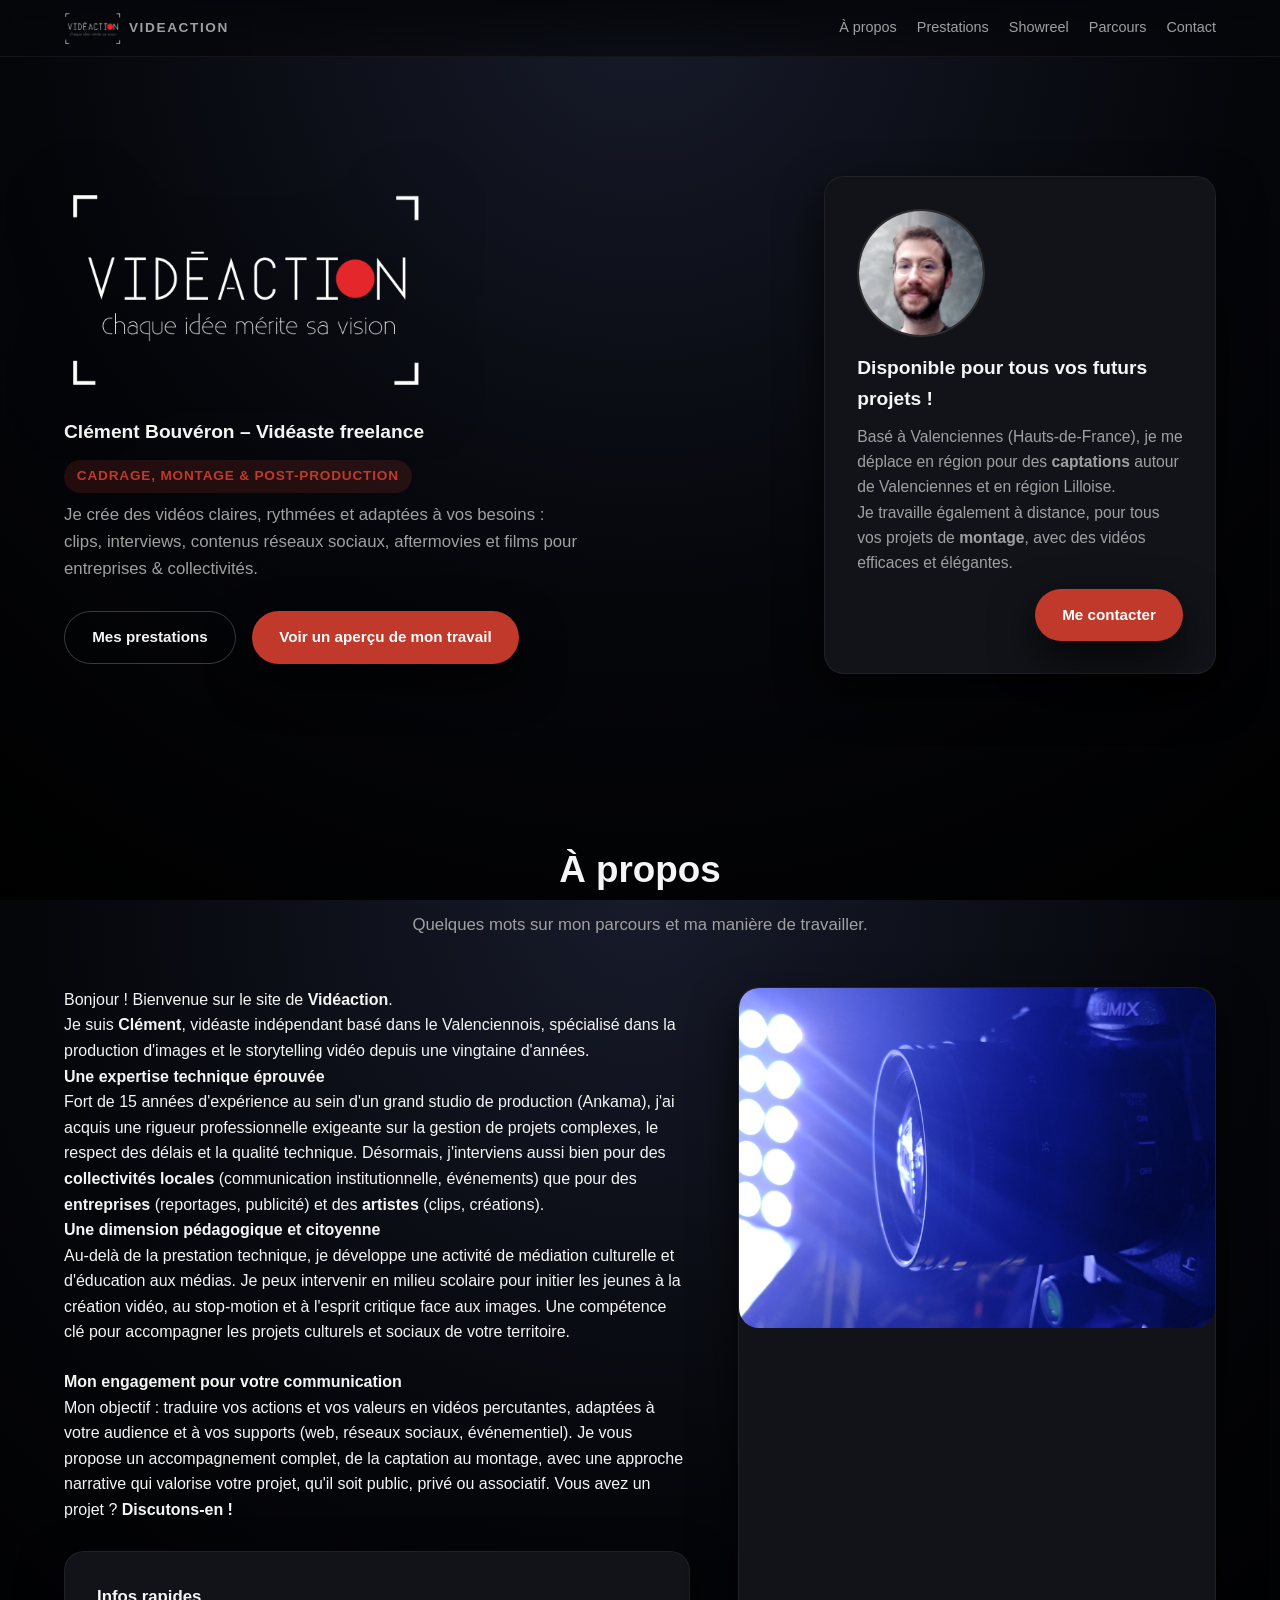
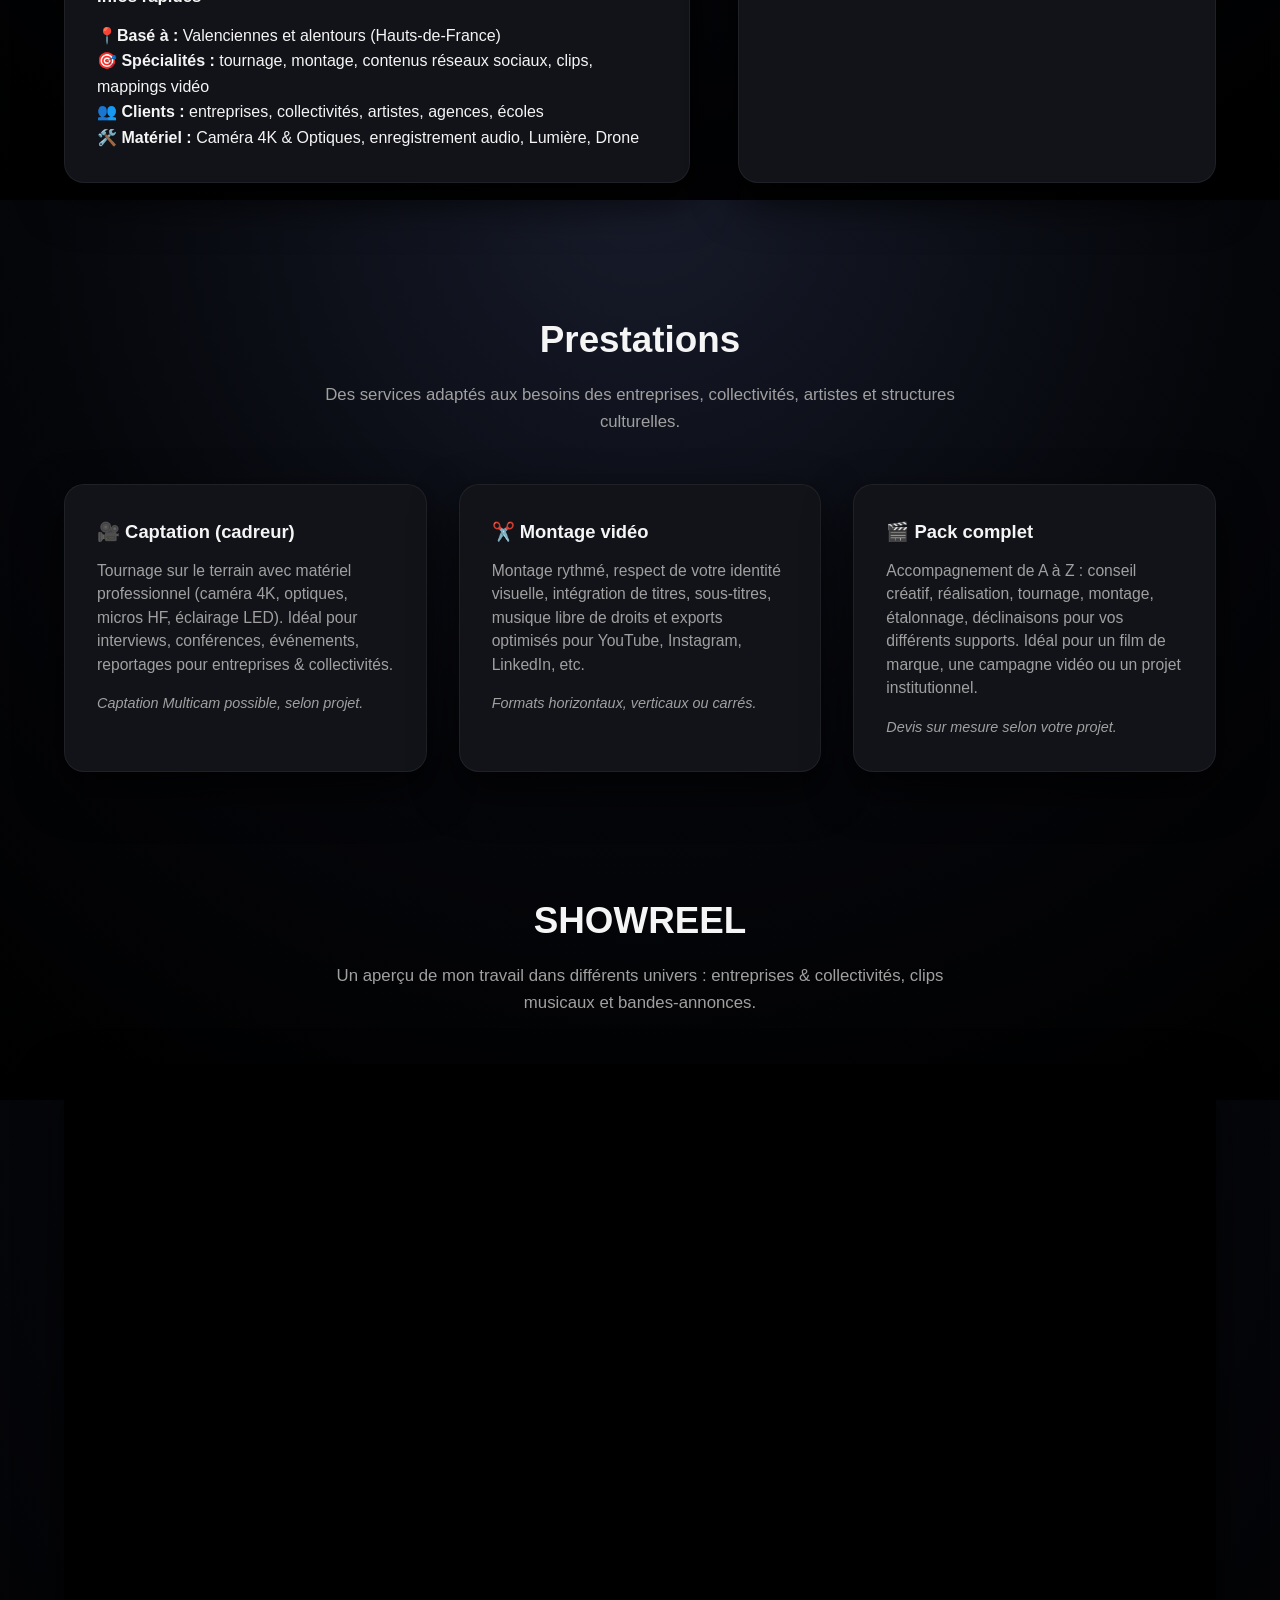
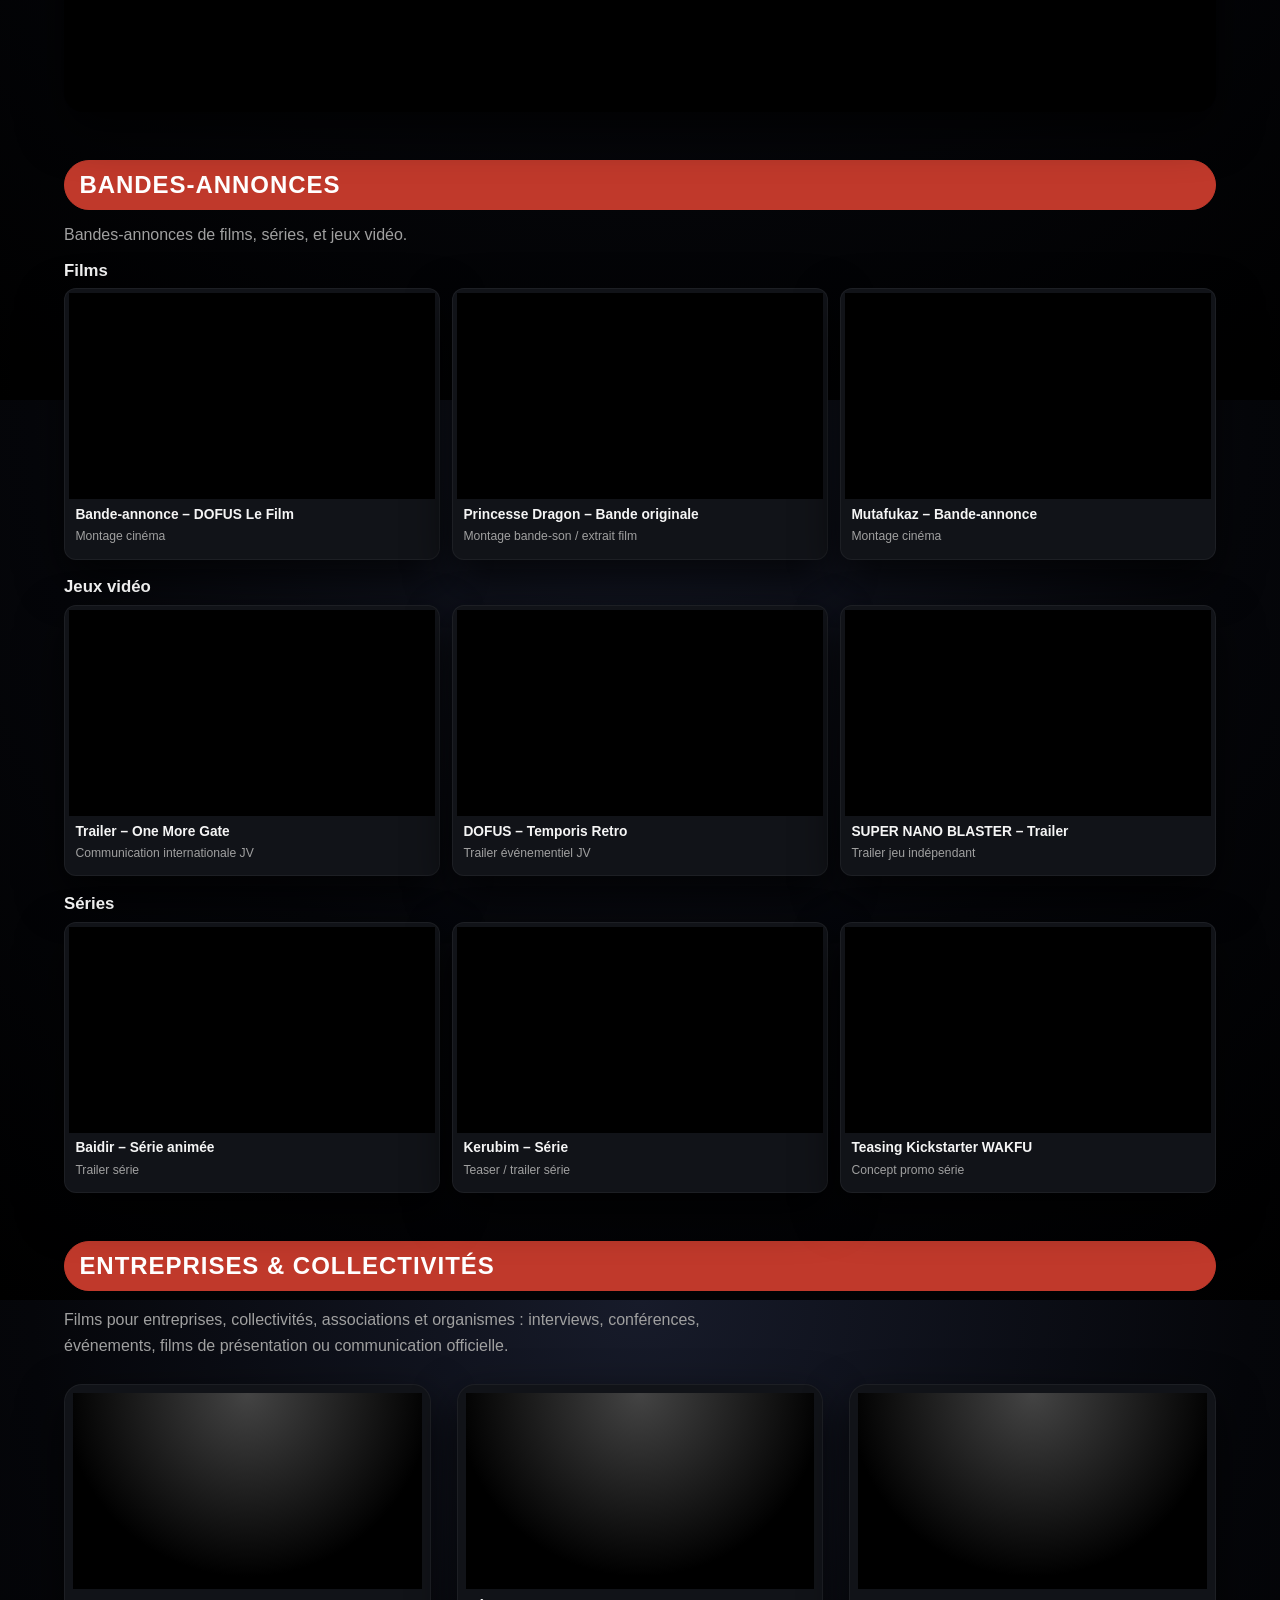
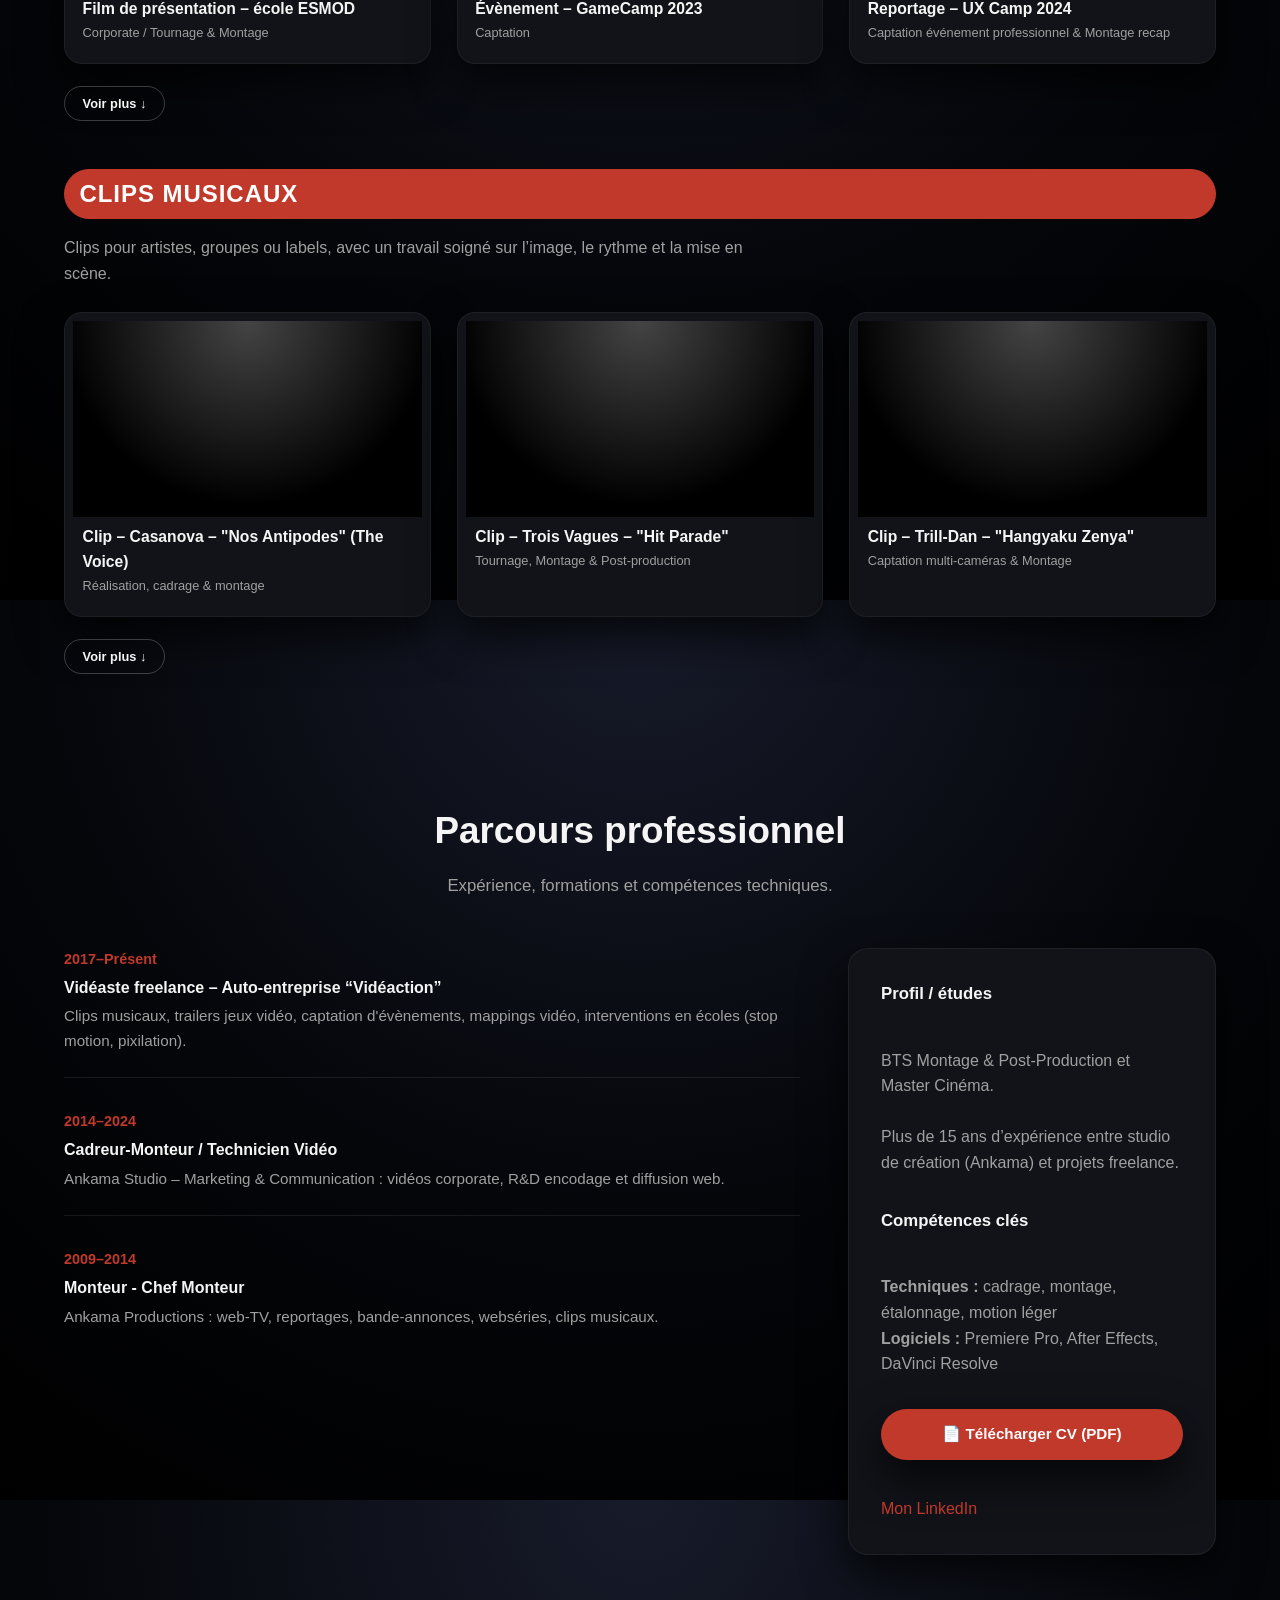
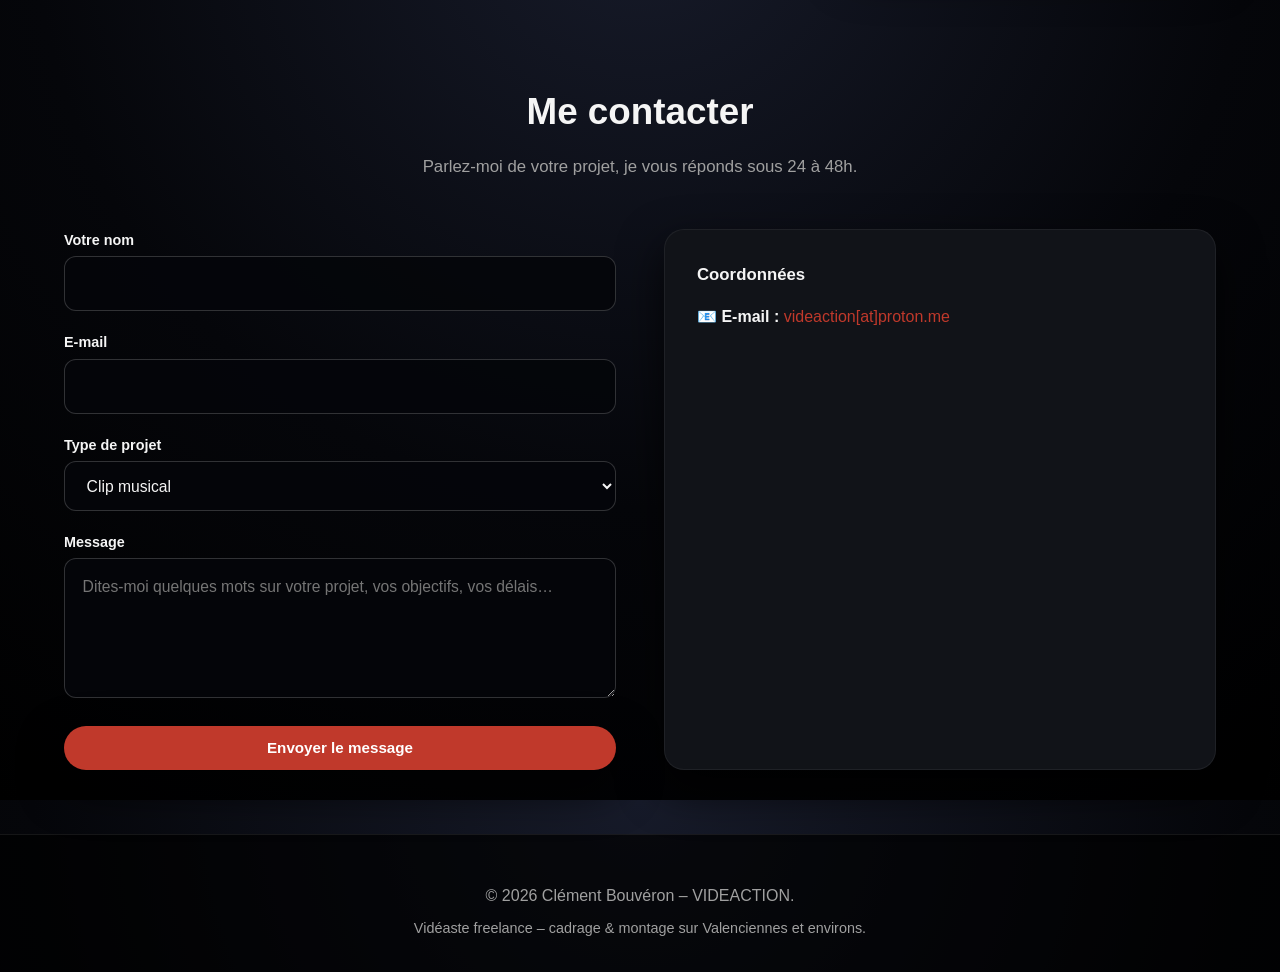
==== commit 8e48bfc2: "Update index.html Description - Myslf" ====
--- a/index.html
+++ b/index.html
@@ -111,18 +111,27 @@
         <div class="about-grid">
           <div>
             <p>Bonjour ! Bienvenue sur le site de <strong>Vidéaction</strong>.</p>
-            <p>
-              Vidéaction, c'est moi, <strong>Clément</strong>, vidéaste autoentrepreneur spécialisé en cadrage et montage depuis une vingtaine d'années.
-              J’ai travaillé 15 ans chez <strong>Ankama</strong> (Dofus, Wakfu,...), acteur majeur du divertissement français sur de multiples projets (jeux-vidéo, films et séries animées...) et ai lancé en parallèle mon autoentreprise en 2017, pour des missions annexes.
-            </p>
-            <p>
-              Recherchant toujours plus de variété dans mes projets, j'ai pu me diversifier avec la réalisation et montage de clips musicaux, trailers de jeux et de films, la captation de multiples évènements corporate, mais également développer une activité plus engagée, avec plusieurs interventions en milieu scolaire, pour initier les jeunes à l’image (pédagogie autour de la création, vigilance face à la manipulation audio-visuelle...) et aux techniques d’animation (films stop motion, pixilation...).
-            </p>
-            <p class="about-last-paragraph">
-              J’aime les images soignées, les montages rythmés et les histoires simples qui parlent directement au public.
-              <strong>Mon objectif</strong> : produire des vidéos professionnelles, adaptables à votre audience et à vos supports (web, réseaux sociaux, événementiel).
-            </p>
-
+
+<p>
+  Je suis <strong>Clément</strong>, vidéaste indépendant basé dans le Valenciennois, spécialisé dans la production d'images et le storytelling vidéo depuis une vingtaine d'années.
+</p>
+
+<p>
+  <strong>Une expertise technique éprouvée</strong><br>
+  Fort de 15 années d'expérience au sein d'un grand studio de production (Ankama), j'ai acquis une rigueur professionnelle exigeante sur la gestion de projets complexes, le respect des délais et la qualité technique. Désormais, j'interviens aussi bien pour des <strong>collectivités locales</strong> (communication institutionnelle, événements) que pour des <strong>entreprises</strong> (reportages, publicité) et des <strong>artistes</strong> (clips, créations).
+</p>
+
+<p>
+  <strong>Une dimension pédagogique et citoyenne</strong><br>
+  Au-delà de la prestation technique, je développe une activité de médiation culturelle et d'éducation aux médias. Je peux intervenir en milieu scolaire pour initier les jeunes à la création vidéo, au stop-motion et à l'esprit critique face aux images. Une compétence clé pour accompagner les projets culturels et sociaux de votre territoire.
+</p>
+
+<p style="margin-top:1.5rem;">
+  <strong>Mon engagement pour votre communication</strong><br>
+  Mon objectif : traduire vos actions et vos valeurs en vidéos percutantes, adaptées à votre audience et à vos supports (web, réseaux sociaux, événementiel). Je vous propose un accompagnement complet, de la captation au montage, avec une approche narrative qui valorise votre projet, qu'il soit public, privé ou associatif.
+
+Vous avez un projet ? <strong>Discutons-en !</strong>
+</p>
             <div class="card about-infos-card">
               <p class="about-infos-title">Infos rapides</p>
               <p><strong>📍Basé à :</strong> Valenciennes et alentours (Hauts-de-France)</p>
--- a/styles.css
+++ b/styles.css
@@ -0,0 +1,878 @@
+:root {
+  --bg: #05060a;
+  --text: #f5f5f5;
+  --accent: #c0392b;
+  --muted: #a0a0a0;
+  --card: #111318;
+  --shadow: 0 18px 45px rgba(0,0,0,0.75);
+}
+
+* {
+  box-sizing: border-box;
+  margin: 0;
+  padding: 0;
+}
+
+html, body {
+  height: 100%;
+}
+
+body {
+  font-family: -apple-system, BlinkMacSystemFont, 'Segoe UI', Inter, sans-serif;
+  background: radial-gradient(circle at top, #171b2a 0, #05060a 55%, #000000 100%);
+  color: var(--text);
+  line-height: 1.6;
+  scroll-behavior: smooth;
+}
+
+a {
+  color: var(--accent);
+  text-decoration: none;
+}
+
+a:hover {
+  opacity: 0.9;
+}
+
+.container {
+  width: 100%;
+  max-width: 1200px;
+  margin: 0 auto;
+  padding: 0 1.5rem;
+}
+
+/* HEADER GLOBAL (logo + nav) */
+.site-header {
+  position: sticky;
+  top: 0;
+  z-index: 50;
+  backdrop-filter: blur(14px);
+  background: linear-gradient(to bottom, rgba(5,6,10,0.95), rgba(5,6,10,0.6));
+  border-bottom: 1px solid rgba(255,255,255,0.06);
+}
+
+.site-header-inner {
+  display: flex;
+  align-items: center;
+  justify-content: space-between;
+  padding: 0.75rem 1.5rem;
+  max-width: 1200px;
+  margin: 0 auto;
+}
+
+.logo-block {
+  display: flex;
+  align-items: center;
+  gap: 0.75rem;
+}
+
+.logo-link {
+  display: inline-flex;
+  align-items: center;
+  gap: 0.5rem;
+  color: inherit;
+}
+
+.logo-img {
+  height: 32px;
+  width: auto;
+  display: block;
+}
+
+.logo-text {
+  font-weight: 700;
+  letter-spacing: 0.12em;
+  font-size: 0.85rem;
+  text-transform: uppercase;
+  color: var(--muted);
+}
+
+.main-nav {
+  display: flex;
+  gap: 1.25rem;
+  font-size: 0.9rem;
+}
+
+.main-nav a {
+  color: var(--muted);
+  font-weight: 500;
+}
+
+.main-nav a:hover {
+  color: var(--text);
+}
+
+@media (max-width: 768px) {
+  .main-nav {
+    display: none;
+  }
+  .site-header-inner {
+    padding-inline: 1rem;
+  }
+}
+
+/* HERO */
+header {
+  min-height: 80vh;
+  display: flex;
+  align-items: center;
+  justify-content: center;
+  padding: 3rem 0 2rem;
+}
+
+.hero {
+  display: grid;
+  grid-template-columns: minmax(0, 2fr) minmax(0, 1.1fr);
+  gap: 3rem;
+  align-items: center;
+}
+
+@media (max-width: 768px) {
+  .hero {
+    grid-template-columns: 1fr;
+    text-align: center;
+    gap: 2rem;
+  }
+}
+
+.hero-logo-large {
+  margin-bottom: 1.8rem;
+}
+
+.hero-logo-img {
+  max-width: 360px;
+  width: 100%;
+  height: auto;
+  display: block;
+  filter: drop-shadow(0 12px 35px rgba(0,0,0,0.8));
+}
+
+@media (max-width: 768px) {
+  .hero-logo-large {
+    display: flex;
+    justify-content: center;
+  }
+}
+
+.hero-name-tag-row {
+  display: flex;
+  align-items: center;
+  gap: 0.75rem;
+  margin-bottom: 0.4rem;
+  flex-wrap: wrap;
+}
+
+@media (max-width: 768px) {
+  .hero-name-tag-row {
+    justify-content: center;
+    text-align: center;
+  }
+}
+
+.hero-subtitle-name {
+  font-size: 1.2rem;
+  font-weight: 600;
+}
+
+.role-tag {
+  display: inline-flex;
+  align-items: center;
+  padding: 0.35rem 0.8rem;
+  font-size: 0.85rem;
+  border-radius: 999px;
+  background: rgba(192,57,43,0.16);
+  color: var(--accent);
+  text-transform: uppercase;
+  letter-spacing: 0.06em;
+  font-weight: 600;
+  margin-top: 0.35rem;
+}
+
+.hero-subtitle {
+  font-size: 1.05rem;
+  color: var(--muted);
+  margin-top: 0.6rem;
+  margin-bottom: 1.75rem;
+  max-width: 520px;
+}
+
+.hero-buttons {
+  display: flex;
+  flex-wrap: wrap;
+  gap: 1rem;
+  margin-top: 1rem;
+}
+
+@media (max-width: 768px) {
+  .hero-subtitle {
+    margin-left: auto;
+    margin-right: auto;
+  }
+  .hero-buttons {
+    justify-content: center;
+  }
+}
+
+.btn {
+  display: inline-flex;
+  align-items: center;
+  justify-content: center;
+  padding: 0.85rem 1.7rem;
+  border-radius: 999px;
+  border: none;
+  cursor: pointer;
+  font-weight: 600;
+  font-size: 0.95rem;
+  text-decoration: none;
+  transition: all 0.2s ease;
+  white-space: nowrap;
+}
+
+.btn-primary {
+  background: var(--accent);
+  color: #ffffff;
+  box-shadow: var(--shadow);
+}
+
+.btn-primary:hover {
+  transform: translateY(-1px);
+  box-shadow: 0 22px 55px rgba(0,0,0,0.9);
+}
+
+.btn-secondary {
+  background: transparent;
+  color: var(--text);
+  border: 1px solid rgba(255,255,255,0.22);
+}
+
+.btn-secondary:hover {
+  background: rgba(255,255,255,0.04);
+}
+
+/* Focus clavier pour accessibilité */
+a:focus-visible,
+button:focus-visible,
+.btn:focus-visible {
+  outline: 2px solid var(--accent);
+  outline-offset: 3px;
+}
+
+/* SECTIONS */
+section {
+  padding: 4rem 0;
+}
+
+#showreel {
+  padding-top: 3.5rem;
+  padding-bottom: 4rem;
+}
+
+.section-title {
+  font-size: clamp(1.5rem, 4vw, 2.3rem);
+  margin-bottom: 0.75rem;
+  text-align: center;
+}
+
+.section-subtitle {
+  color: var(--muted);
+  margin-bottom: 3rem;
+  text-align: center;
+  font-size: 1.05rem;
+  max-width: 640px;
+  margin-left: auto;
+  margin-right: auto;
+}
+
+/* Cards génériques */
+.card {
+  background: var(--card);
+  border-radius: 20px;
+  padding: 2rem;
+  box-shadow: var(--shadow);
+  border: 1px solid rgba(255,255,255,0.06);
+}
+
+/* ABOUT */
+.about-grid {
+  display: grid;
+  gap: 3rem;
+}
+
+@media (min-width: 900px) {
+  .about-grid {
+    grid-template-columns: 1.7fr 1.3fr;
+  }
+}
+
+.about-photo-card {
+  padding: 0;
+  overflow: hidden;
+}
+
+.about-photo-wrapper {
+  width: 100%;
+  height: 100%;
+  max-height: 340px;
+  overflow: hidden;
+  border-radius: 20px;
+}
+
+.about-photo {
+  width: 100%;
+  height: 100%;
+  object-fit: cover;
+  object-position: center;
+  display: block;
+}
+
+.profile-card {
+  display: flex;
+  flex-direction: column;
+  gap: 1rem;
+  align-items: flex-start;
+}
+
+.profile-photo-wrapper {
+  width: 128px;
+  height: 128px;
+  border-radius: 999px;
+  overflow: hidden;
+  border: 2px solid rgba(255,255,255,0.18);
+  display: flex;
+  align-items: center;
+  justify-content: center;
+  background: #000;
+}
+
+.profile-photo {
+  width: 100%;
+  height: 100%;
+  object-fit: cover;
+  object-position: center 0%;
+  display: block;
+}
+
+.profile-text-and-cta {
+  display: flex;
+  flex-direction: column;
+  gap: 0.9rem;
+  width: 100%;
+}
+
+.profile-cta-btn {
+  align-self: flex-end;
+}
+
+.profile-title {
+  margin-bottom: 0.6rem;
+  font-size: 1.2rem;
+}
+
+.profile-intro {
+  color: var(--muted);
+  font-size: 0.98rem;
+}
+
+.about-last-paragraph {
+  margin-top: 1.5rem;
+}
+
+.about-infos-card {
+  margin-top: 1.75rem;
+}
+
+.about-infos-title {
+  font-weight: 700;
+  margin-bottom: 0.75rem;
+  font-size: 1.05rem;
+}
+
+@media (max-width: 768px) {
+  .profile-card {
+    align-items: center;
+    text-align: center;
+  }
+  .profile-text-and-cta {
+    align-items: center;
+    text-align: center;
+  }
+  .profile-cta-btn {
+    align-self: center;
+  }
+}
+
+/* SHOWREEL / VIDEOS */
+.video-wrapper {
+  position: relative;
+  padding-bottom: 56.25%;
+  height: 0;
+  overflow: hidden;
+  border-radius: 20px;
+  box-shadow: var(--shadow);
+  margin-bottom: 3rem;
+  background: #000;
+}
+
+.video-wrapper iframe {
+  position: absolute;
+  top: 0;
+  left: 0;
+  width: 100%;
+  height: 100%;
+  border: 0;
+}
+
+.projects-grid {
+  display: grid;
+  grid-template-columns: repeat(auto-fit, minmax(260px, 1fr));
+  gap: 1.6rem;
+  margin-top: 1.6rem;
+}
+
+.project-card {
+  background: var(--card);
+  border-radius: 18px;
+  overflow: hidden;
+  box-shadow: var(--shadow);
+  transition: transform 0.3s ease, box-shadow 0.3s ease, border-color 0.2s ease;
+  border: 1px solid rgba(255,255,255,0.05);
+  padding: 0.5rem 0.5rem 0.7rem;
+}
+
+.project-card:hover {
+  transform: translateY(-4px);
+  box-shadow: 0 18px 45px rgba(0,0,0,0.9);
+  border-color: rgba(192,57,43,0.45);
+}
+
+.project-thumb {
+  background: radial-gradient(circle at top, #444 0, #000 70%);
+  aspect-ratio: 16 / 9;
+  position: relative;
+}
+
+.project-thumb iframe {
+  width: 100%;
+  height: 100%;
+  border: 0;
+  display: block;
+}
+
+.project-body {
+  padding: 0.45rem 0.6rem 0.5rem;
+}
+
+.project-title {
+  font-weight: 700;
+  margin-bottom: 0.12rem;
+  font-size: 0.98rem;
+}
+
+.project-type {
+  font-size: 0.8rem;
+  color: var(--muted);
+}
+
+/* Variantes Bandes-annonces */
+.projects-grid.ba-grid {
+  grid-template-columns: repeat(auto-fit, minmax(220px, 1fr));
+  gap: 0.75rem;
+  margin-top: 0.25rem;
+}
+
+.project-card.ba-card {
+  border-radius: 12px;
+  padding: 0.25rem 0.25rem 0.4rem;
+}
+
+.project-card.ba-card .project-thumb {
+  aspect-ratio: 16 / 9;
+  background: #000;
+}
+
+.project-card.ba-card .project-body {
+  padding: 0.3rem 0.4rem 0.35rem;
+}
+
+.project-card.ba-card .project-title {
+  font-size: 0.86rem;
+  margin-bottom: 0.08rem;
+}
+
+.project-card.ba-card .project-type {
+  font-size: 0.76rem;
+}
+
+.ba-subtitle {
+  color: var(--muted);
+  margin-bottom: 0.5rem;
+  max-width: 700px;
+}
+
+.ba-subheading {
+  font-size: 1.05rem;
+  margin-top: 0.6rem;
+  margin-bottom: 0.2rem;
+}
+
+.ba-subheading--spaced {
+  margin-top: 0.9rem;
+}
+
+/* Barres rouges pour titres de sous-sections */
+.showreel-subsection-title {
+  display: block;
+  padding: 0.3rem 0.9rem;
+  border: 1px solid var(--accent);
+  border-radius: 999px;
+  text-transform: uppercase;
+  letter-spacing: 0.04em;
+  background: var(--accent);
+  color: #ffffff;
+  font-size: 1.5rem;
+  margin-bottom: 0.75rem;
+}
+
+.showreel-subsection-title--spaced {
+  margin-top: 3rem;
+  margin-bottom: 1rem;
+}
+
+.showreel-subsection-text {
+  color: var(--muted);
+  margin-bottom: 1.1rem;
+  max-width: 700px;
+}
+
+/* SERVICES */
+.services-grid {
+  display: grid;
+  grid-template-columns: repeat(auto-fit, minmax(280px, 1fr));
+  gap: 2rem;
+}
+
+.service-title {
+  font-weight: 700;
+  margin-bottom: 0.75rem;
+  font-size: 1.15rem;
+}
+
+.service-desc {
+  color: var(--muted);
+  margin-bottom: 1rem;
+  line-height: 1.5;
+  font-size: 0.98rem;
+}
+
+.service-meta {
+  font-size: 0.9rem;
+  color: var(--muted);
+  font-style: italic;
+}
+
+/* CV */
+.cv-grid {
+  display: grid;
+  gap: 3rem;
+}
+
+@media (min-width: 800px) {
+  .cv-grid {
+    grid-template-columns: 2fr 1fr;
+  }
+}
+
+.cv-list {
+  list-style: none;
+}
+
+.cv-item {
+  margin-bottom: 2rem;
+  padding-bottom: 1.5rem;
+  border-bottom: 1px solid rgba(255,255,255,0.08);
+}
+
+.cv-item:last-child {
+  border-bottom: none;
+}
+
+.cv-year {
+  font-size: 0.9rem;
+  color: var(--accent);
+  font-weight: 600;
+  margin-bottom: 0.25rem;
+}
+
+.cv-role {
+  font-weight: 700;
+  margin-bottom: 0.25rem;
+}
+
+.cv-place {
+  font-size: 0.95rem;
+  color: var(--muted);
+}
+
+.cv-card-side {
+  display: flex;
+  flex-direction: column;
+  gap: 1.5rem;
+}
+
+.cv-block-title {
+  font-weight: 700;
+  margin-bottom: 1rem;
+  font-size: 1.05rem;
+}
+
+.cv-block-text {
+  color: var(--muted);
+  margin-bottom: 0.5rem;
+}
+
+.cv-linkedin {
+  margin-top: 0.75rem;
+}
+
+/* CONTACT */
+.contact-grid {
+  display: grid;
+  gap: 3rem;
+}
+
+@media (min-width: 800px) {
+  .contact-grid {
+    grid-template-columns: 1fr 1fr;
+  }
+}
+
+form {
+  display: grid;
+  gap: 1.25rem;
+}
+
+label {
+  font-weight: 600;
+  margin-bottom: 0.25rem;
+  display: block;
+  font-size: 0.9rem;
+}
+
+input, textarea, select {
+  width: 100%;
+  padding: 0.9rem 1.1rem;
+  border-radius: 12px;
+  border: 1px solid rgba(255,255,255,0.18);
+  font: inherit;
+  font-size: 0.98rem;
+  background: rgba(5,6,10,0.9);
+  color: var(--text);
+  transition: border-color 0.2s ease, background-color 0.2s ease;
+}
+
+input:focus, textarea:focus, select:focus {
+  outline: none;
+  border-color: var(--accent);
+  background: rgba(10,12,18,1);
+}
+
+textarea {
+  min-height: 140px;
+  resize: vertical;
+}
+
+.honeypot {
+  display: none;
+}
+
+.contact-card-side .contact-title {
+  font-weight: 700;
+  margin-bottom: 1rem;
+  font-size: 1.05rem;
+}
+
+/* FOOTER */
+footer {
+  padding: 3rem 0 2rem;
+  text-align: center;
+  color: var(--muted);
+  border-top: 1px solid rgba(255,255,255,0.08);
+  background: rgba(0,0,0,0.7);
+}
+
+.footer-subtitle {
+  margin-top: 0.5rem;
+  font-size: 0.9rem;
+}
+
+/* BOUTONS RETOUR EN HAUT */
+.back-to-top,
+.back-to-top-top {
+  position: fixed;
+  width: 44px;
+  height: 44px;
+  border-radius: 999px;
+  border: none;
+  background: rgba(0,0,0,0.75);
+  color: #fff;
+  display: flex;
+  align-items: center;
+  justify-content: center;
+  cursor: pointer;
+  box-shadow: 0 14px 35px rgba(0,0,0,0.9);
+  opacity: 0;
+  visibility: hidden;
+  transition: opacity 0.2s ease, visibility 0.2s ease, transform 0.2s ease;
+  z-index: 60;
+}
+
+.back-to-top {
+  bottom: 20px;
+  right: 20px;
+}
+
+.back-to-top-top {
+  top: 60px;
+  left: 50%;
+  transform: translateX(-50%);
+}
+
+.back-to-top:hover {
+  transform: translateY(-2px);
+  background: rgba(0,0,0,0.9);
+}
+
+.back-to-top-top:hover {
+  transform: translateX(-50%) translateY(-2px);
+  background: rgba(0,0,0,0.9);
+}
+
+.back-to-top.show,
+.back-to-top-top.show {
+  opacity: 1;
+  visibility: visible;
+}
+
+.back-to-top span,
+.back-to-top-top span {
+  font-size: 1.3rem;
+  line-height: 1;
+}
+
+.back-to-top-tooltip,
+.back-to-top-top-tooltip {
+  position: absolute;
+  right: 50%;
+  transform: translateX(50%);
+  background: rgba(0,0,0,0.9);
+  color: #fff;
+  padding: 0.25rem 0.6rem;
+  border-radius: 999px;
+  font-size: 0.7rem;
+  white-space: nowrap;
+  opacity: 0;
+  pointer-events: none;
+  transition: opacity 0.2s ease;
+}
+
+.back-to-top-tooltip {
+  bottom: 52px;
+}
+
+.back-to-top-top-tooltip {
+  top: 52px;
+}
+
+.back-to-top:hover .back-to-top-tooltip,
+.back-to-top-top:hover .back-to-top-top-tooltip {
+  opacity: 1;
+}
+
+/* RESPONSIVE DIVERS */
+@media (max-width: 768px) {
+  .container {
+    padding: 0 1rem;
+  }
+  section {
+    padding: 3.5rem 0;
+  }
+  .projects-grid,
+  .services-grid {
+    grid-template-columns: 1fr;
+  }
+  .back-to-top {
+    bottom: 16px;
+    right: 16px;
+  }
+  .back-to-top-top {
+    top: 56px;
+  }
+}
+
+/* Placeholders Wistia */
+wistia-player[media-id='cf88q5fgww']:not(:defined),
+wistia-player[media-id='z2lm1s83tp']:not(:defined),
+wistia-player[media-id='94u3wxyxyd']:not(:defined),
+wistia-player[media-id='hxnfjv3lup']:not(:defined) {
+  background: center / contain no-repeat url('https://fast.wistia.com/embed/medias/cf88q5fgww/swatch');
+  display: block;
+  filter: blur(5px);
+  padding-top: 56.25%;
+}
+
+/* Show more / less */
+.hidden {
+  display: none;
+}
+
+.see-more-btn {
+  margin-top: 1.4rem;
+  padding: 0.55rem 1.1rem;
+  font-size: 0.8rem;
+  border-radius: 999px;
+}
+
+/* Thumbnails YouTube (toutes sections) */
+.project-thumb.yt-thumb {
+  cursor: pointer;
+  overflow: hidden;
+}
+
+.project-thumb .thumb-image {
+  width: 100%;
+  height: 100%;
+  background-size: cover;
+  background-position: center;
+}
+
+/* Overlay play commun (YouTube, Wistia, Vimeo) */
+.project-thumb.thumb-overlay {
+  position: relative;
+  cursor: pointer;
+}
+
+.project-thumb .thumb-play {
+  position: absolute;
+  inset: 0;
+  display: flex;
+  align-items: center;
+  justify-content: center;
+  font-size: 3rem;
+  color: #ffffff;
+  text-shadow: 0 0 12px rgba(0,0,0,0.75);
+  background: radial-gradient(circle at center, rgba(0,0,0,0.15), rgba(0,0,0,0.55));
+  opacity: 0;
+  transition: opacity 0.2s ease;
+  pointer-events: none;
+}
+
+.project-thumb.yt-thumb:hover .thumb-play,
+.project-thumb.thumb-overlay:hover .thumb-play,
+.project-thumb.vimeo-thumb:hover .thumb-play {
+  opacity: 1;
+}
+
+.project-thumb.vimeo-thumb {
+  cursor: pointer;
+  overflow: hidden;
+}
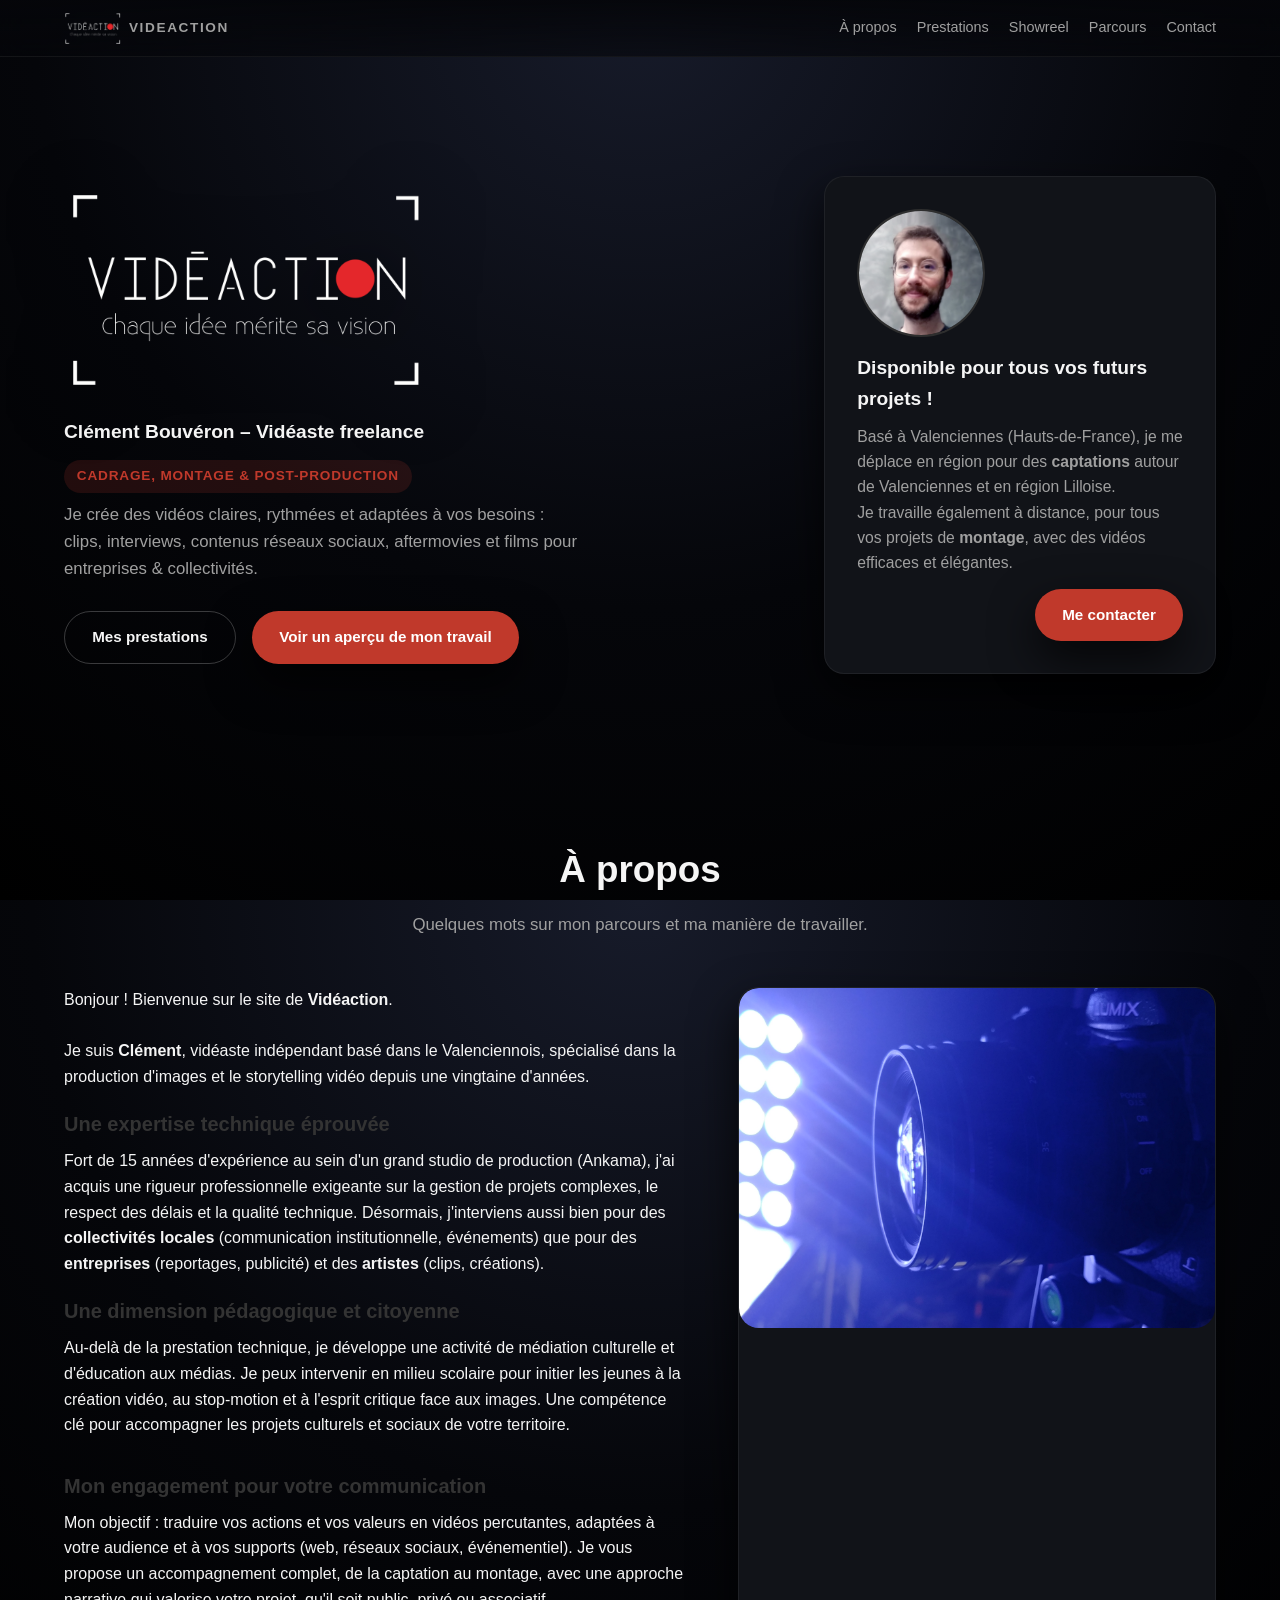
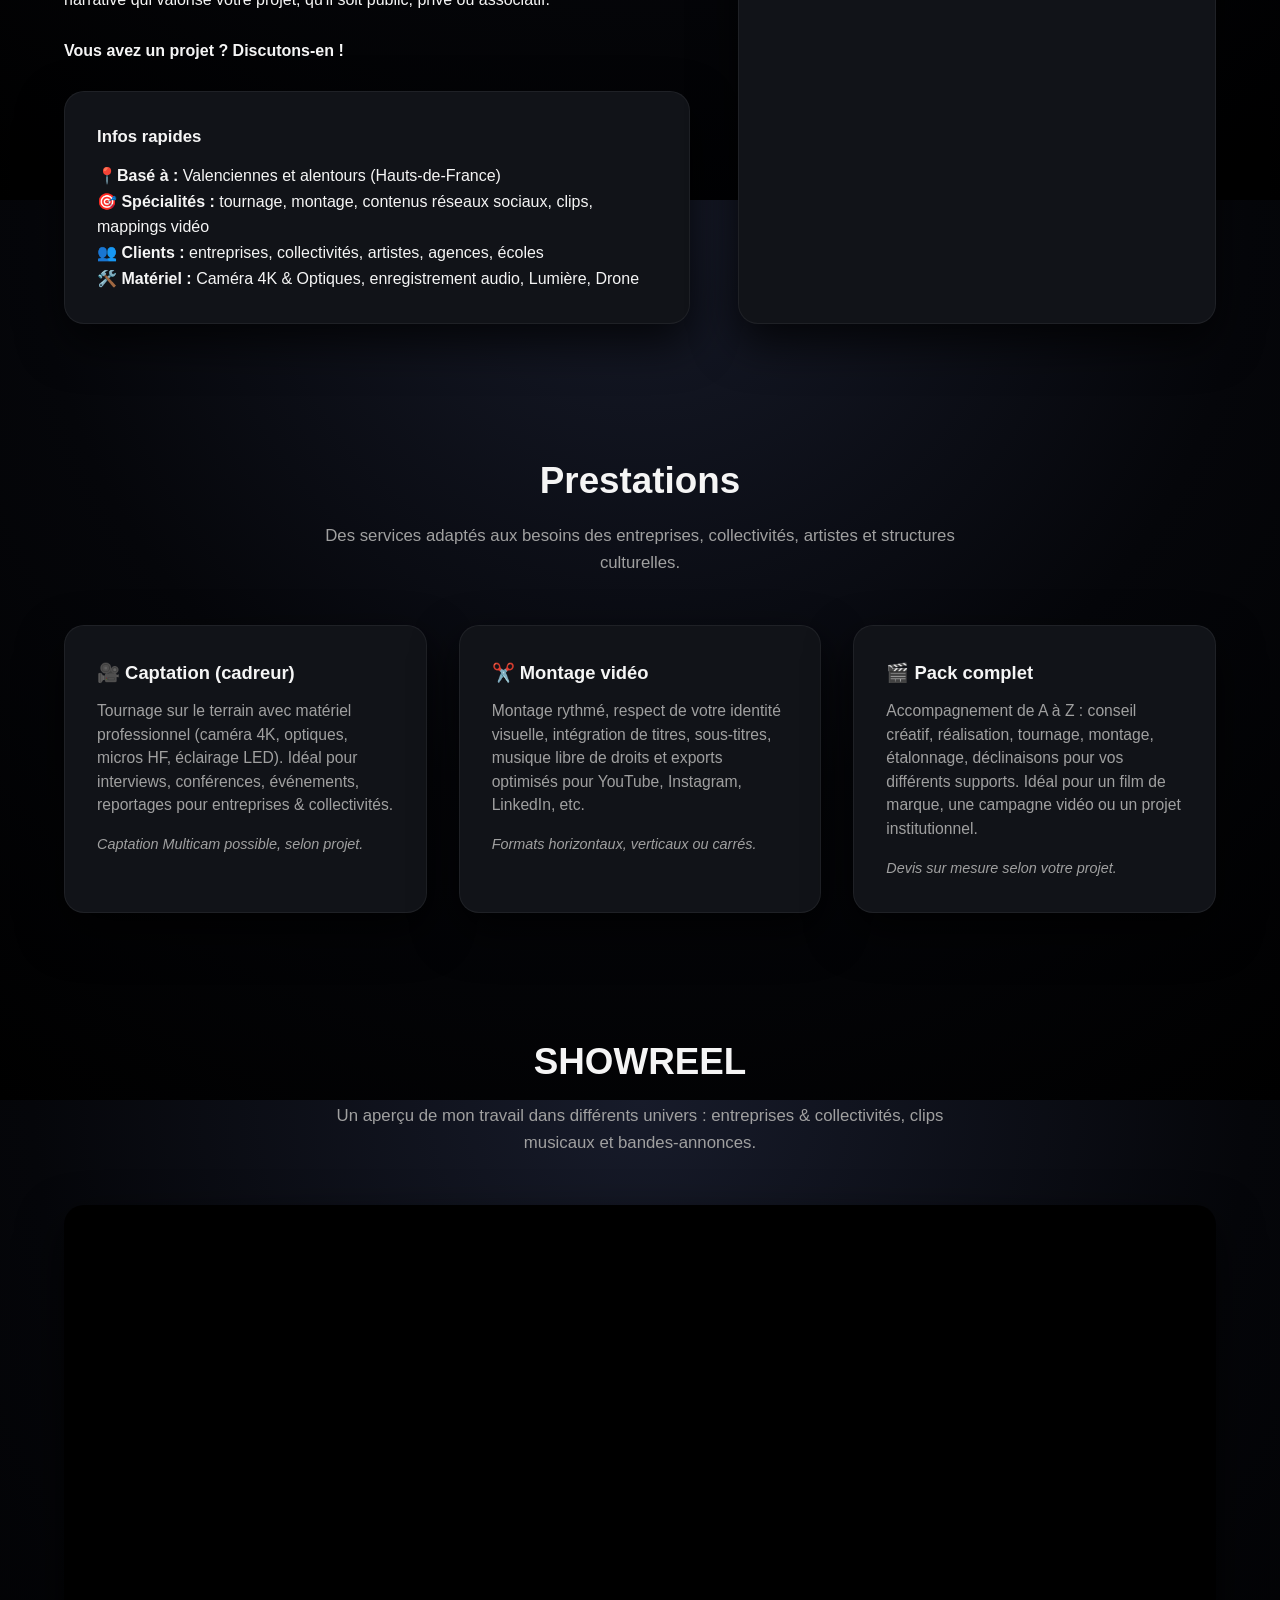
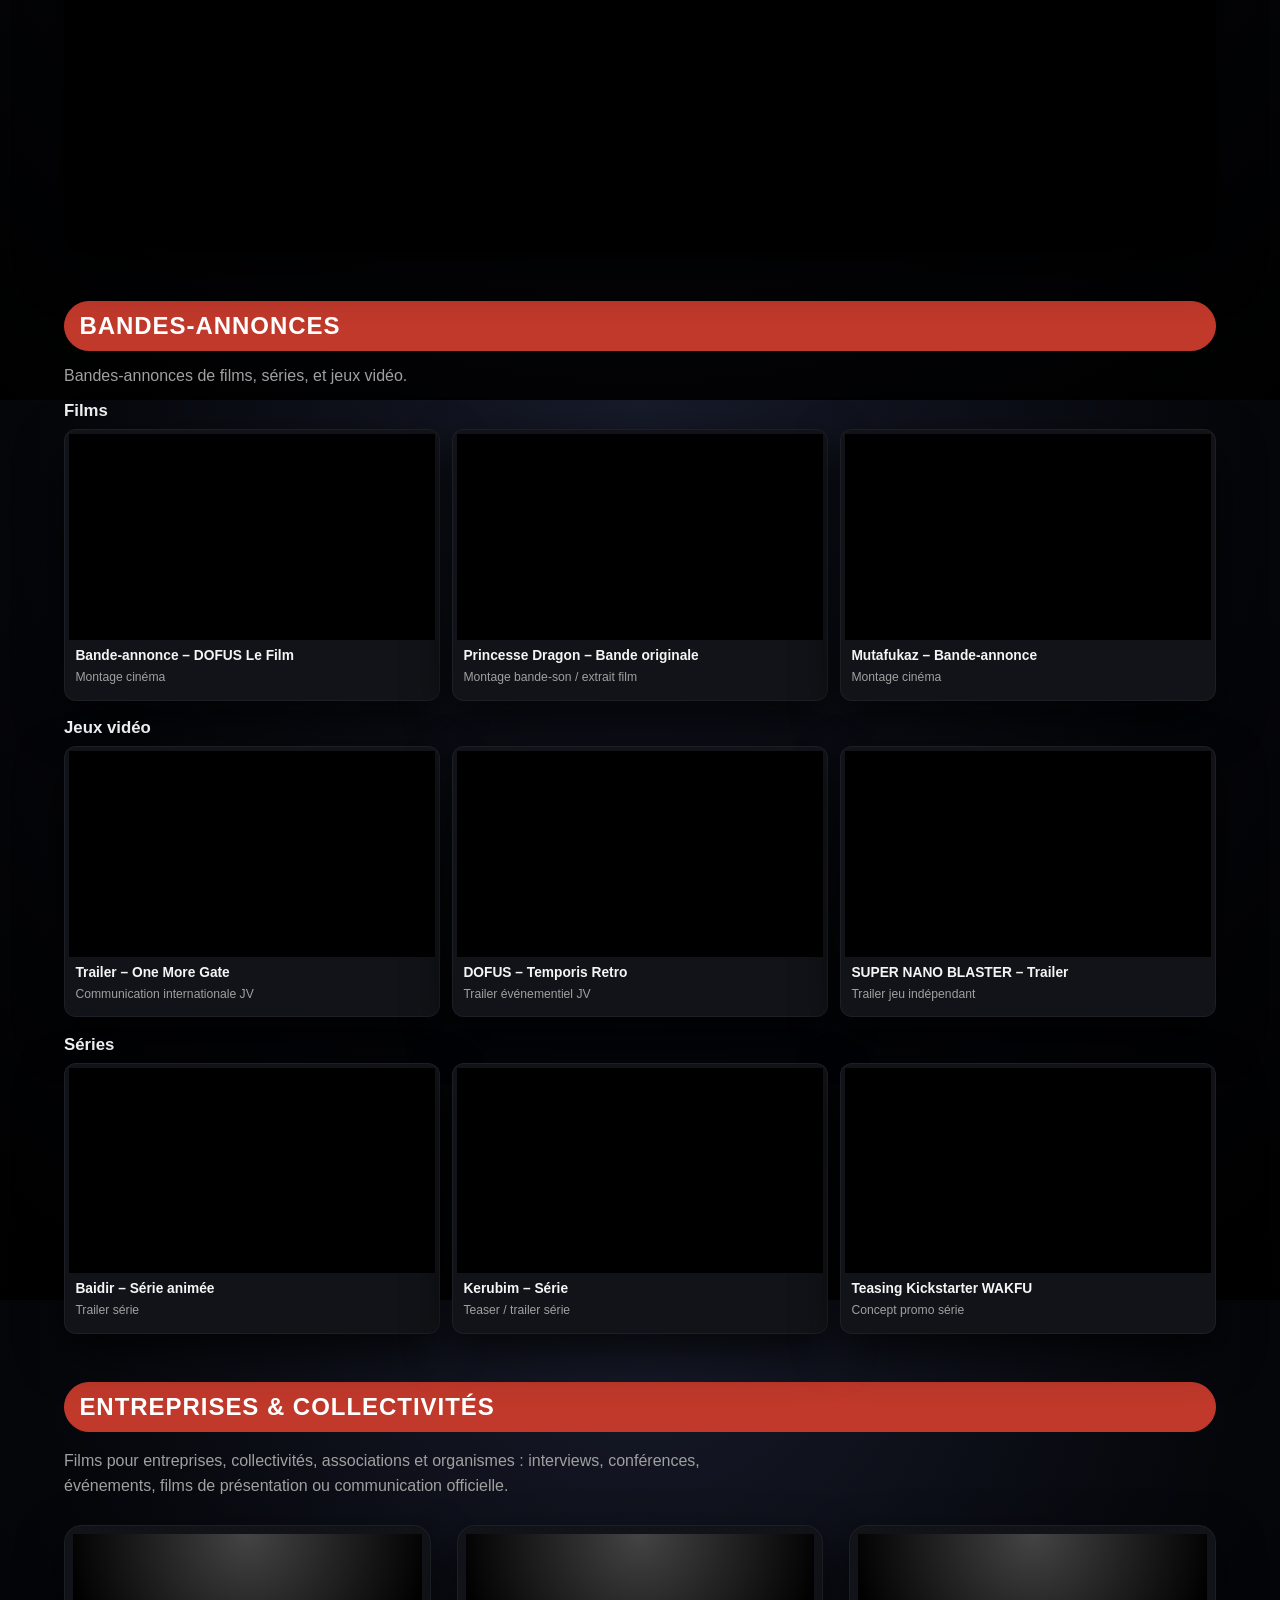
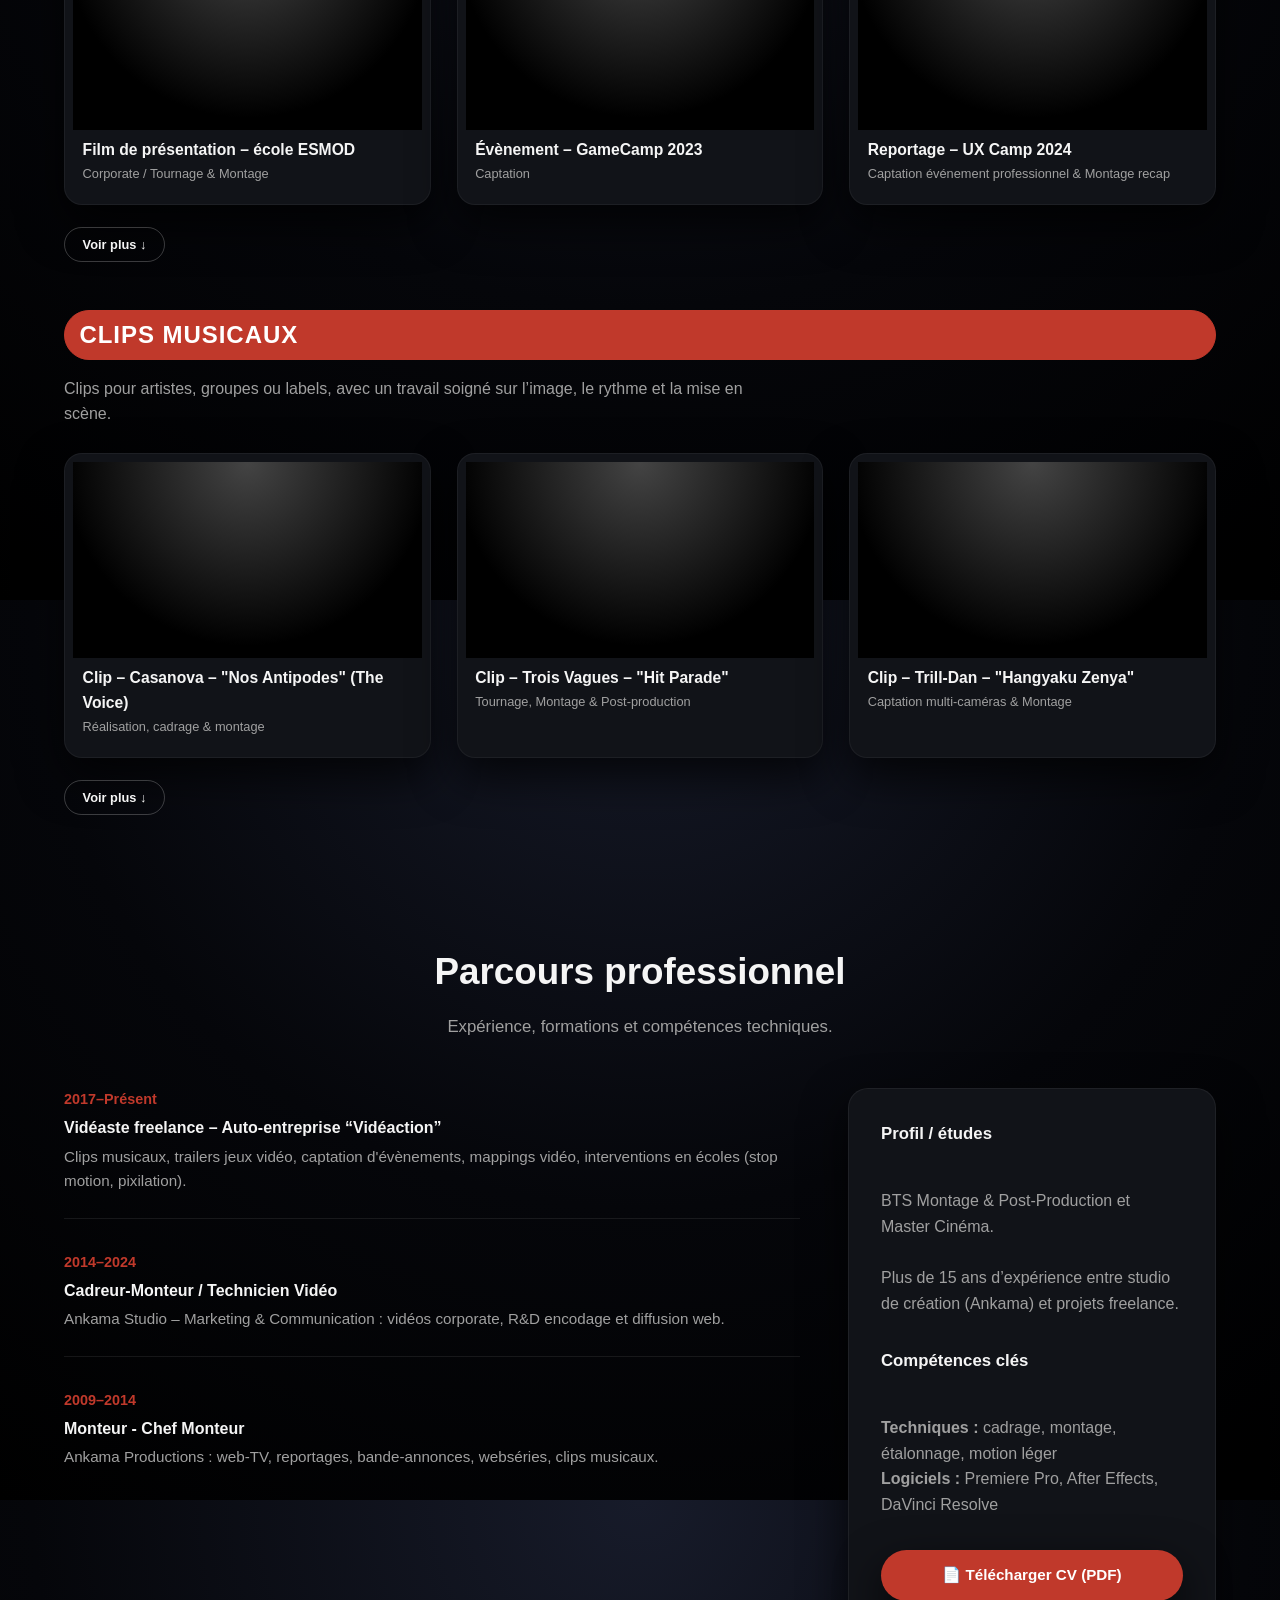
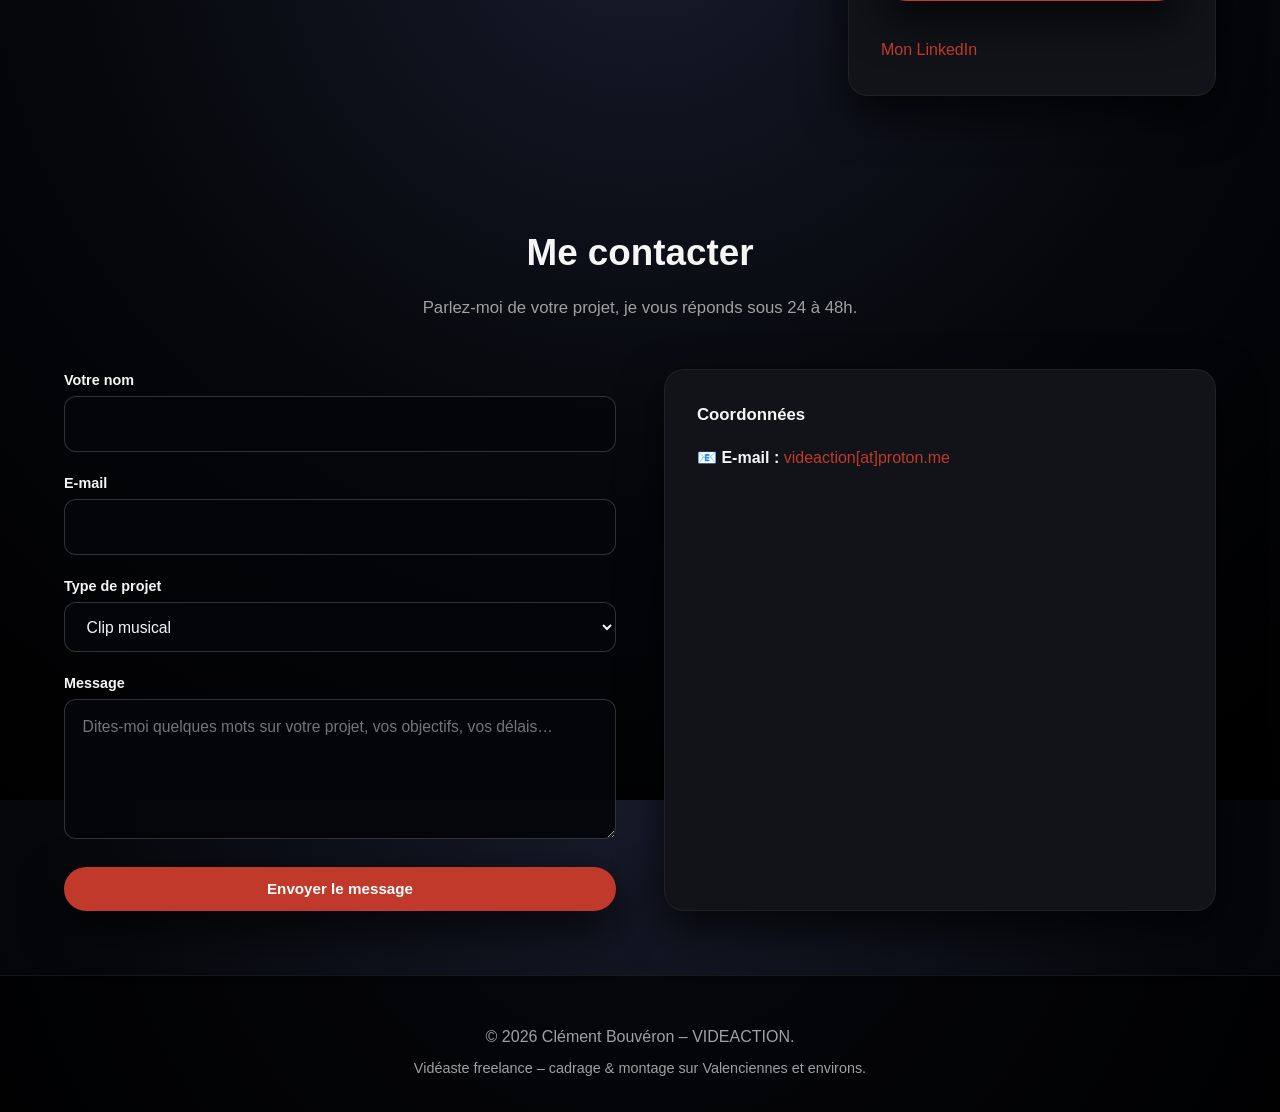
==== commit a8c9b456: "Update index.html sauts de ligne" ====
--- a/index.html
+++ b/index.html
@@ -110,27 +110,48 @@
         </p>
         <div class="about-grid">
           <div>
-            <p>Bonjour ! Bienvenue sur le site de <strong>Vidéaction</strong>.</p>
-
-<p>
-  Je suis <strong>Clément</strong>, vidéaste indépendant basé dans le Valenciennois, spécialisé dans la production d'images et le storytelling vidéo depuis une vingtaine d'années.
-</p>
-
-<p>
-  <strong>Une expertise technique éprouvée</strong><br>
-  Fort de 15 années d'expérience au sein d'un grand studio de production (Ankama), j'ai acquis une rigueur professionnelle exigeante sur la gestion de projets complexes, le respect des délais et la qualité technique. Désormais, j'interviens aussi bien pour des <strong>collectivités locales</strong> (communication institutionnelle, événements) que pour des <strong>entreprises</strong> (reportages, publicité) et des <strong>artistes</strong> (clips, créations).
-</p>
-
-<p>
-  <strong>Une dimension pédagogique et citoyenne</strong><br>
-  Au-delà de la prestation technique, je développe une activité de médiation culturelle et d'éducation aux médias. Je peux intervenir en milieu scolaire pour initier les jeunes à la création vidéo, au stop-motion et à l'esprit critique face aux images. Une compétence clé pour accompagner les projets culturels et sociaux de votre territoire.
-</p>
-
-<p style="margin-top:1.5rem;">
-  <strong>Mon engagement pour votre communication</strong><br>
-  Mon objectif : traduire vos actions et vos valeurs en vidéos percutantes, adaptées à votre audience et à vos supports (web, réseaux sociaux, événementiel). Je vous propose un accompagnement complet, de la captation au montage, avec une approche narrative qui valorise votre projet, qu'il soit public, privé ou associatif.
-
-Vous avez un projet ? <strong>Discutons-en !</strong>
+            <!-- Début du bloc de style pour la mise en forme -->
+<style>
+  .intro-section p {
+    margin-bottom: 1.2rem; /* Espace entre les paragraphes normaux */
+    line-height: 1.6; /* Meilleure lisibilité */
+  }
+  .intro-title {
+    display: block; /* Force le titre à aller à la ligne */
+    font-size: 1.25em; /* Titre plus gros que le texte normal */
+    font-weight: 700; /* Gras renforcé */
+    margin-bottom: 0.5rem; /* Espace entre le titre et le texte qui suit */
+    color: #333; /* Couleur légèrement plus foncée (optionnel) */
+  }
+  .intro-last {
+    margin-top: 2rem; /* Grand espace avant le dernier paragraphe */
+    font-weight: 500; /* Légèrement plus gras pour la conclusion */
+  }
+</style>
+<!-- Fin du bloc de style -->
+
+<div class="intro-section">
+  <p>
+    Bonjour ! Bienvenue sur le site de <strong>Vidéaction</strong>.<br><br>
+    Je suis <strong>Clément</strong>, vidéaste indépendant basé dans le Valenciennois, spécialisé dans la production d'images et le storytelling vidéo depuis une vingtaine d'années.
+  </p>
+
+  <p>
+    <span class="intro-title">Une expertise technique éprouvée</span>
+    Fort de 15 années d'expérience au sein d'un grand studio de production (Ankama), j'ai acquis une rigueur professionnelle exigeante sur la gestion de projets complexes, le respect des délais et la qualité technique. Désormais, j'interviens aussi bien pour des <strong>collectivités locales</strong> (communication institutionnelle, événements) que pour des <strong>entreprises</strong> (reportages, publicité) et des <strong>artistes</strong> (clips, créations).
+  </p>
+
+  <p>
+    <span class="intro-title">Une dimension pédagogique et citoyenne</span>
+    Au-delà de la prestation technique, je développe une activité de médiation culturelle et d'éducation aux médias. Je peux intervenir en milieu scolaire pour initier les jeunes à la création vidéo, au stop-motion et à l'esprit critique face aux images. Une compétence clé pour accompagner les projets culturels et sociaux de votre territoire.
+  </p>
+
+  <p class="intro-last">
+    <span class="intro-title">Mon engagement pour votre communication</span>
+    Mon objectif : traduire vos actions et vos valeurs en vidéos percutantes, adaptées à votre audience et à vos supports (web, réseaux sociaux, événementiel). Je vous propose un accompagnement complet, de la captation au montage, avec une approche narrative qui valorise votre projet, qu'il soit public, privé ou associatif.<br><br>
+    <strong>Vous avez un projet ? Discutons-en !</strong>
+  </p>
+</div>
 </p>
             <div class="card about-infos-card">
               <p class="about-infos-title">Infos rapides</p>
